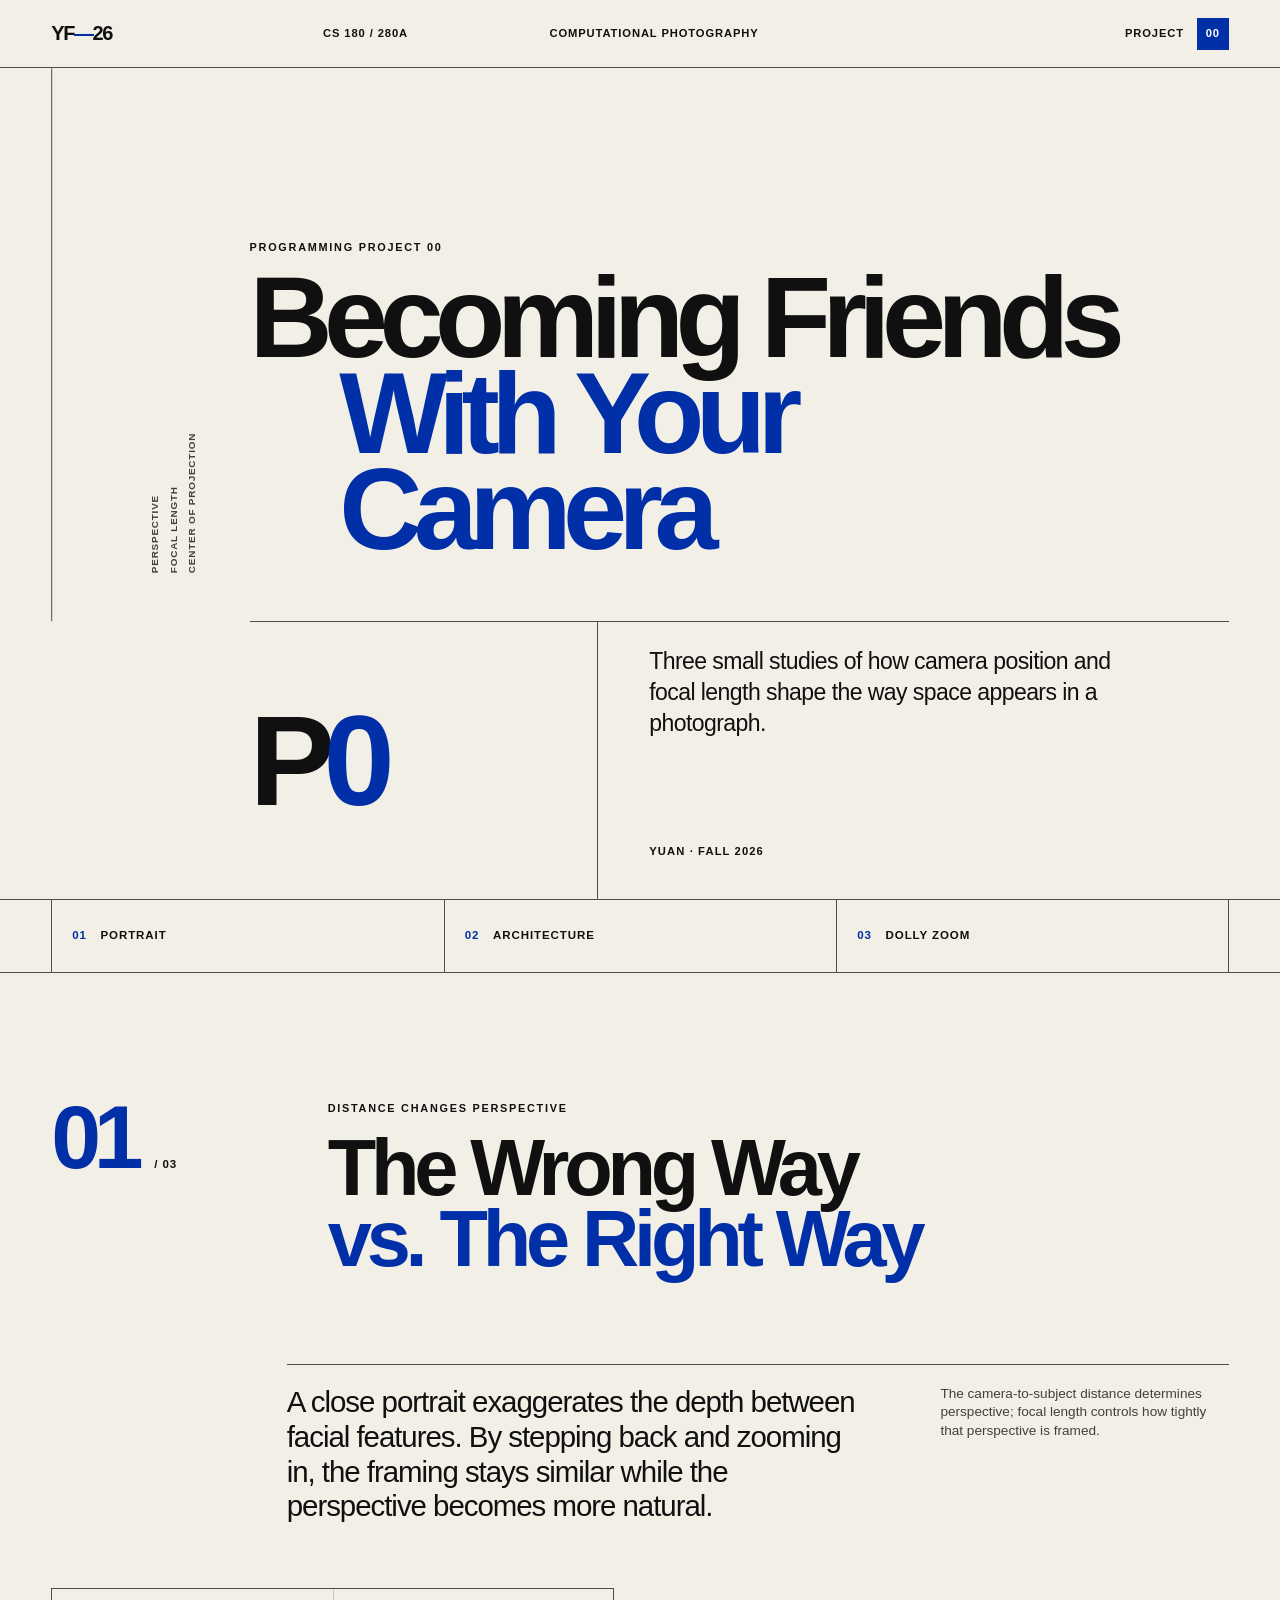
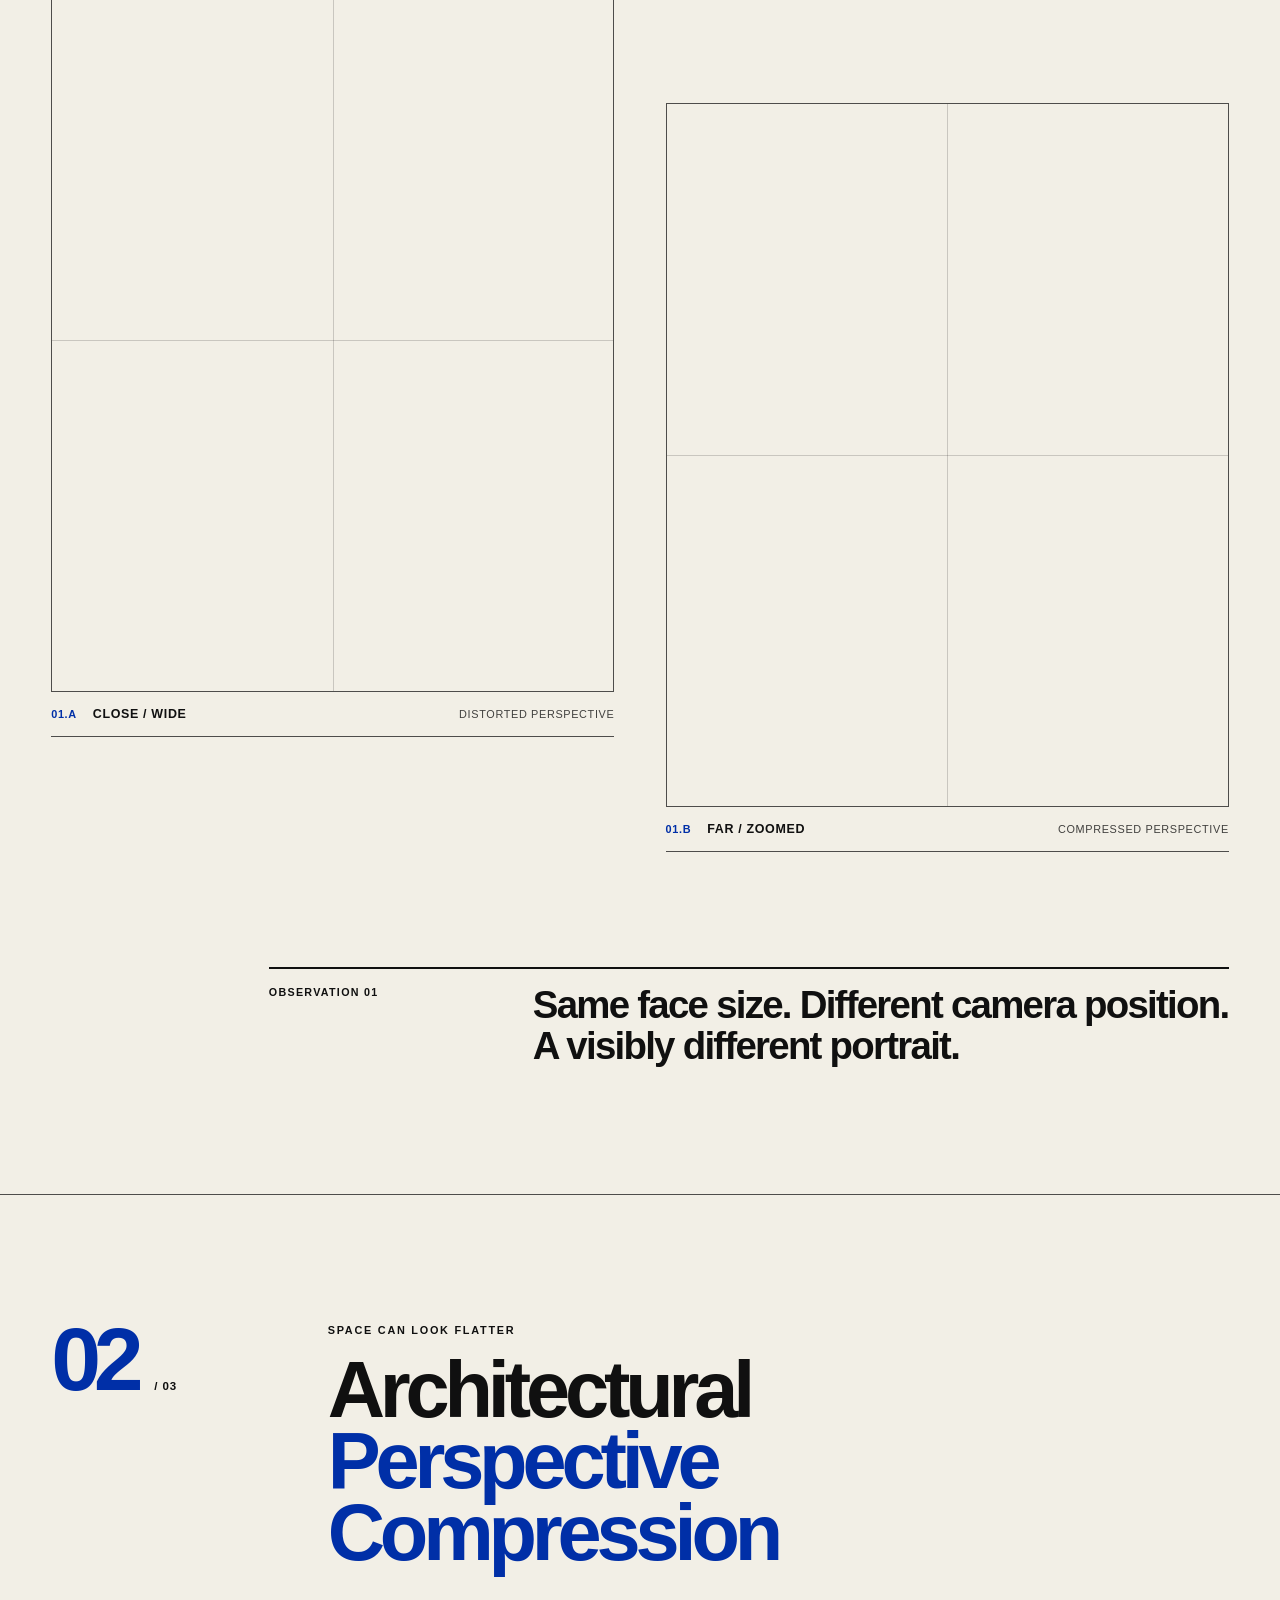
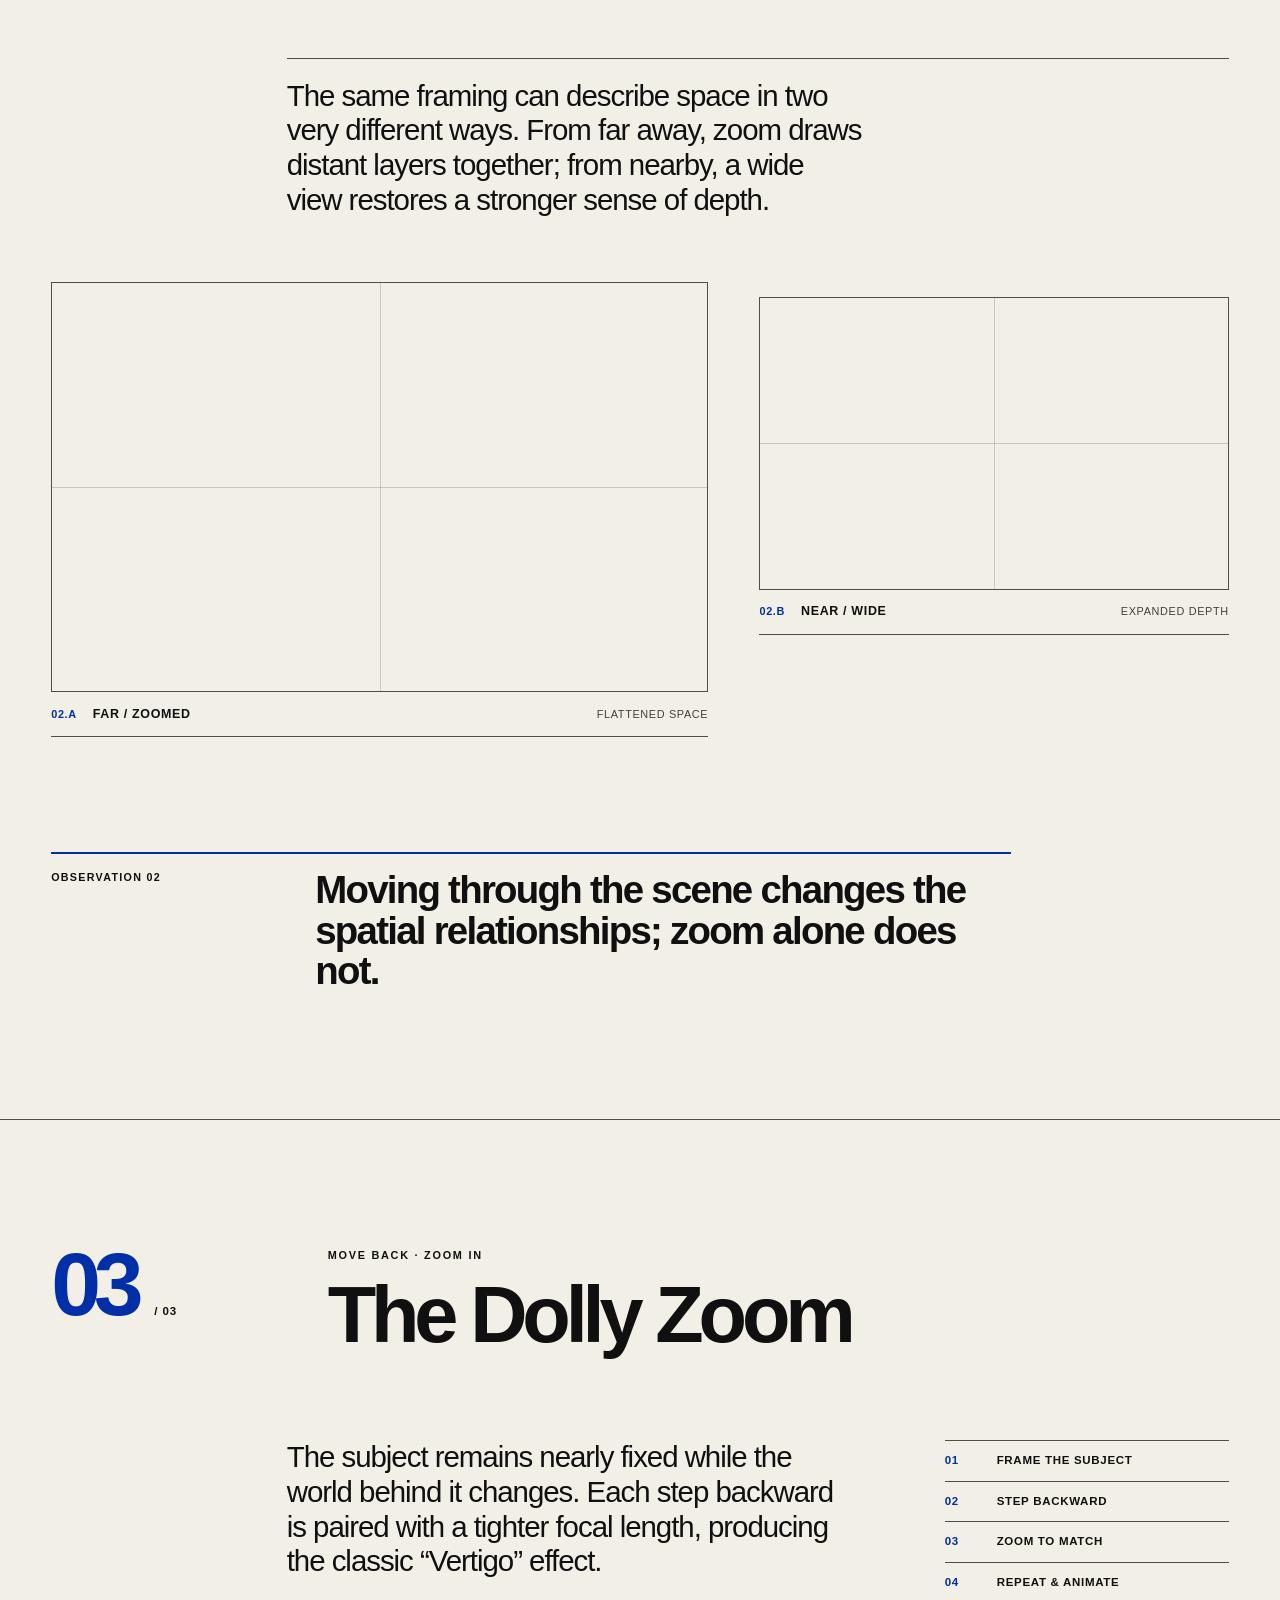
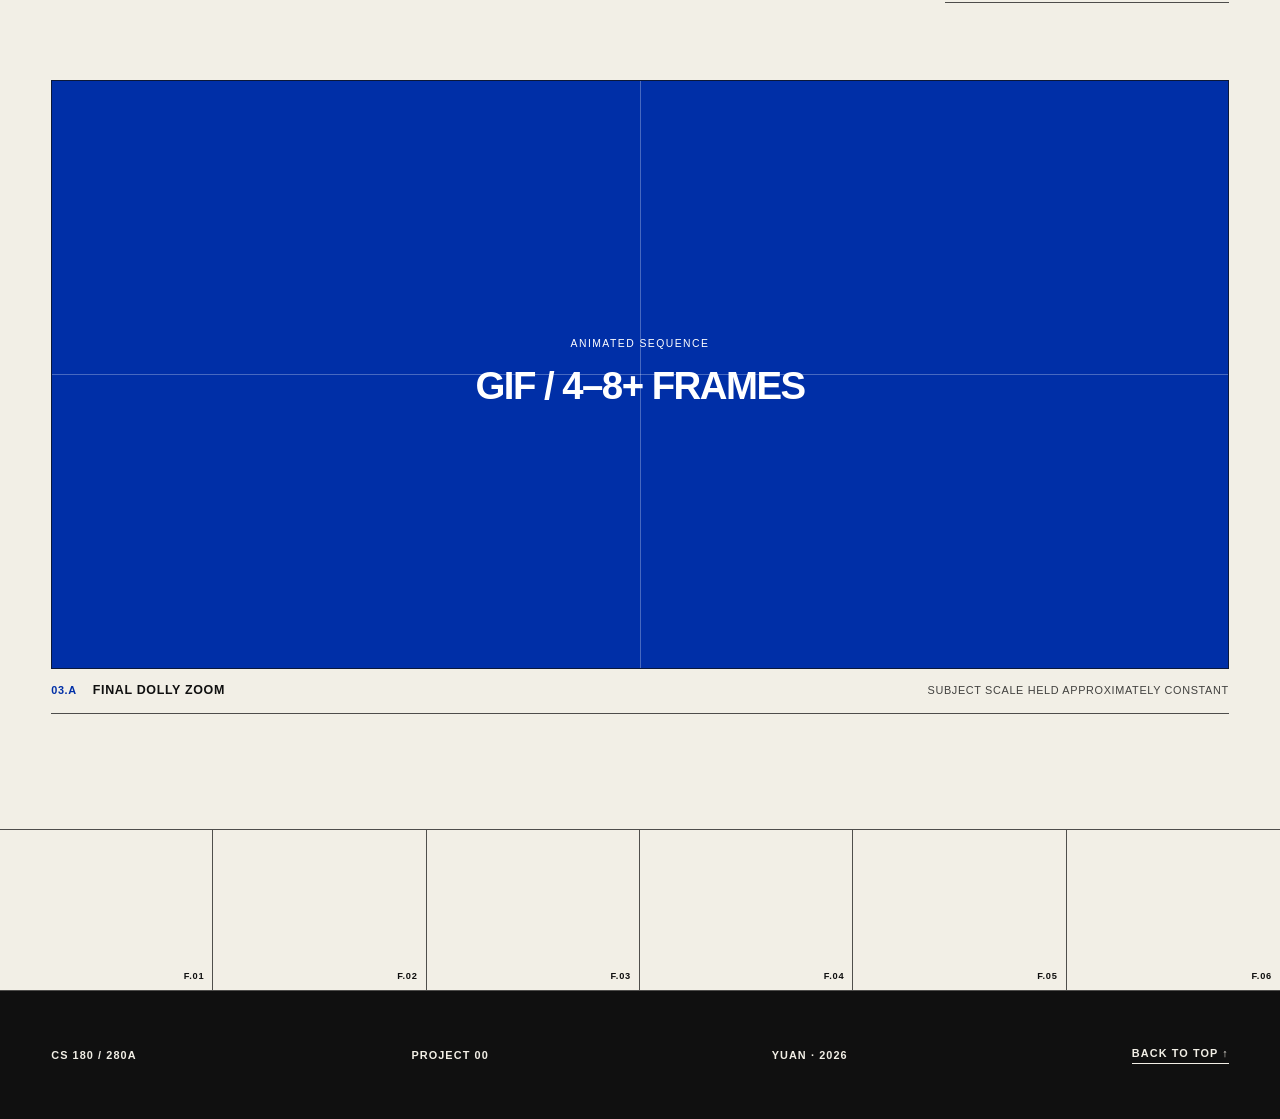
==== static/cs180/proj0/index.html @ b92b3791 "feat: add CS180 project 0 showcase" ====
<!doctype html>
<html lang="en">
  <head>
    <meta charset="utf-8">
    <meta name="viewport" content="width=device-width, initial-scale=1">
    <meta name="description" content="CS 180 Project 0 — Becoming Friends with Your Camera.">
    <meta name="theme-color" content="#f2efe6">
    <title>Project 0 — Becoming Friends with Your Camera</title>
    <link rel="stylesheet" href="./style.css">
  </head>

  <body>
    <a class="skip-link" href="#main-content">Skip to content</a>

    <header class="site-header" aria-label="Project header">
      <a class="wordmark" href="#top" aria-label="Back to top">YF<span>—</span>26</a>
      <p>CS 180 / 280A</p>
      <p>Computational Photography</p>
      <p class="header-index">Project <span>00</span></p>
    </header>

    <main id="main-content">
      <section class="hero" id="top" aria-labelledby="project-title">
        <div class="hero-marker" aria-hidden="true">
          <span>Perspective</span>
          <span>Focal length</span>
          <span>Center of projection</span>
        </div>

        <div class="hero-title">
          <p class="eyebrow">Programming Project 00</p>
          <h1 id="project-title">
            <span>Becoming<br class="mobile-break"> Friends</span>
            <span class="blue">With Your<br class="mobile-break"> Camera</span>
          </h1>
        </div>

        <div class="hero-meta">
          <p class="project-code">P<span>0</span></p>
          <div class="hero-intro">
            <p>
              Three small studies of how camera position and focal length shape
              the way space appears in a photograph.
            </p>
            <p class="byline">Yuan · Fall 2026</p>
          </div>
        </div>
      </section>

      <nav class="project-nav" aria-label="Project sections">
        <a href="#part-1"><span>01</span> Portrait</a>
        <a href="#part-2"><span>02</span> Architecture</a>
        <a href="#part-3"><span>03</span> Dolly zoom</a>
      </nav>

      <section class="project-section" id="part-1" aria-labelledby="part-1-title">
        <header class="section-heading">
          <p class="section-number">01 <span>/ 03</span></p>
          <div>
            <p class="eyebrow">Distance changes perspective</p>
            <h2 id="part-1-title">The Wrong Way<br><span>vs. The Right Way</span></h2>
          </div>
        </header>

        <div class="section-copy">
          <p class="lead">
            A close portrait exaggerates the depth between facial features. By
            stepping back and zooming in, the framing stays similar while the
            perspective becomes more natural.
          </p>
          <p>
            The camera-to-subject distance determines perspective; focal length
            controls how tightly that perspective is framed.
          </p>
        </div>

        <div class="comparison-grid">
          <figure class="photo-card">
            <!-- Replace the placeholder below with:
                 <img src="./media/portrait-close.jpg" alt="Close-up portrait"> -->
            <div class="media-placeholder portrait" role="img" aria-label="Placeholder for the close-up portrait"></div>
            <figcaption>
              <span>01.A</span>
              <strong>Close / wide</strong>
              <span>Distorted perspective</span>
            </figcaption>
          </figure>

          <figure class="photo-card offset-card">
            <!-- Replace the placeholder below with:
                 <img src="./media/portrait-zoom.jpg" alt="Portrait taken from farther away with zoom"> -->
            <div class="media-placeholder portrait" role="img" aria-label="Placeholder for the portrait taken from farther away with zoom"></div>
            <figcaption>
              <span>01.B</span>
              <strong>Far / zoomed</strong>
              <span>Compressed perspective</span>
            </figcaption>
          </figure>
        </div>

        <aside class="observation" aria-label="Part one observation">
          <span>Observation 01</span>
          <p>Same face size. Different camera position. A visibly different portrait.</p>
        </aside>
      </section>

      <section class="project-section architecture" id="part-2" aria-labelledby="part-2-title">
        <header class="section-heading">
          <p class="section-number">02 <span>/ 03</span></p>
          <div>
            <p class="eyebrow">Space can look flatter</p>
            <h2 id="part-2-title">Architectural<br><span>Perspective Compression</span></h2>
          </div>
        </header>

        <div class="section-copy">
          <p class="lead">
            The same framing can describe space in two very different ways.
            From far away, zoom draws distant layers together; from nearby, a
            wide view restores a stronger sense of depth.
          </p>
        </div>

        <div class="architecture-grid">
          <figure class="photo-card wide-card">
            <!-- Replace the placeholder below with:
                 <img src="./media/architecture-zoom.jpg" alt="Long street photographed from far away with zoom"> -->
            <div class="media-placeholder landscape" role="img" aria-label="Placeholder for the zoomed architectural photograph"></div>
            <figcaption>
              <span>02.A</span>
              <strong>Far / zoomed</strong>
              <span>Flattened space</span>
            </figcaption>
          </figure>

          <figure class="photo-card wide-card second-wide-card">
            <!-- Replace the placeholder below with:
                 <img src="./media/architecture-near.jpg" alt="The same street photographed from nearby without zoom"> -->
            <div class="media-placeholder landscape" role="img" aria-label="Placeholder for the nearby architectural photograph"></div>
            <figcaption>
              <span>02.B</span>
              <strong>Near / wide</strong>
              <span>Expanded depth</span>
            </figcaption>
          </figure>
        </div>

        <aside class="observation observation-blue" aria-label="Part two observation">
          <span>Observation 02</span>
          <p>Moving through the scene changes the spatial relationships; zoom alone does not.</p>
        </aside>
      </section>

      <section class="project-section dolly" id="part-3" aria-labelledby="part-3-title">
        <header class="section-heading">
          <p class="section-number">03 <span>/ 03</span></p>
          <div>
            <p class="eyebrow">Move back · Zoom in</p>
            <h2 id="part-3-title">The Dolly Zoom</h2>
          </div>
        </header>

        <div class="dolly-intro">
          <p class="lead">
            The subject remains nearly fixed while the world behind it changes.
            Each step backward is paired with a tighter focal length, producing
            the classic “Vertigo” effect.
          </p>
          <ol class="method" aria-label="Dolly zoom method">
            <li><span>01</span>Frame the subject</li>
            <li><span>02</span>Step backward</li>
            <li><span>03</span>Zoom to match</li>
            <li><span>04</span>Repeat &amp; animate</li>
          </ol>
        </div>

        <figure class="dolly-result">
          <!-- Replace the placeholder below with:
               <img src="./media/dolly-zoom.gif" alt="Animated dolly zoom sequence"> -->
          <div class="media-placeholder gif" role="img" aria-label="Placeholder for the animated dolly zoom GIF">
            <span>Animated sequence</span>
            <strong>GIF / 4–8+ frames</strong>
          </div>
          <figcaption>
            <span>03.A</span>
            <strong>Final dolly zoom</strong>
            <span>Subject scale held approximately constant</span>
          </figcaption>
        </figure>

        <div class="contact-sheet" aria-hidden="true">
          <div><span>F.01</span></div>
          <div><span>F.02</span></div>
          <div><span>F.03</span></div>
          <div><span>F.04</span></div>
          <div><span>F.05</span></div>
          <div><span>F.06</span></div>
        </div>
      </section>
    </main>

    <footer class="site-footer">
      <p>CS 180 / 280A</p>
      <p>Project 00</p>
      <p>Yuan · 2026</p>
      <a href="#top">Back to top ↑</a>
    </footer>
  </body>
</html>
---- static/cs180/proj0/style.css ----
:root {
  --paper: #f2efe6;
  --ink: #101010;
  --blue: #002fa7;
  --line: rgba(16, 16, 16, 0.72);
  --muted: rgba(16, 16, 16, 0.78);
  --page-gutter: clamp(1.25rem, 4vw, 4.5rem);
  --border: 1px solid var(--line);
}

* {
  box-sizing: border-box;
}

html {
  scroll-behavior: smooth;
}

body {
  margin: 0;
  background: var(--paper);
  color: var(--ink);
  font-family: "Helvetica Neue", Helvetica, Arial, sans-serif;
  font-size: 16px;
  line-height: 1.35;
  -webkit-font-smoothing: antialiased;
}

a {
  color: inherit;
}

a:focus-visible {
  outline: 2px solid var(--blue);
  outline-offset: 4px;
}

.skip-link {
  position: fixed;
  top: 0;
  left: 1rem;
  z-index: 100;
  padding: 0.75rem 1rem;
  background: var(--blue);
  color: #fff;
  transform: translateY(-110%);
}

.skip-link:focus {
  transform: translateY(0);
}

.site-header {
  position: relative;
  z-index: 10;
  display: grid;
  grid-template-columns: 1.2fr 1fr 2fr 1fr;
  align-items: center;
  min-height: 4.25rem;
  border-bottom: var(--border);
  padding: 0 var(--page-gutter);
  font-size: 0.7rem;
  font-weight: 600;
  letter-spacing: 0.08em;
  text-transform: uppercase;
}

.site-header p {
  margin: 0;
}

.wordmark {
  width: fit-content;
  color: var(--ink);
  font-size: 1.25rem;
  font-weight: 800;
  letter-spacing: -0.07em;
  text-decoration: none;
}

.wordmark span {
  color: var(--blue);
}

.header-index {
  justify-self: end;
}

.header-index span {
  display: inline-grid;
  place-items: center;
  width: 2rem;
  height: 2rem;
  margin-left: 0.55rem;
  background: var(--blue);
  color: #fff;
}

.hero {
  display: grid;
  grid-template-columns: minmax(3rem, 0.75fr) minmax(0, 5.25fr);
  min-height: calc(100vh - 4.25rem);
  border-bottom: var(--border);
  padding: 0 var(--page-gutter);
}

.hero-marker {
  display: flex;
  flex-direction: column;
  justify-content: flex-end;
  gap: 0.3rem;
  border-right: var(--border);
  padding: 3rem 1.2rem 3rem 0;
  color: var(--muted);
  font-size: 0.62rem;
  font-weight: 600;
  letter-spacing: 0.08em;
  text-transform: uppercase;
  writing-mode: vertical-rl;
  transform: rotate(180deg);
}

.hero-title {
  align-self: end;
  padding: clamp(3rem, 9vw, 8rem) 0 clamp(2rem, 5vw, 4rem) clamp(1.5rem, 4vw, 4.5rem);
}

.eyebrow {
  margin: 0 0 1rem;
  font-size: 0.68rem;
  font-weight: 700;
  letter-spacing: 0.16em;
  text-transform: uppercase;
}

h1,
h2,
p {
  overflow-wrap: break-word;
}

h1 {
  max-width: 14ch;
  margin: 0;
  font-size: clamp(3.1rem, 9vw, 9.5rem);
  font-weight: 700;
  letter-spacing: -0.075em;
  line-height: 0.83;
}

h1 span {
  display: block;
}

.mobile-break {
  display: none;
}

h1 .blue {
  margin-left: clamp(0rem, 7vw, 8rem);
  color: var(--blue);
}

.hero-meta {
  grid-column: 2;
  display: grid;
  grid-template-columns: minmax(10rem, 1.1fr) 2fr;
  border-top: var(--border);
  margin-left: clamp(1.5rem, 4vw, 4.5rem);
}

.project-code {
  align-self: center;
  margin: 0;
  font-size: clamp(4rem, 10vw, 9rem);
  font-weight: 700;
  letter-spacing: -0.09em;
  line-height: 1;
}

.project-code span {
  color: var(--blue);
}

.hero-intro {
  display: flex;
  flex-direction: column;
  justify-content: space-between;
  border-left: var(--border);
  padding: 1.5rem 0 2.5rem clamp(1.5rem, 4vw, 4rem);
}

.hero-intro > p:first-child {
  max-width: 32rem;
  margin: 0;
  font-size: clamp(1.1rem, 1.8vw, 1.65rem);
  letter-spacing: -0.025em;
}

.byline {
  margin: 3rem 0 0;
  font-size: 0.7rem;
  font-weight: 700;
  letter-spacing: 0.1em;
  text-transform: uppercase;
}

.project-nav {
  display: grid;
  grid-template-columns: repeat(3, 1fr);
  border-bottom: var(--border);
  padding: 0 var(--page-gutter);
}

.project-nav a {
  display: flex;
  align-items: center;
  gap: 0.85rem;
  min-height: 4.5rem;
  border-left: var(--border);
  padding: 0 1.25rem;
  font-size: 0.72rem;
  font-weight: 700;
  letter-spacing: 0.08em;
  text-decoration: none;
  text-transform: uppercase;
  transition: background-color 160ms ease, color 160ms ease;
}

.project-nav a:last-child {
  border-right: var(--border);
}

.project-nav a:hover,
.project-nav a:focus-visible {
  background: var(--blue);
  color: #fff;
  outline: 0;
}

.project-nav span {
  color: var(--blue);
}

.project-nav a:hover span,
.project-nav a:focus-visible span {
  color: #fff;
}

.project-section {
  padding: clamp(5rem, 10vw, 10rem) var(--page-gutter);
  border-bottom: var(--border);
}

.section-heading {
  display: grid;
  grid-template-columns: 1fr 4fr;
  gap: clamp(1rem, 4vw, 4rem);
  align-items: start;
}

.section-number {
  margin: 0;
  color: var(--blue);
  font-size: clamp(3.5rem, 7vw, 7rem);
  font-weight: 700;
  letter-spacing: -0.08em;
  line-height: 0.82;
}

.section-number span {
  color: var(--ink);
  font-size: 0.72rem;
  letter-spacing: 0.08em;
}

h2 {
  max-width: 14ch;
  margin: 0;
  font-size: clamp(2.7rem, 6.2vw, 6.75rem);
  font-weight: 700;
  letter-spacing: -0.065em;
  line-height: 0.9;
}

h2 span {
  color: var(--blue);
}

.section-copy {
  display: grid;
  grid-template-columns: 2fr 1fr;
  gap: clamp(2rem, 6vw, 7rem);
  margin: clamp(3rem, 7vw, 7rem) 0 clamp(2.5rem, 5vw, 5rem) 20%;
  padding-top: 1.25rem;
  border-top: var(--border);
}

.section-copy p {
  margin: 0;
}

.lead {
  font-size: clamp(1.35rem, 2.3vw, 2.25rem);
  letter-spacing: -0.035em;
  line-height: 1.18;
}

.section-copy > p:not(.lead) {
  color: var(--muted);
  font-size: 0.85rem;
}

.comparison-grid {
  display: grid;
  grid-template-columns: repeat(2, minmax(0, 1fr));
  gap: clamp(1.5rem, 4vw, 5rem);
}

.photo-card {
  margin: 0;
}

.offset-card {
  margin-top: clamp(3rem, 9vw, 9rem);
}

.media-placeholder,
.photo-card img,
.dolly-result img {
  display: block;
  width: 100%;
  border: var(--border);
  background-color: transparent;
  object-fit: cover;
}

.media-placeholder {
  position: relative;
}

.media-placeholder::before,
.media-placeholder::after {
  position: absolute;
  content: "";
  pointer-events: none;
}

.media-placeholder::before {
  inset: 50% 0 auto;
  border-top: 1px solid rgba(16, 16, 16, 0.18);
}

.media-placeholder::after {
  inset: 0 auto 0 50%;
  border-left: 1px solid rgba(16, 16, 16, 0.18);
}

.portrait {
  aspect-ratio: 4 / 5;
}

.landscape {
  aspect-ratio: 16 / 10;
}

figcaption {
  display: grid;
  grid-template-columns: auto 1fr auto;
  gap: 1rem;
  align-items: baseline;
  border-bottom: var(--border);
  padding: 0.85rem 0;
  font-size: 0.68rem;
  letter-spacing: 0.06em;
  text-transform: uppercase;
}

figcaption strong {
  font-size: 0.78rem;
}

figcaption span:first-child {
  color: var(--blue);
  font-weight: 700;
}

figcaption span:last-child {
  color: var(--muted);
  text-align: right;
}

.observation {
  display: grid;
  grid-template-columns: 1fr 3fr;
  gap: 2rem;
  max-width: 60rem;
  margin: clamp(4rem, 9vw, 9rem) 0 0 auto;
  border-top: 2px solid var(--ink);
  padding-top: 1rem;
}

.observation span {
  font-size: 0.67rem;
  font-weight: 700;
  letter-spacing: 0.12em;
  text-transform: uppercase;
}

.observation p {
  margin: 0;
  font-size: clamp(1.5rem, 3vw, 3.25rem);
  font-weight: 600;
  letter-spacing: -0.045em;
  line-height: 1.05;
}

.architecture {
  overflow: hidden;
}

.architecture-grid {
  display: grid;
  grid-template-columns: 7fr 5fr;
  gap: clamp(1.5rem, 4vw, 5rem);
  align-items: end;
}

.second-wide-card {
  margin-bottom: clamp(3rem, 8vw, 8rem);
}

.observation-blue {
  margin-right: auto;
  margin-left: 0;
  border-color: var(--blue);
}

.dolly {
  padding-bottom: 0;
}

.dolly-intro {
  display: grid;
  grid-template-columns: 2fr 1fr;
  gap: clamp(2rem, 7vw, 8rem);
  margin: clamp(3rem, 7vw, 7rem) 0 clamp(3rem, 6vw, 6rem) 20%;
}

.dolly-intro > p {
  margin: 0;
}

.method {
  margin: 0;
  padding: 0;
  border-top: var(--border);
  list-style: none;
}

.method li {
  display: grid;
  grid-template-columns: 2.5rem 1fr;
  gap: 0.75rem;
  border-bottom: var(--border);
  padding: 0.75rem 0;
  font-size: 0.72rem;
  font-weight: 600;
  letter-spacing: 0.06em;
  text-transform: uppercase;
}

.method span {
  color: var(--blue);
}

.dolly-result {
  margin: 0;
}

.gif {
  display: grid;
  place-content: center;
  aspect-ratio: 16 / 8;
  background: var(--blue);
  color: #fff;
  text-align: center;
}

.gif::before,
.gif::after {
  border-color: rgba(255, 255, 255, 0.28);
}

.gif span,
.gif strong {
  position: relative;
  z-index: 1;
  display: block;
  text-transform: uppercase;
}

.gif span {
  font-size: 0.65rem;
  letter-spacing: 0.14em;
}

.gif strong {
  margin-top: 0.5rem;
  font-size: clamp(1.25rem, 3vw, 3rem);
  letter-spacing: -0.04em;
}

.contact-sheet {
  display: grid;
  grid-template-columns: repeat(6, 1fr);
  margin: clamp(4rem, 9vw, 9rem) calc(-1 * var(--page-gutter)) 0;
  border-top: var(--border);
}

.contact-sheet div {
  position: relative;
  aspect-ratio: 4 / 3;
  border-right: var(--border);
}

.contact-sheet div:last-child {
  border-right: 0;
}

.contact-sheet span {
  position: absolute;
  right: 0.5rem;
  bottom: 0.45rem;
  font-size: 0.58rem;
  font-weight: 700;
  letter-spacing: 0.08em;
}

.site-footer {
  display: grid;
  grid-template-columns: 1fr 1fr 1fr auto;
  align-items: center;
  min-height: 8rem;
  padding: 1.5rem var(--page-gutter);
  background: var(--ink);
  color: var(--paper);
  font-size: 0.68rem;
  font-weight: 600;
  letter-spacing: 0.1em;
  text-transform: uppercase;
}

.site-footer p {
  margin: 0;
}

.site-footer a {
  padding-bottom: 0.2rem;
  border-bottom: 1px solid currentColor;
  text-decoration: none;
}

@media (max-width: 800px) {
  .site-header {
    grid-template-columns: minmax(0, 1fr) auto;
  }

  .site-header p:not(.header-index) {
    display: none;
  }

  .hero {
    grid-template-columns: 2.5rem minmax(0, 1fr);
    min-height: auto;
  }

  .hero-title {
    min-height: 65vh;
    padding-top: 6rem;
  }

  h1 .blue {
    margin: 0;
  }

  h1 > span {
    min-width: 0;
  }

  .mobile-break {
    display: block;
  }

  .hero-meta {
    grid-template-columns: 1fr;
  }

  .project-code {
    padding: 1.25rem 0;
  }

  .hero-intro {
    border-top: var(--border);
    border-left: 0;
    padding-left: 0;
  }

  .project-nav {
    grid-template-columns: 1fr;
  }

  .project-nav a,
  .project-nav a:last-child {
    border: 0;
    border-bottom: var(--border);
  }

  .project-nav a:last-child {
    border-bottom: 0;
  }

  .section-heading {
    grid-template-columns: 1fr;
  }

  .section-number {
    margin-bottom: 1.5rem;
  }

  .section-copy,
  .dolly-intro {
    grid-template-columns: 1fr;
    margin-left: 0;
  }

  .comparison-grid,
  .architecture-grid {
    grid-template-columns: 1fr;
  }

  .offset-card,
  .second-wide-card {
    margin: 0;
  }

  .observation {
    grid-template-columns: 1fr;
  }

  .contact-sheet {
    grid-template-columns: repeat(3, 1fr);
  }

  .contact-sheet div:nth-child(3) {
    border-right: 0;
  }

  .contact-sheet div:nth-child(-n + 3) {
    border-bottom: var(--border);
  }

  .site-footer {
    grid-template-columns: 1fr 1fr;
    gap: 1.5rem;
  }

  .site-footer :nth-child(even) {
    text-align: right;
  }
}

@media (max-width: 480px) {
  .hero-marker {
    padding-right: 0.7rem;
  }

  .hero-title,
  .hero-meta {
    margin-left: 1rem;
    padding-left: 0;
  }

  h1 {
    font-size: clamp(2.65rem, 14vw, 4.2rem);
  }

  h2 {
    font-size: clamp(2.4rem, 13vw, 4rem);
  }

  figcaption {
    grid-template-columns: auto 1fr;
  }

  figcaption span:last-child {
    grid-column: 2;
    text-align: left;
  }

  .gif {
    aspect-ratio: 4 / 3;
  }
}

@media (prefers-reduced-motion: reduce) {
  html {
    scroll-behavior: auto;
  }

  *,
  *::before,
  *::after {
    transition-duration: 0.01ms !important;
  }
}

@media print {
  :root {
    --page-gutter: 0.45in;
  }

  @page {
    margin: 0.45in;
    size: letter portrait;
  }

  body {
    background: #fff;
    print-color-adjust: exact;
    -webkit-print-color-adjust: exact;
  }

  .site-header {
    position: static;
  }

  .hero {
    min-height: 9in;
  }

  .project-nav,
  .skip-link {
    display: none;
  }

  .project-section {
    break-before: page;
    padding-top: 0.4in;
  }

  .photo-card,
  .dolly-result,
  .observation {
    break-inside: avoid;
  }
}
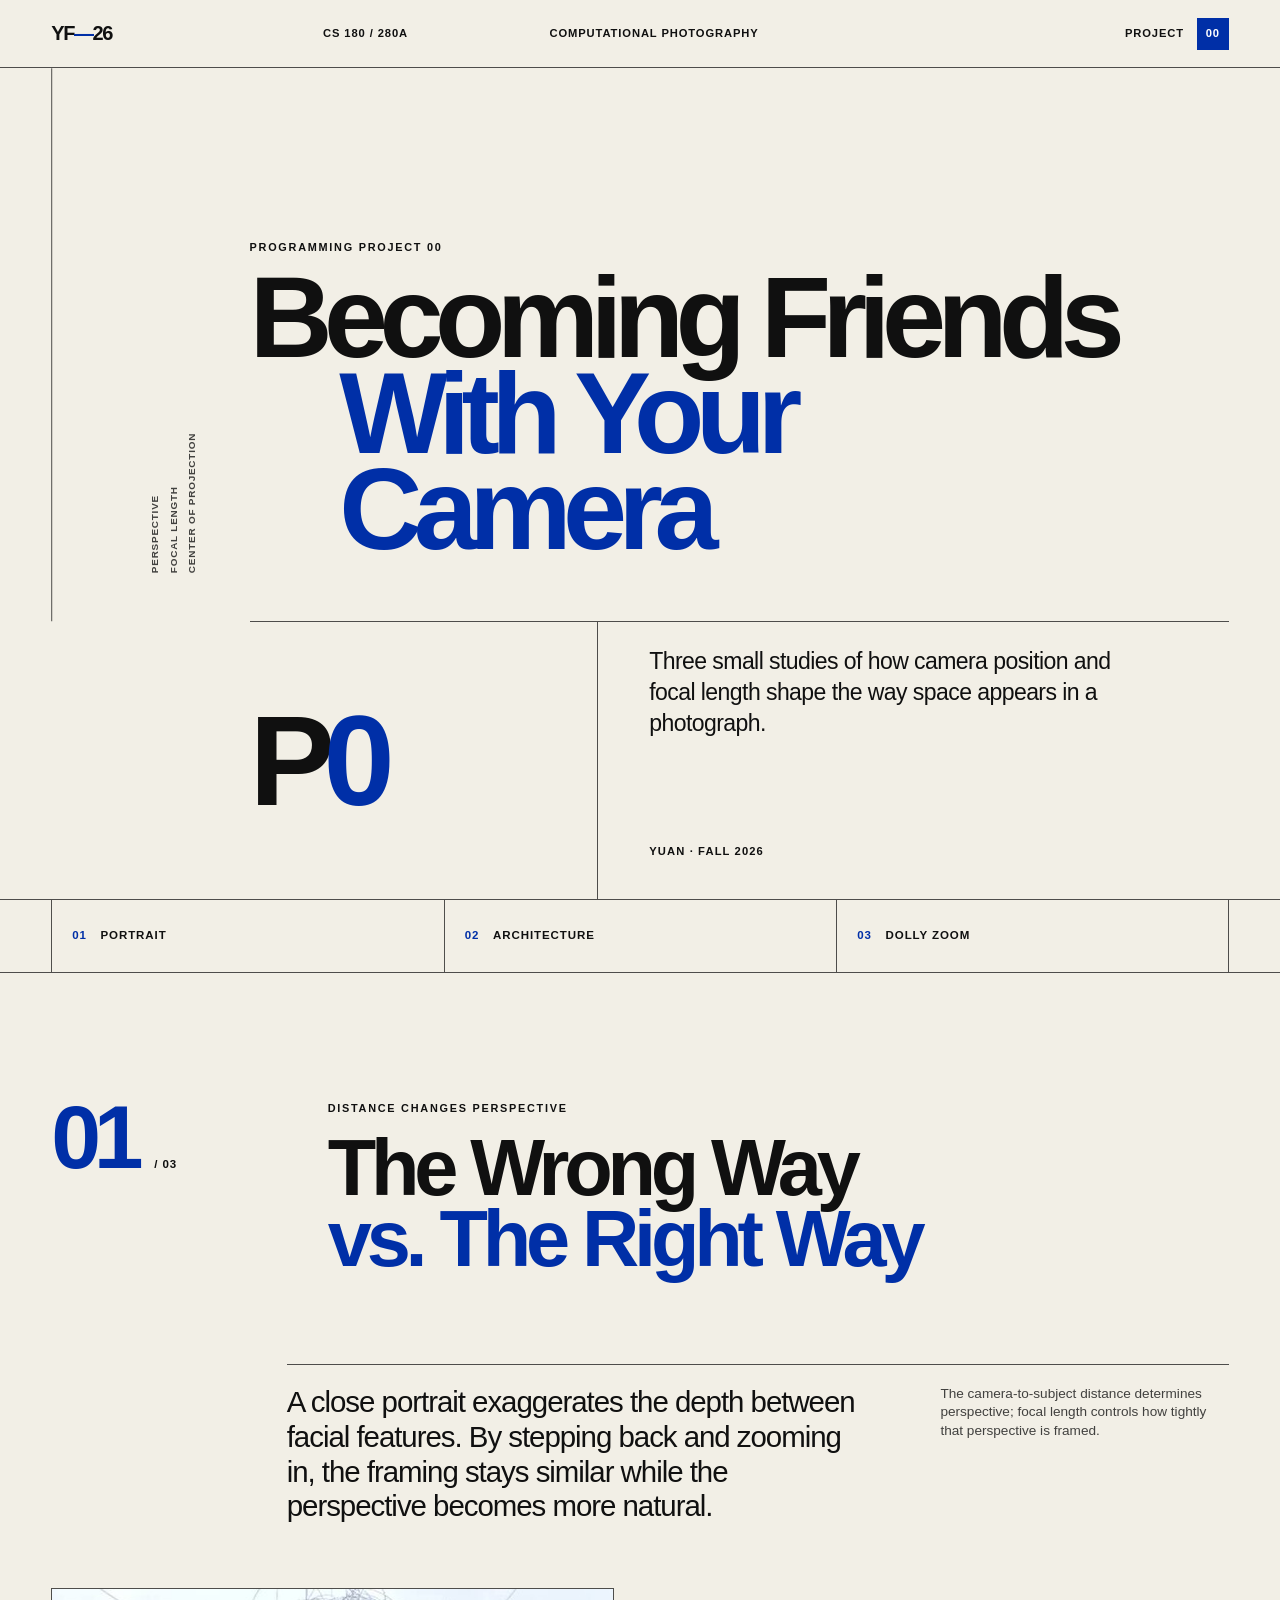
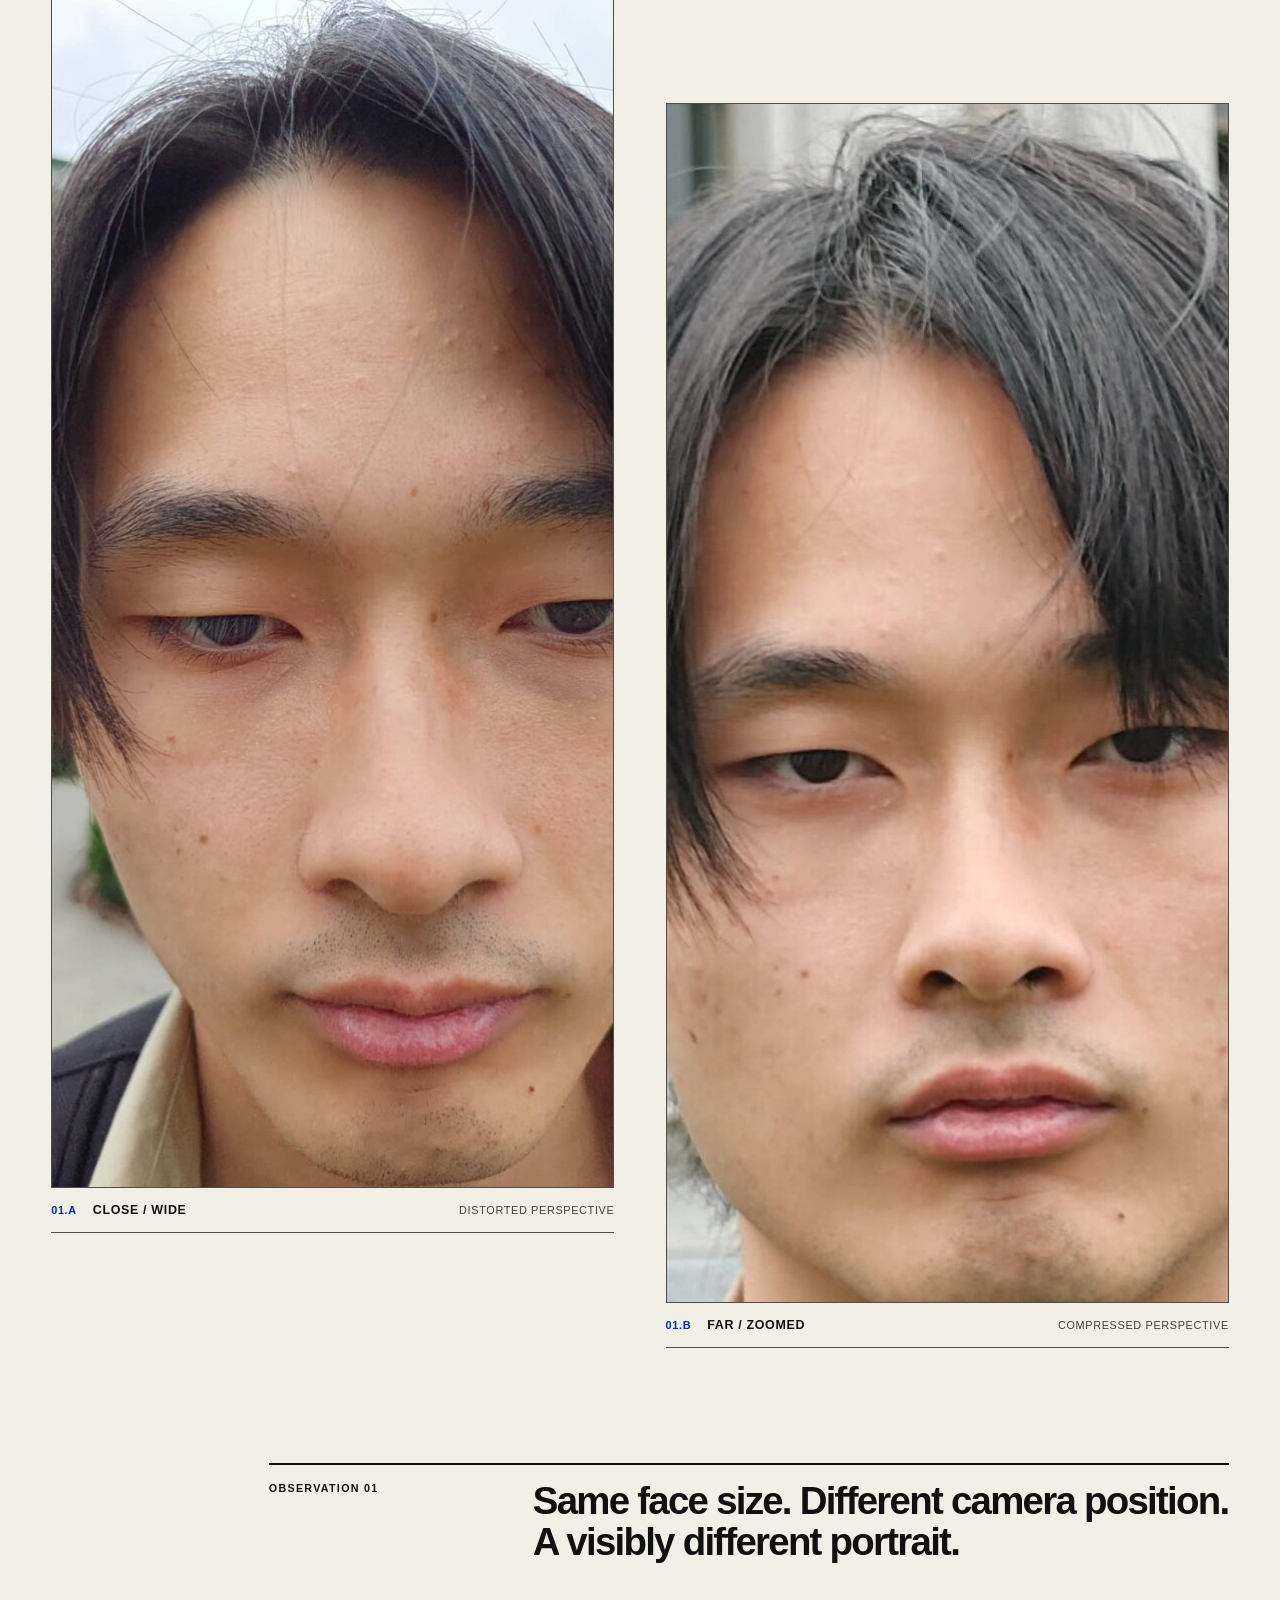
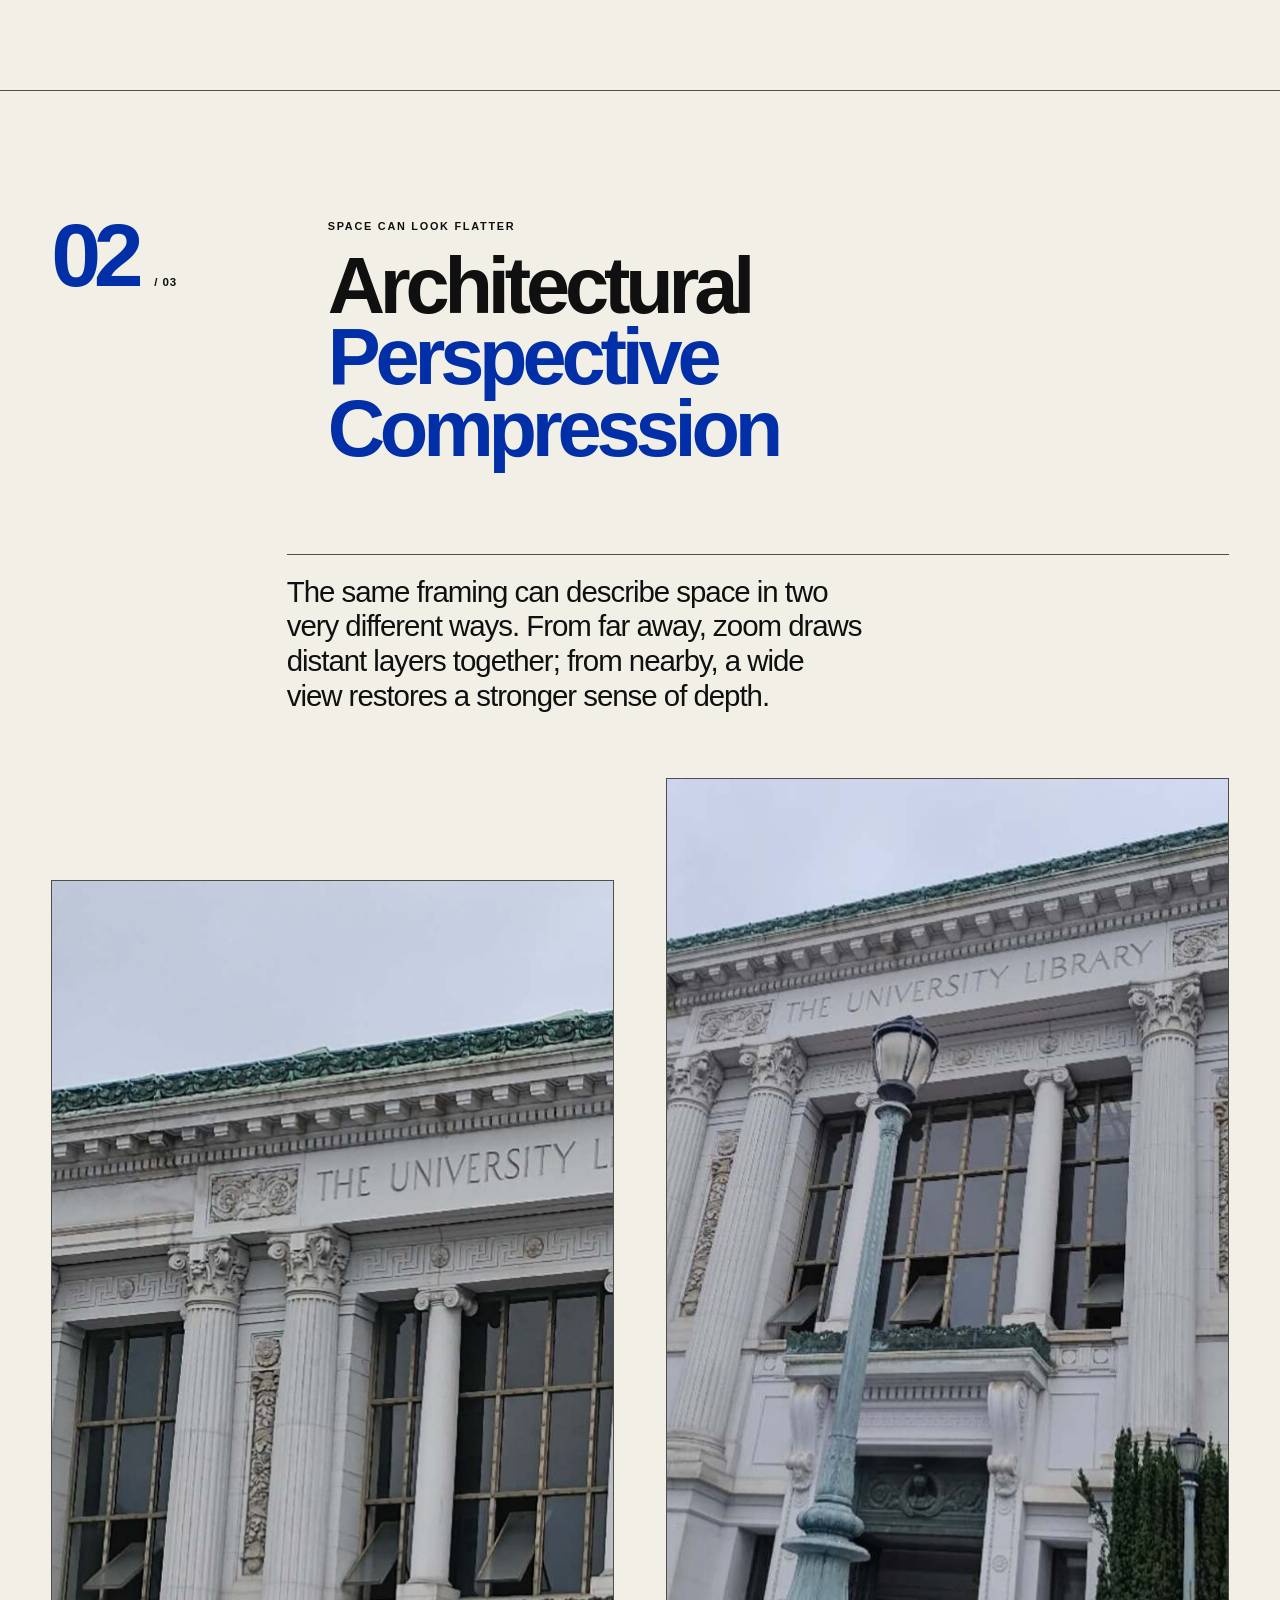
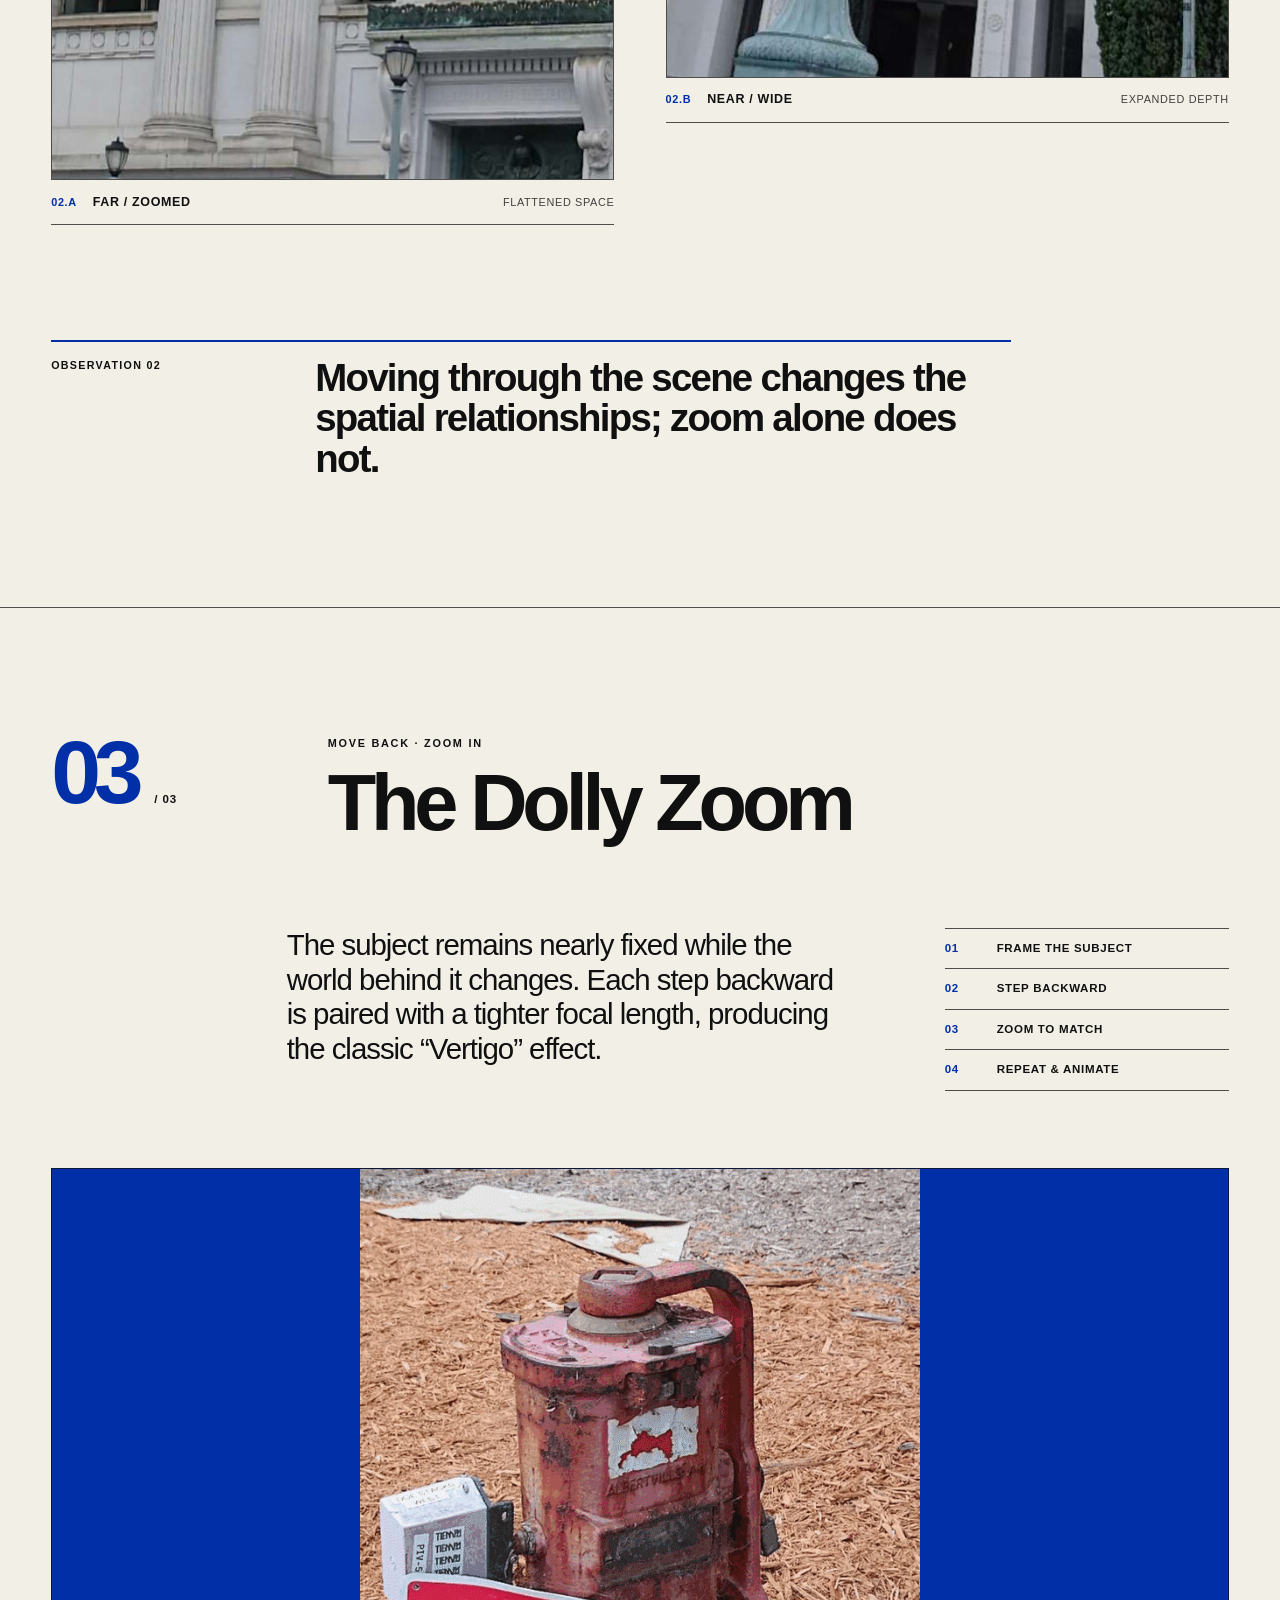
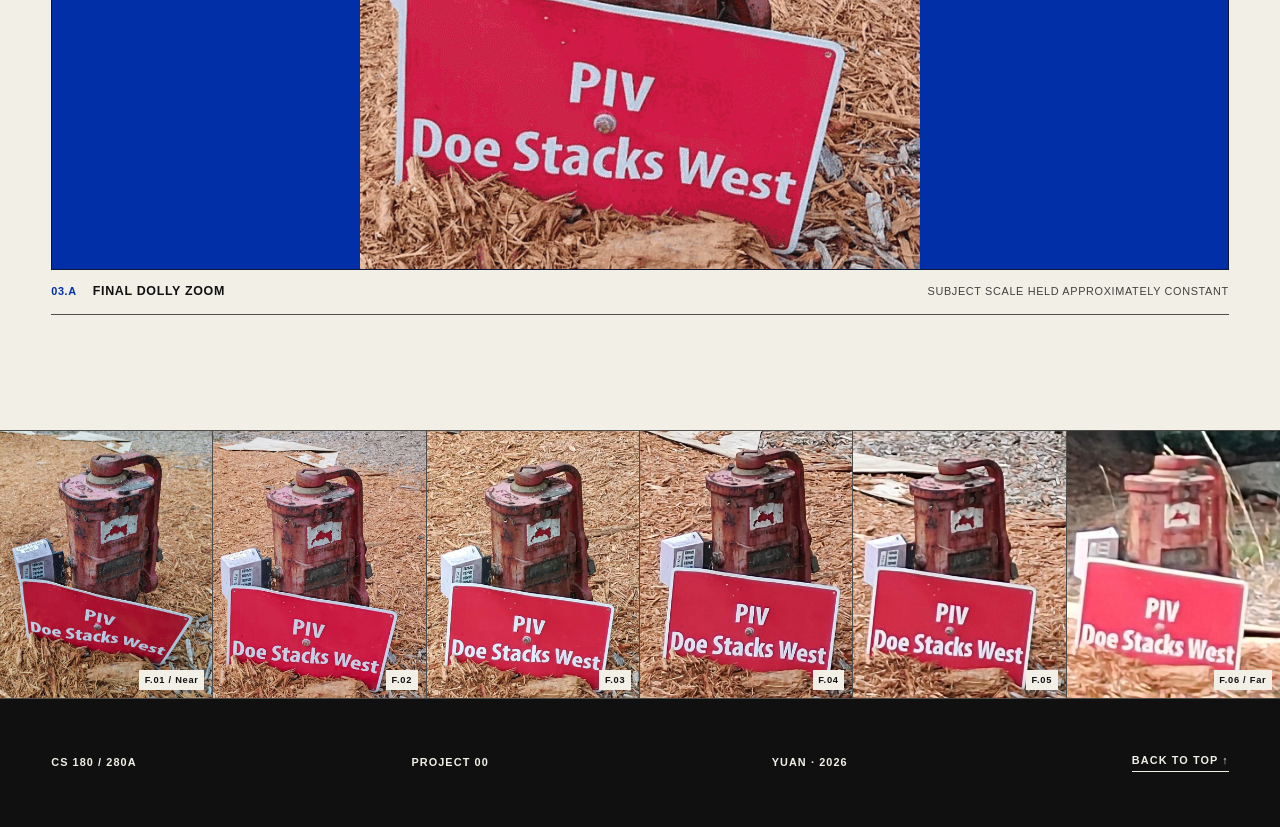
==== commit 77831a48: "feat: add cropped Project 0 photography" ====
--- a/static/cs180/proj0/index.html
+++ b/static/cs180/proj0/index.html
@@ -76,9 +76,12 @@
 
         <div class="comparison-grid">
           <figure class="photo-card">
-            <!-- Replace the placeholder below with:
-                 <img src="./media/portrait-close.jpg" alt="Close-up portrait"> -->
-            <div class="media-placeholder portrait" role="img" aria-label="Placeholder for the close-up portrait"></div>
+            <img
+              src="./media/part1-close-selfie-cropped.jpg"
+              alt="Close-up wide-angle selfie with visibly exaggerated facial perspective"
+              width="900"
+              height="1200"
+              decoding="async">
             <figcaption>
               <span>01.A</span>
               <strong>Close / wide</strong>
@@ -87,9 +90,12 @@
           </figure>
 
           <figure class="photo-card offset-card">
-            <!-- Replace the placeholder below with:
-                 <img src="./media/portrait-zoom.jpg" alt="Portrait taken from farther away with zoom"> -->
-            <div class="media-placeholder portrait" role="img" aria-label="Placeholder for the portrait taken from farther away with zoom"></div>
+            <img
+              src="./media/part1-distant-zoom-portrait-cropped.jpg"
+              alt="Portrait framed from farther away with zoom and more natural facial perspective"
+              width="900"
+              height="1200"
+              decoding="async">
             <figcaption>
               <span>01.B</span>
               <strong>Far / zoomed</strong>
@@ -123,9 +129,12 @@
 
         <div class="architecture-grid">
           <figure class="photo-card wide-card">
-            <!-- Replace the placeholder below with:
-                 <img src="./media/architecture-zoom.jpg" alt="Long street photographed from far away with zoom"> -->
-            <div class="media-placeholder landscape" role="img" aria-label="Placeholder for the zoomed architectural photograph"></div>
+            <img
+              src="./media/part2-far-zoom-cropped.jpg"
+              alt="Doe Library photographed from farther away with a zoomed-in view"
+              width="1200"
+              height="900"
+              decoding="async">
             <figcaption>
               <span>02.A</span>
               <strong>Far / zoomed</strong>
@@ -134,9 +143,12 @@
           </figure>
 
           <figure class="photo-card wide-card second-wide-card">
-            <!-- Replace the placeholder below with:
-                 <img src="./media/architecture-near.jpg" alt="The same street photographed from nearby without zoom"> -->
-            <div class="media-placeholder landscape" role="img" aria-label="Placeholder for the nearby architectural photograph"></div>
+            <img
+              src="./media/part2-close-wide-cropped-v2.jpg"
+              alt="Doe Library photographed after walking closer with a wider field of view"
+              width="1200"
+              height="900"
+              decoding="async">
             <figcaption>
               <span>02.B</span>
               <strong>Near / wide</strong>
@@ -175,12 +187,11 @@
         </div>
 
         <figure class="dolly-result">
-          <!-- Replace the placeholder below with:
-               <img src="./media/dolly-zoom.gif" alt="Animated dolly zoom sequence"> -->
-          <div class="media-placeholder gif" role="img" aria-label="Placeholder for the animated dolly zoom GIF">
-            <span>Animated sequence</span>
-            <strong>GIF / 4–8+ frames</strong>
-          </div>
+          <img
+            src="./media/part3-dolly-zoom-cropped.gif"
+            alt="Animated six-frame dolly zoom moving from near to far while zooming toward a fire hydrant"
+            width="640"
+            height="800">
           <figcaption>
             <span>03.A</span>
             <strong>Final dolly zoom</strong>
@@ -188,14 +199,32 @@
           </figcaption>
         </figure>
 
-        <div class="contact-sheet" aria-hidden="true">
-          <div><span>F.01</span></div>
-          <div><span>F.02</span></div>
-          <div><span>F.03</span></div>
-          <div><span>F.04</span></div>
-          <div><span>F.05</span></div>
-          <div><span>F.06</span></div>
-        </div>
+        <ol class="contact-sheet" aria-label="Dolly zoom source frames in chronological order, nearest to farthest">
+          <li>
+            <img src="./media/part3-dolly-01-nearest-cropped-v2.jpg" alt="Dolly zoom frame 1, nearest camera position" width="800" height="1000" decoding="async">
+            <span>F.01 / Near</span>
+          </li>
+          <li>
+            <img src="./media/part3-dolly-02-cropped-v2.jpg" alt="Dolly zoom frame 2" width="800" height="1000" decoding="async">
+            <span>F.02</span>
+          </li>
+          <li>
+            <img src="./media/part3-dolly-03-cropped-v2.jpg" alt="Dolly zoom frame 3" width="800" height="1000" decoding="async">
+            <span>F.03</span>
+          </li>
+          <li>
+            <img src="./media/part3-dolly-04-cropped-v2.jpg" alt="Dolly zoom frame 4" width="800" height="1000" decoding="async">
+            <span>F.04</span>
+          </li>
+          <li>
+            <img src="./media/part3-dolly-05-cropped-v2.jpg" alt="Dolly zoom frame 5" width="800" height="1000" decoding="async">
+            <span>F.05</span>
+          </li>
+          <li>
+            <img src="./media/part3-dolly-06-farthest-cropped-v2.jpg" alt="Dolly zoom frame 6, farthest camera position" width="800" height="1000" decoding="async">
+            <span>F.06 / Far</span>
+          </li>
+        </ol>
       </section>
     </main>
 
--- a/static/cs180/proj0/style.css
+++ b/static/cs180/proj0/style.css
@@ -421,7 +421,7 @@
 
 .architecture-grid {
   display: grid;
-  grid-template-columns: 7fr 5fr;
+  grid-template-columns: repeat(2, minmax(0, 1fr));
   gap: clamp(1.5rem, 4vw, 5rem);
   align-items: end;
 }
@@ -478,6 +478,12 @@
   margin: 0;
 }
 
+.dolly-result > img {
+  height: min(78vh, 54rem);
+  background: var(--blue);
+  object-fit: contain;
+}
+
 .gif {
   display: grid;
   place-content: center;
@@ -515,23 +521,35 @@
   display: grid;
   grid-template-columns: repeat(6, 1fr);
   margin: clamp(4rem, 9vw, 9rem) calc(-1 * var(--page-gutter)) 0;
+  padding: 0;
   border-top: var(--border);
-}
-
-.contact-sheet div {
+  list-style: none;
+}
+
+.contact-sheet li {
   position: relative;
-  aspect-ratio: 4 / 3;
+  aspect-ratio: 4 / 5;
+  overflow: hidden;
   border-right: var(--border);
 }
 
-.contact-sheet div:last-child {
+.contact-sheet li:last-child {
   border-right: 0;
+}
+
+.contact-sheet img {
+  display: block;
+  width: 100%;
+  height: 100%;
+  object-fit: cover;
 }
 
 .contact-sheet span {
   position: absolute;
   right: 0.5rem;
   bottom: 0.45rem;
+  padding: 0.25rem 0.35rem;
+  background: var(--paper);
   font-size: 0.58rem;
   font-weight: 700;
   letter-spacing: 0.08em;
@@ -652,12 +670,16 @@
     grid-template-columns: repeat(3, 1fr);
   }
 
-  .contact-sheet div:nth-child(3) {
+  .contact-sheet li:nth-child(3) {
     border-right: 0;
   }
 
-  .contact-sheet div:nth-child(-n + 3) {
+  .contact-sheet li:nth-child(-n + 3) {
     border-bottom: var(--border);
+  }
+
+  .dolly-result > img {
+    height: auto;
   }
 
   .site-footer {
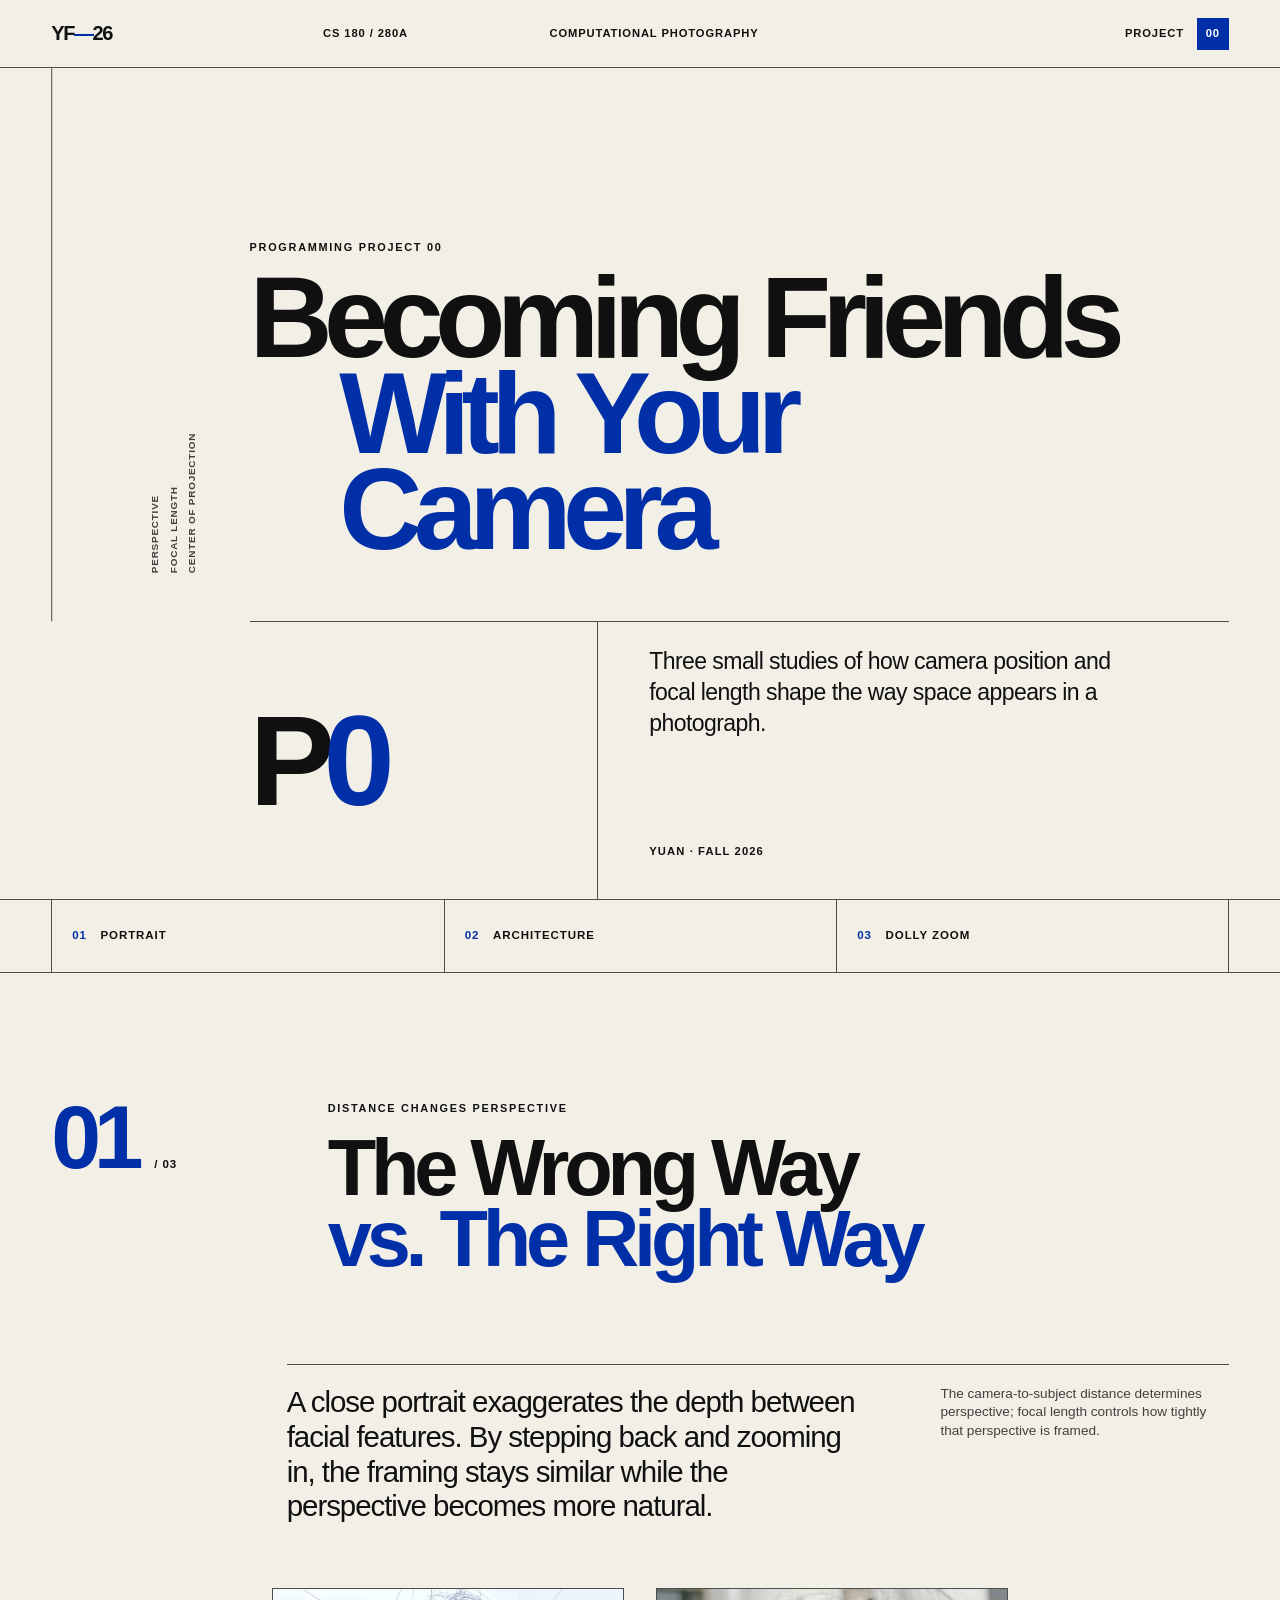
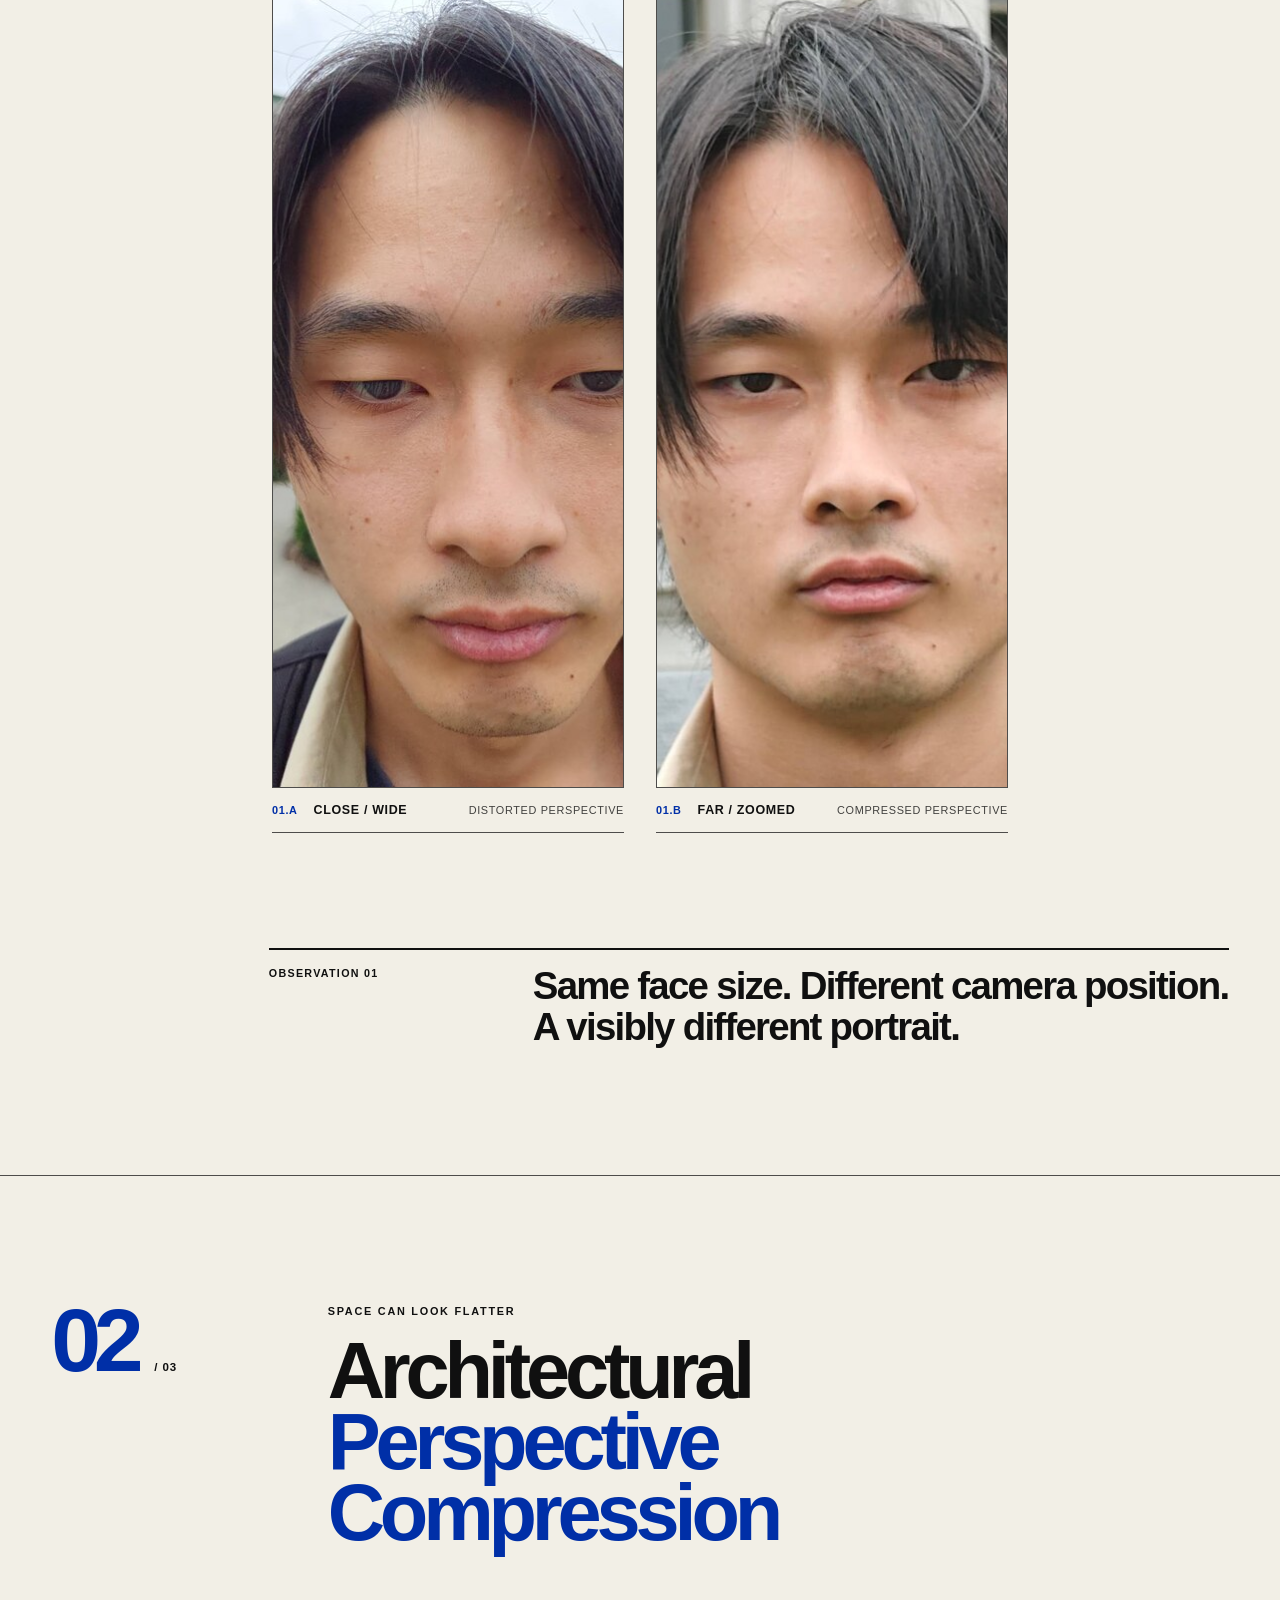
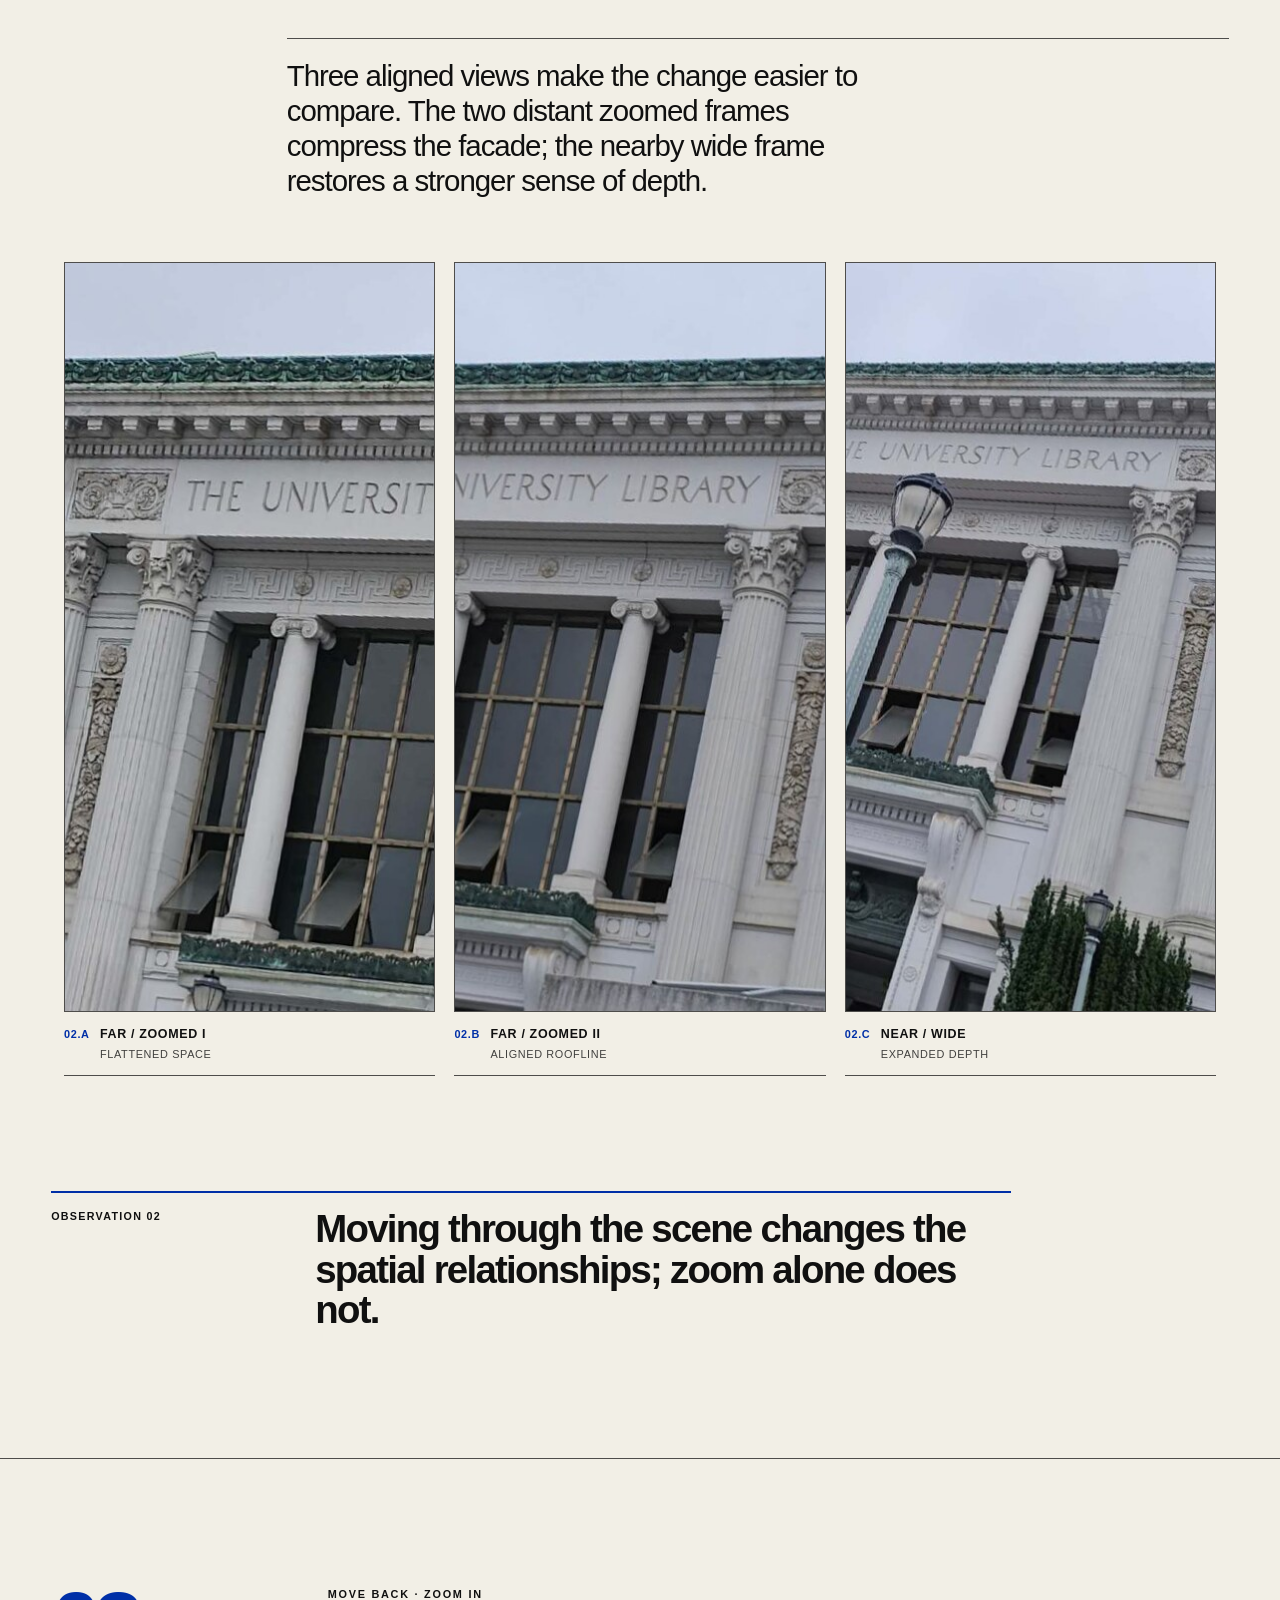
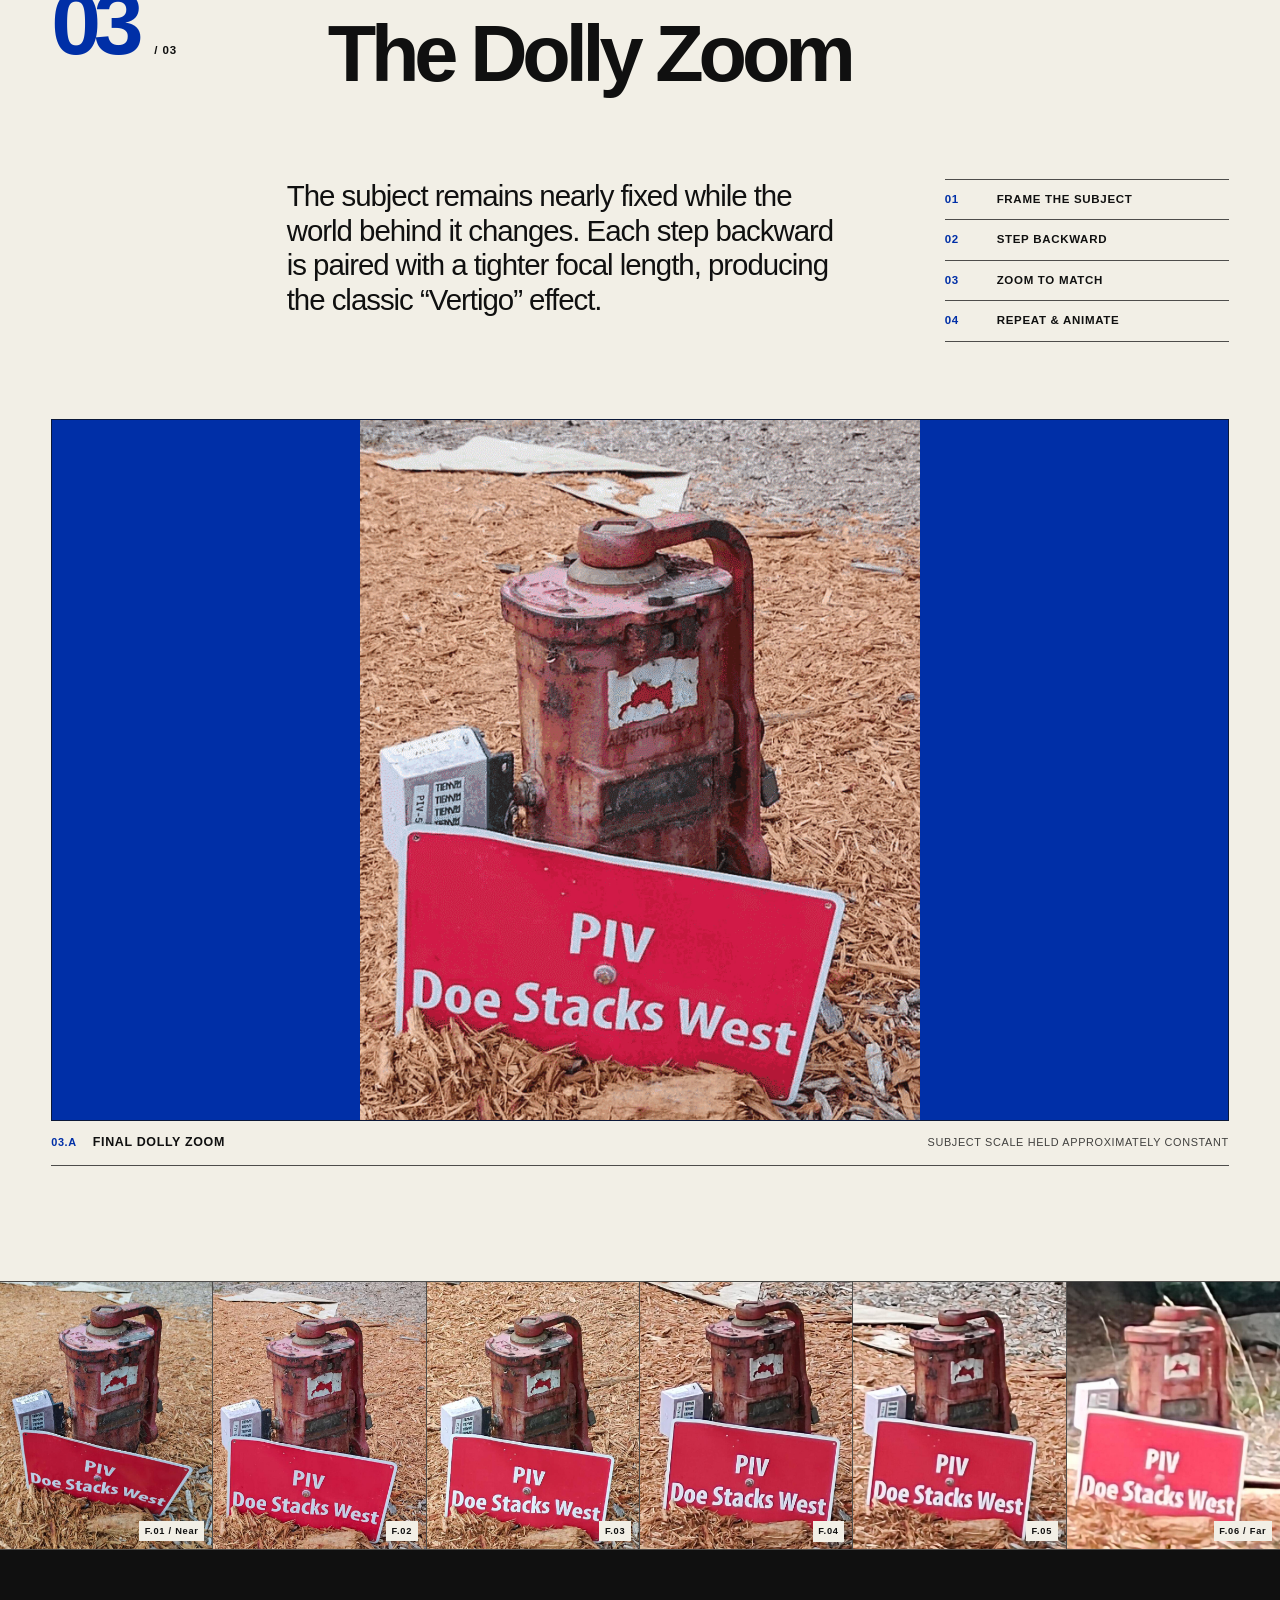
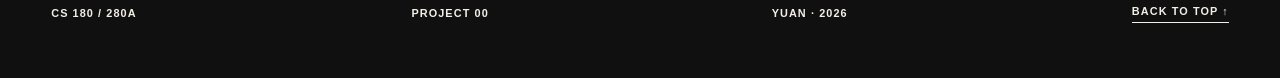
==== commit 5ae9a6ae: "refine Project 0 photo comparisons" ====
--- a/static/cs180/proj0/index.html
+++ b/static/cs180/proj0/index.html
@@ -79,8 +79,8 @@
             <img
               src="./media/part1-close-selfie-cropped.jpg"
               alt="Close-up wide-angle selfie with visibly exaggerated facial perspective"
-              width="900"
-              height="1200"
+              width="600"
+              height="800"
               decoding="async">
             <figcaption>
               <span>01.A</span>
@@ -93,8 +93,8 @@
             <img
               src="./media/part1-distant-zoom-portrait-cropped.jpg"
               alt="Portrait framed from farther away with zoom and more natural facial perspective"
-              width="900"
-              height="1200"
+              width="600"
+              height="800"
               decoding="async">
             <figcaption>
               <span>01.B</span>
@@ -121,9 +121,9 @@
 
         <div class="section-copy">
           <p class="lead">
-            The same framing can describe space in two very different ways.
-            From far away, zoom draws distant layers together; from nearby, a
-            wide view restores a stronger sense of depth.
+            Three aligned views make the change easier to compare. The two
+            distant zoomed frames compress the facade; the nearby wide frame
+            restores a stronger sense of depth.
           </p>
         </div>
 
@@ -132,25 +132,39 @@
             <img
               src="./media/part2-far-zoom-cropped.jpg"
               alt="Doe Library photographed from farther away with a zoomed-in view"
-              width="1200"
-              height="900"
+              width="1000"
+              height="750"
               decoding="async">
             <figcaption>
               <span>02.A</span>
-              <strong>Far / zoomed</strong>
+              <strong>Far / zoomed I</strong>
               <span>Flattened space</span>
             </figcaption>
           </figure>
 
-          <figure class="photo-card wide-card second-wide-card">
+          <figure class="photo-card wide-card">
+            <img
+              src="./media/part2-far-zoom-alternate-cropped.jpg"
+              alt="Alternate zoomed view of Doe Library from farther away"
+              width="1000"
+              height="750"
+              decoding="async">
+            <figcaption>
+              <span>02.B</span>
+              <strong>Far / zoomed II</strong>
+              <span>Aligned roofline</span>
+            </figcaption>
+          </figure>
+
+          <figure class="photo-card wide-card">
             <img
               src="./media/part2-close-wide-cropped-v2.jpg"
               alt="Doe Library photographed after walking closer with a wider field of view"
-              width="1200"
-              height="900"
-              decoding="async">
-            <figcaption>
-              <span>02.B</span>
+              width="1000"
+              height="750"
+              decoding="async">
+            <figcaption>
+              <span>02.C</span>
               <strong>Near / wide</strong>
               <span>Expanded depth</span>
             </figcaption>
--- a/static/cs180/proj0/style.css
+++ b/static/cs180/proj0/style.css
@@ -314,7 +314,10 @@
 .comparison-grid {
   display: grid;
   grid-template-columns: repeat(2, minmax(0, 1fr));
-  gap: clamp(1.5rem, 4vw, 5rem);
+  gap: clamp(1rem, 2.5vw, 2rem);
+  width: min(100%, 46rem);
+  margin-inline: auto;
+  align-items: start;
 }
 
 .photo-card {
@@ -322,7 +325,7 @@
 }
 
 .offset-card {
-  margin-top: clamp(3rem, 9vw, 9rem);
+  margin-top: 0;
 }
 
 .media-placeholder,
@@ -421,13 +424,21 @@
 
 .architecture-grid {
   display: grid;
-  grid-template-columns: repeat(2, minmax(0, 1fr));
-  gap: clamp(1.5rem, 4vw, 5rem);
-  align-items: end;
-}
-
-.second-wide-card {
-  margin-bottom: clamp(3rem, 8vw, 8rem);
+  grid-template-columns: repeat(3, minmax(0, 1fr));
+  gap: clamp(0.75rem, 1.5vw, 1.5rem);
+  width: min(100%, 72rem);
+  margin-inline: auto;
+  align-items: start;
+}
+
+.architecture-grid figcaption {
+  grid-template-columns: auto 1fr;
+  gap: 0.25rem 0.65rem;
+}
+
+.architecture-grid figcaption span:last-child {
+  grid-column: 2;
+  text-align: left;
 }
 
 .observation-blue {
@@ -657,8 +668,11 @@
     grid-template-columns: 1fr;
   }
 
-  .offset-card,
-  .second-wide-card {
+  .comparison-grid {
+    width: min(100%, 21rem);
+  }
+
+  .offset-card {
     margin: 0;
   }
 
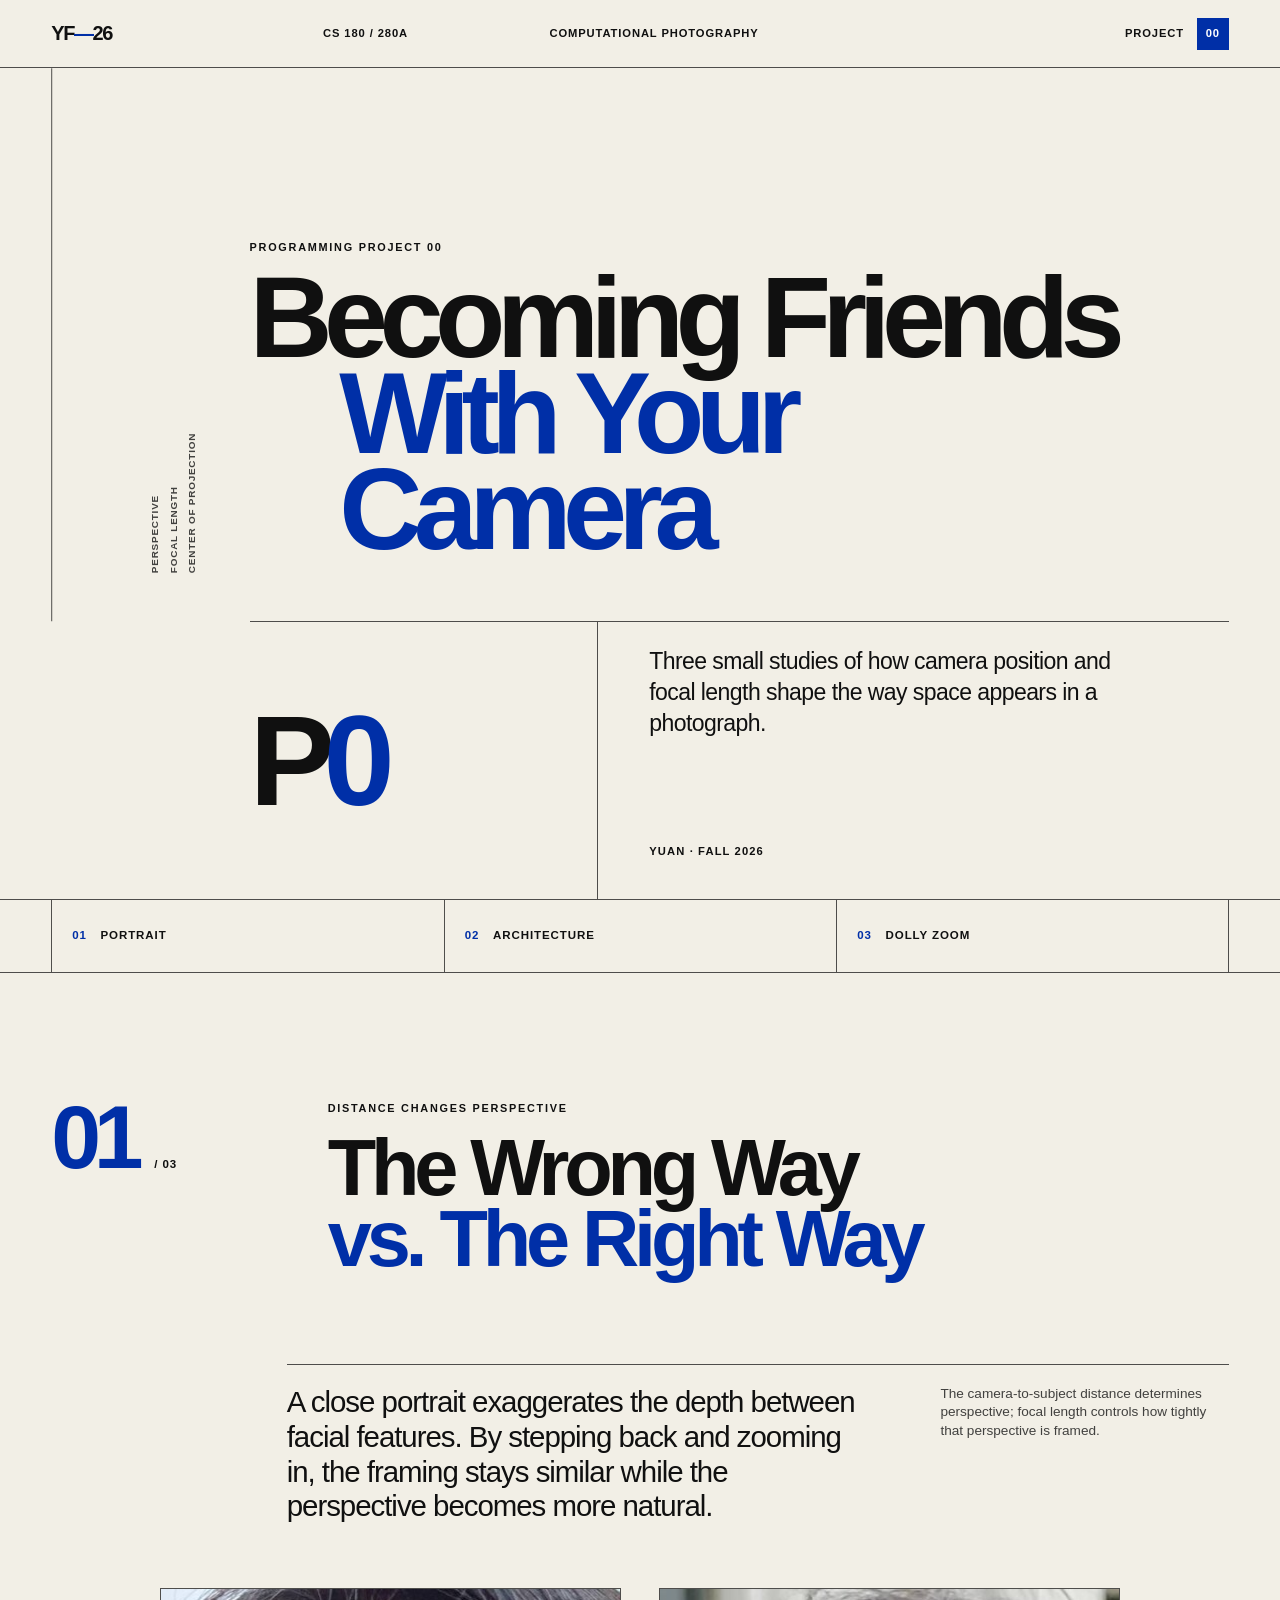
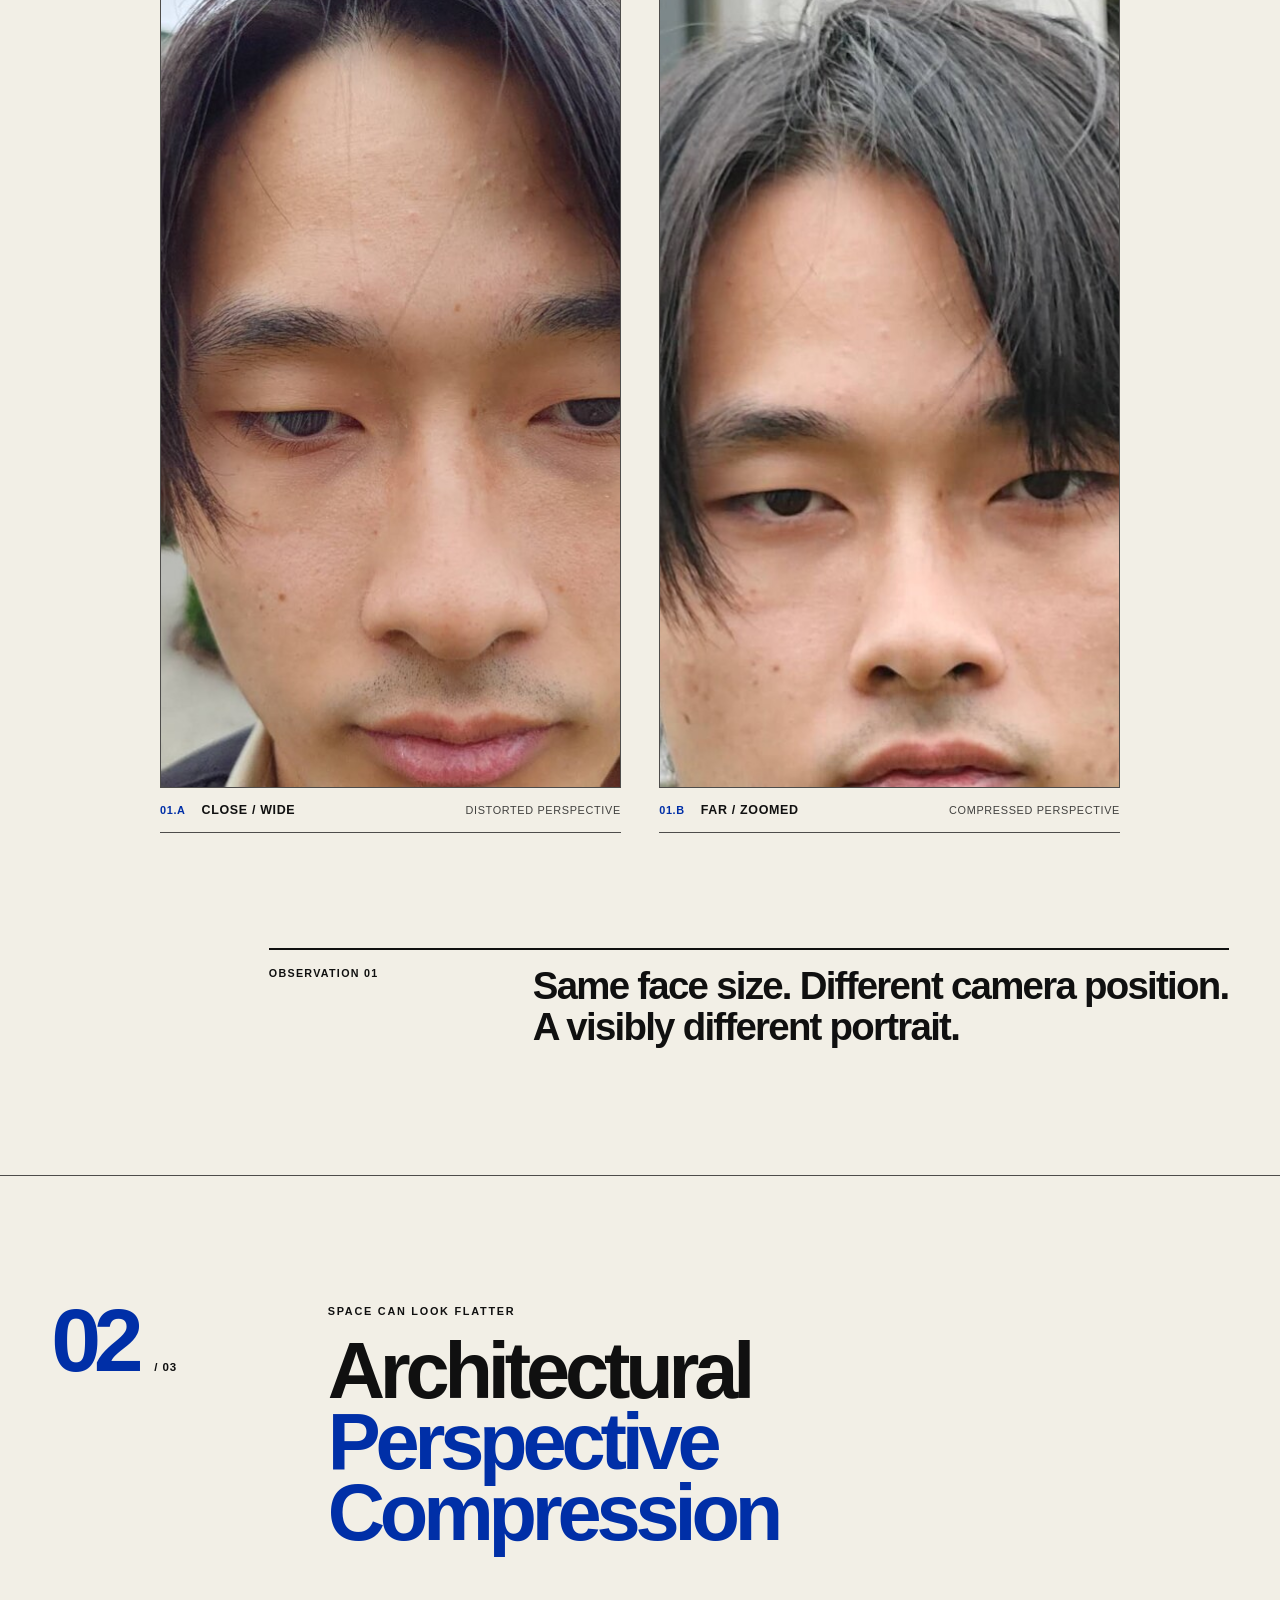
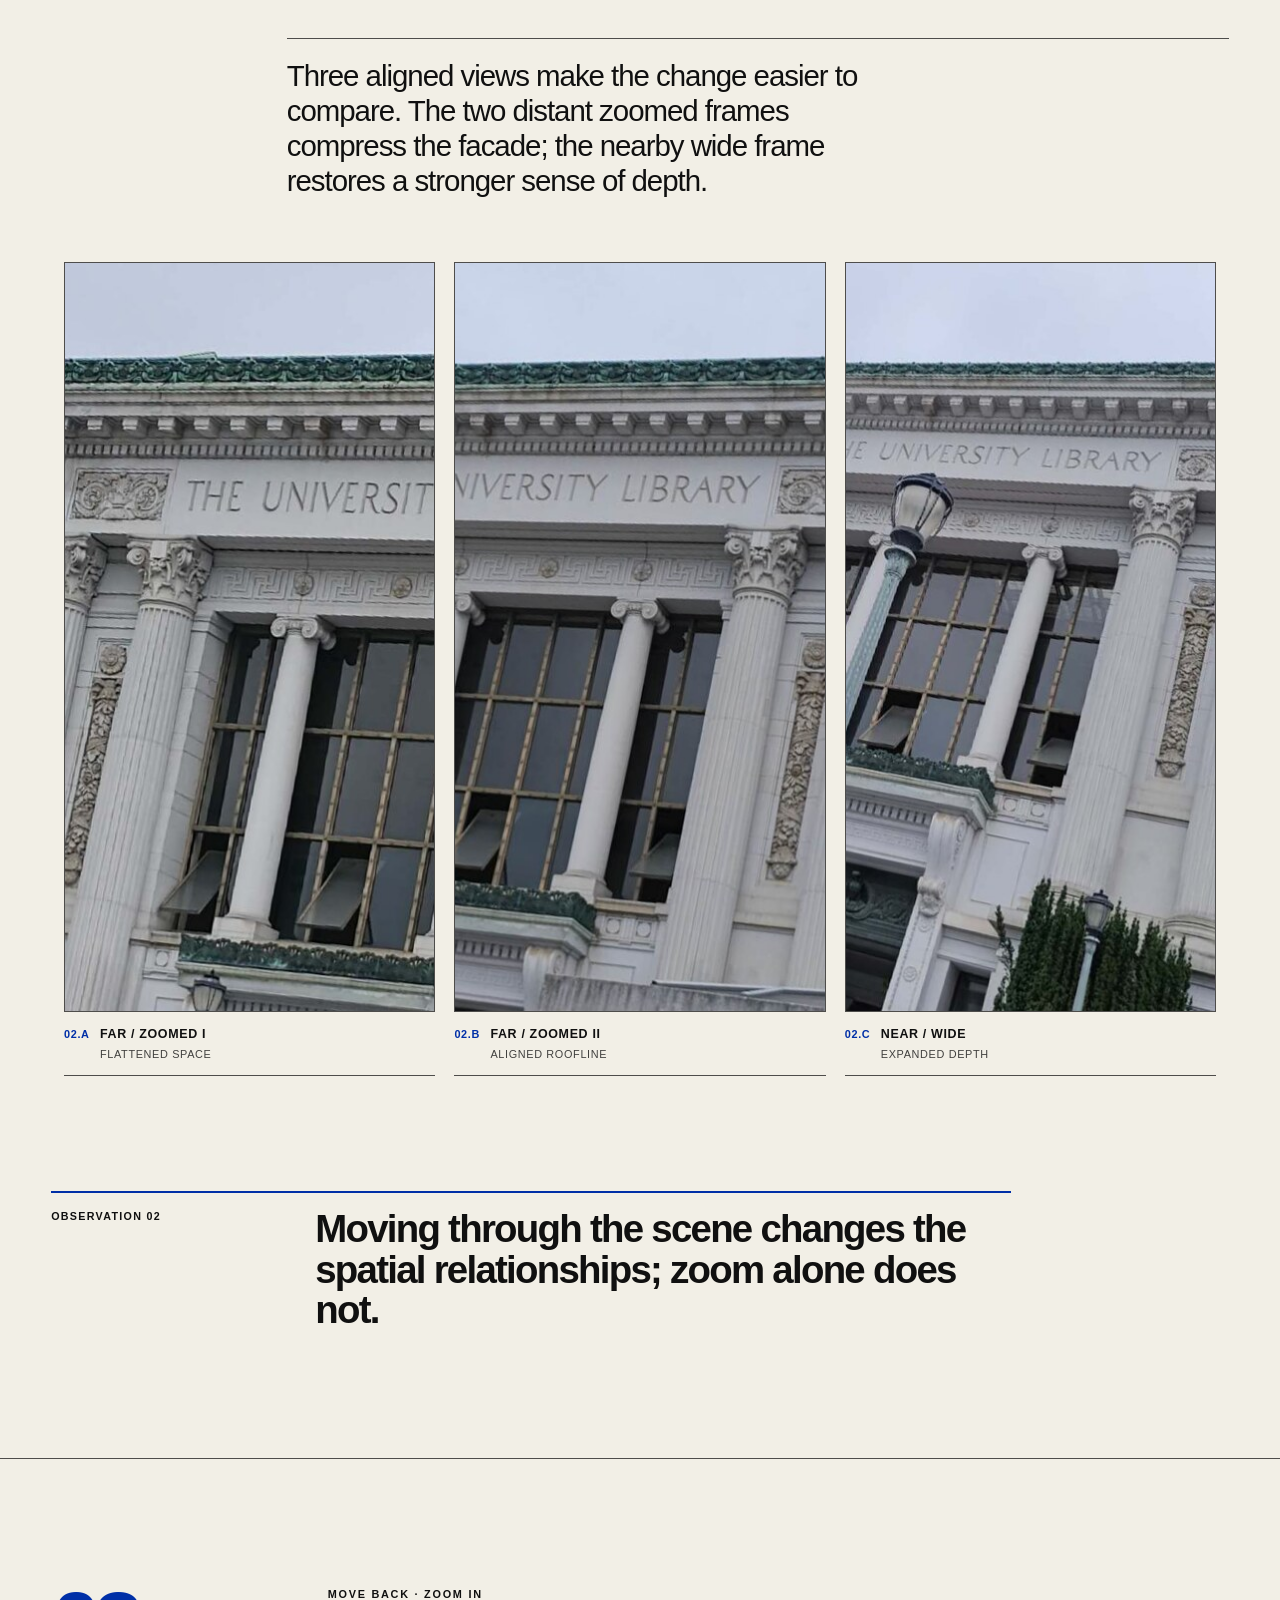
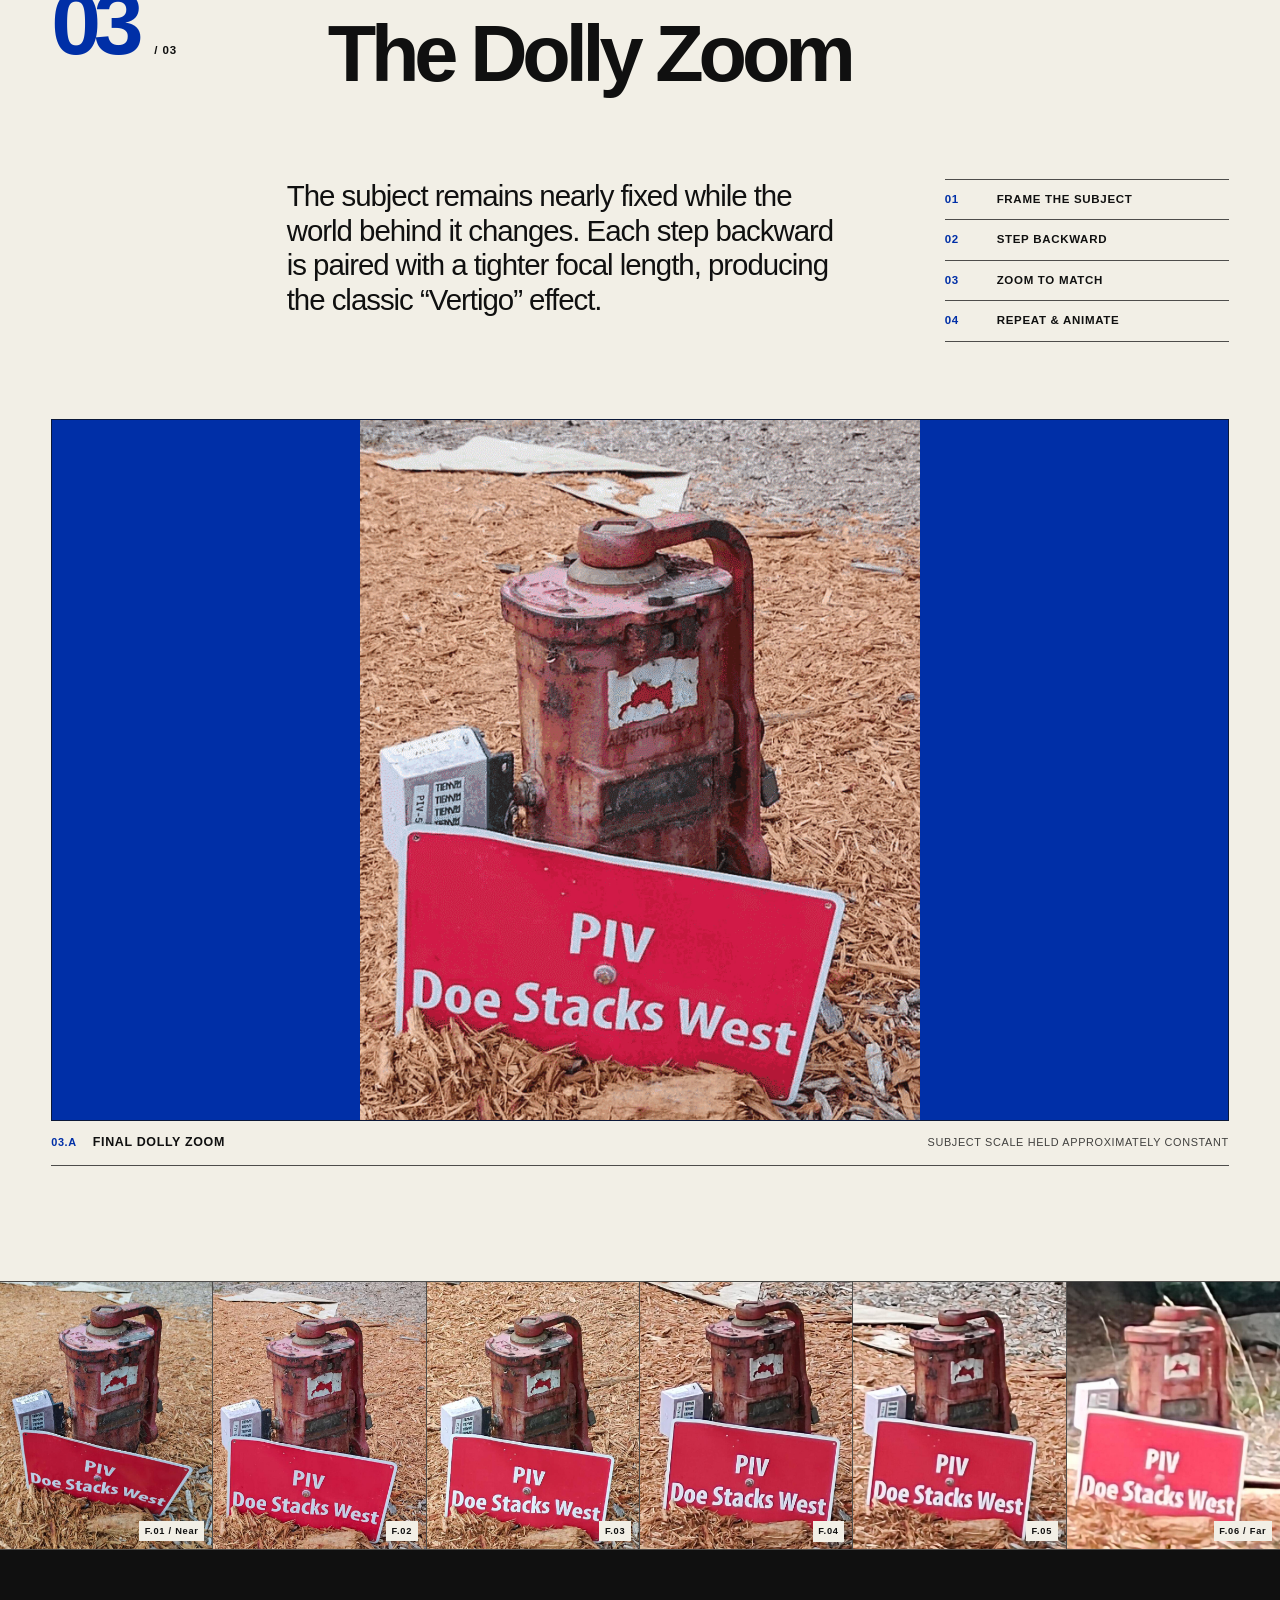
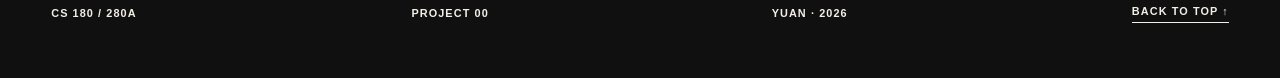
==== commit de72f353: "recrop Project 0 portraits to wider frames" ====
--- a/static/cs180/proj0/index.html
+++ b/static/cs180/proj0/index.html
@@ -79,7 +79,7 @@
             <img
               src="./media/part1-close-selfie-cropped.jpg"
               alt="Close-up wide-angle selfie with visibly exaggerated facial perspective"
-              width="600"
+              width="800"
               height="800"
               decoding="async">
             <figcaption>
@@ -93,7 +93,7 @@
             <img
               src="./media/part1-distant-zoom-portrait-cropped.jpg"
               alt="Portrait framed from farther away with zoom and more natural facial perspective"
-              width="600"
+              width="800"
               height="800"
               decoding="async">
             <figcaption>
--- a/static/cs180/proj0/style.css
+++ b/static/cs180/proj0/style.css
@@ -314,8 +314,8 @@
 .comparison-grid {
   display: grid;
   grid-template-columns: repeat(2, minmax(0, 1fr));
-  gap: clamp(1rem, 2.5vw, 2rem);
-  width: min(100%, 46rem);
+  gap: clamp(1.5rem, 3vw, 3rem);
+  width: min(100%, 60rem);
   margin-inline: auto;
   align-items: start;
 }
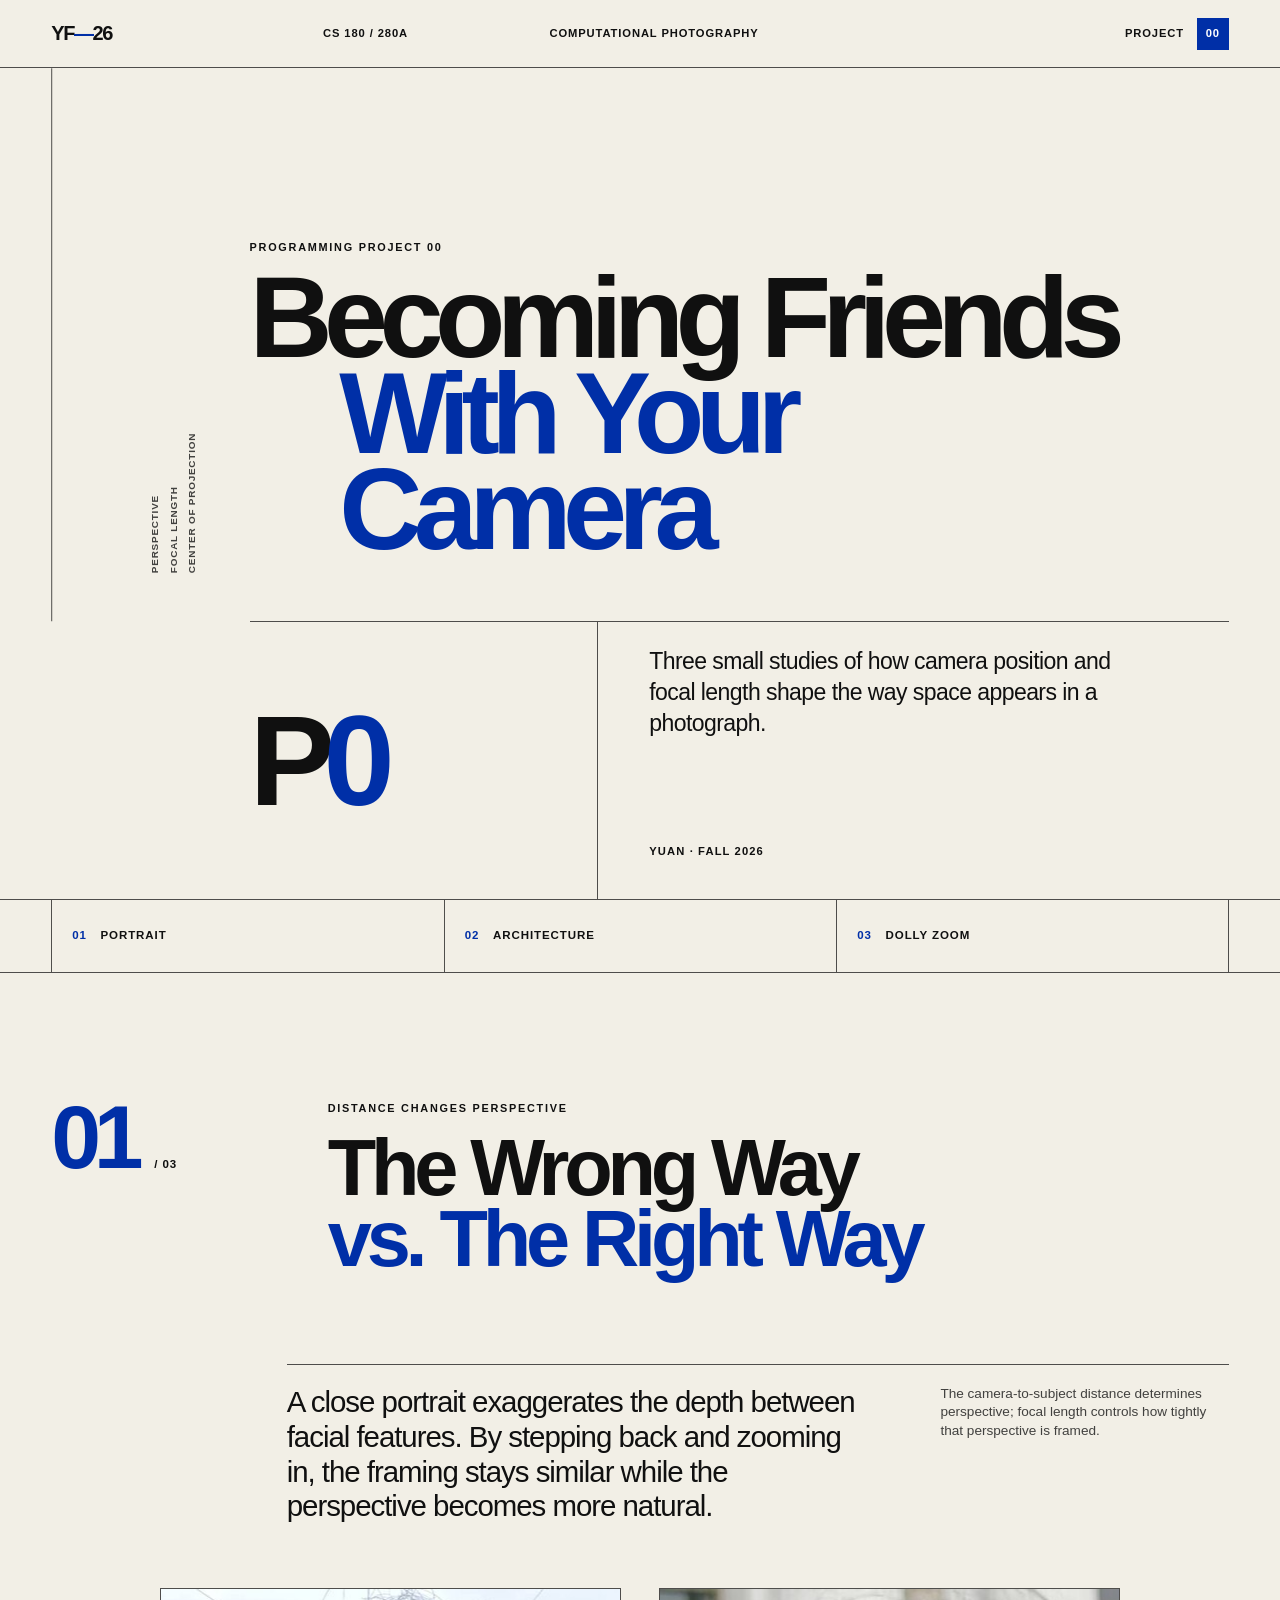
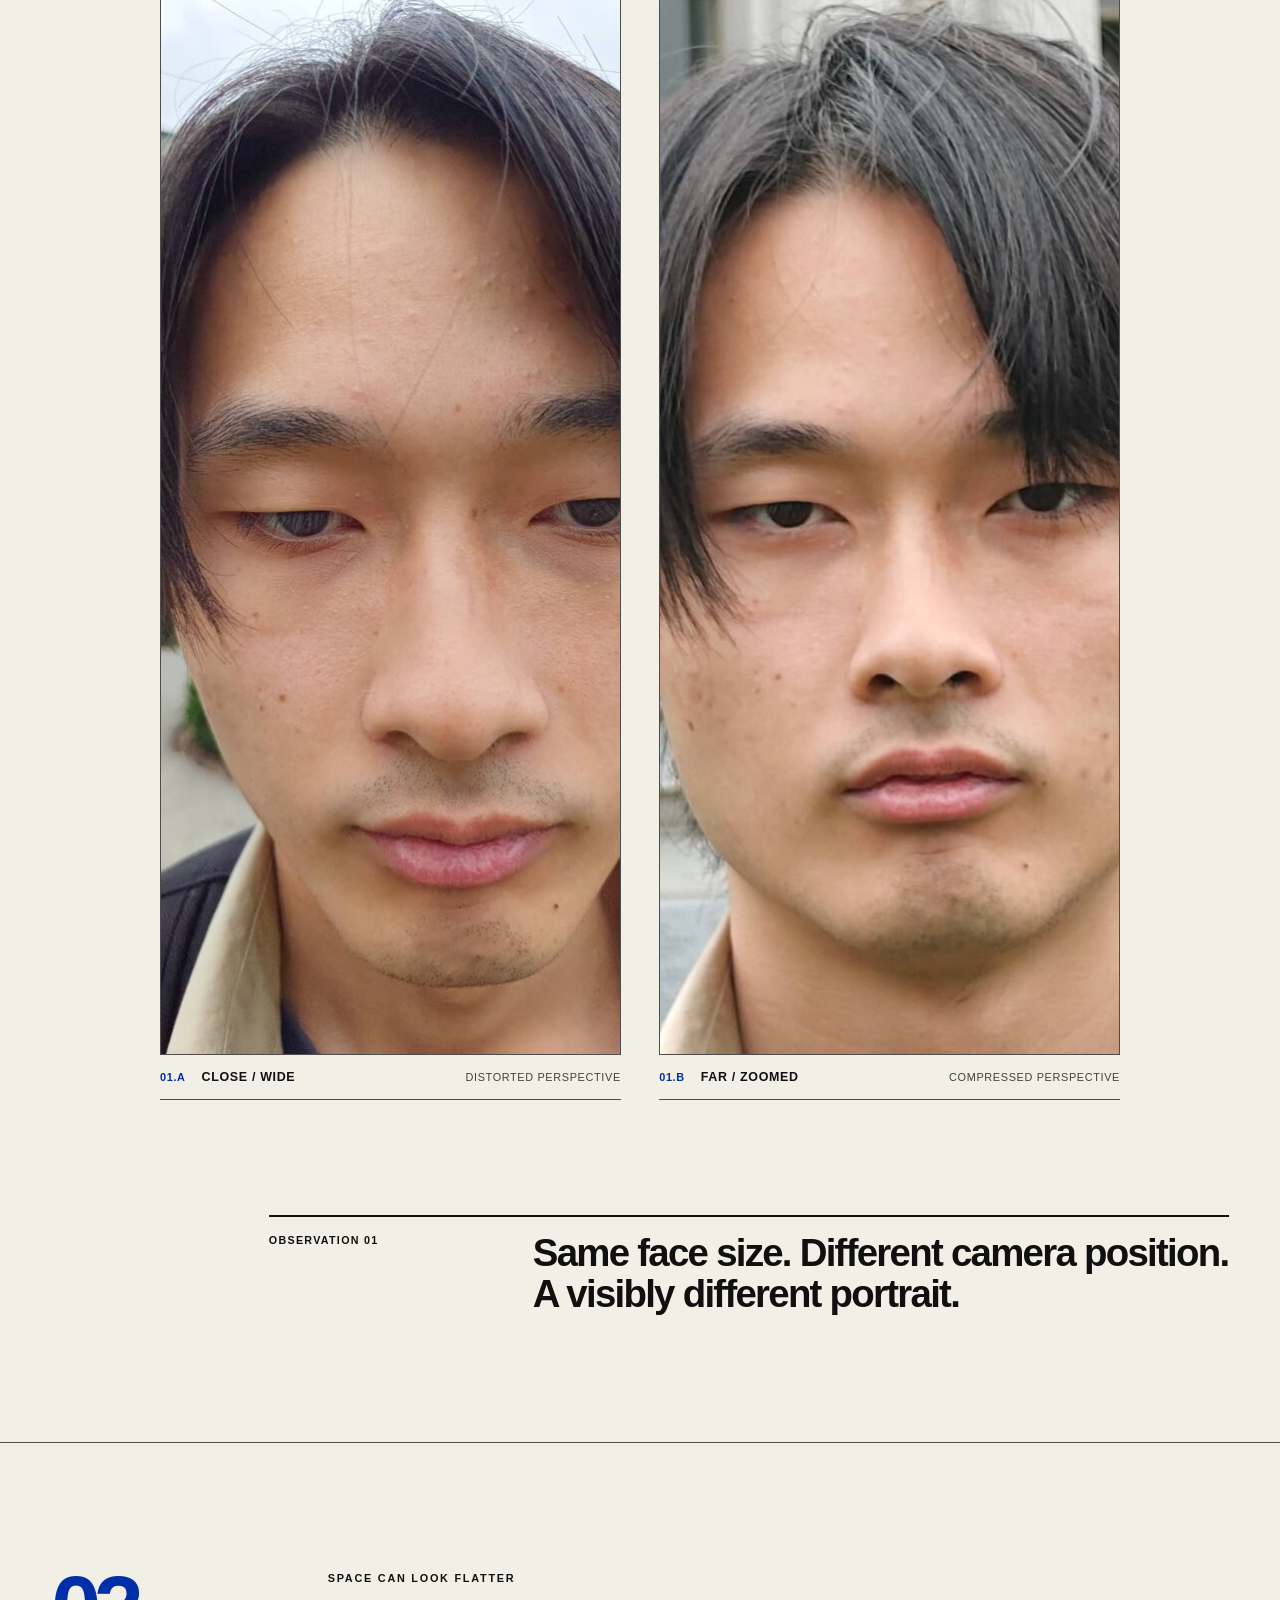
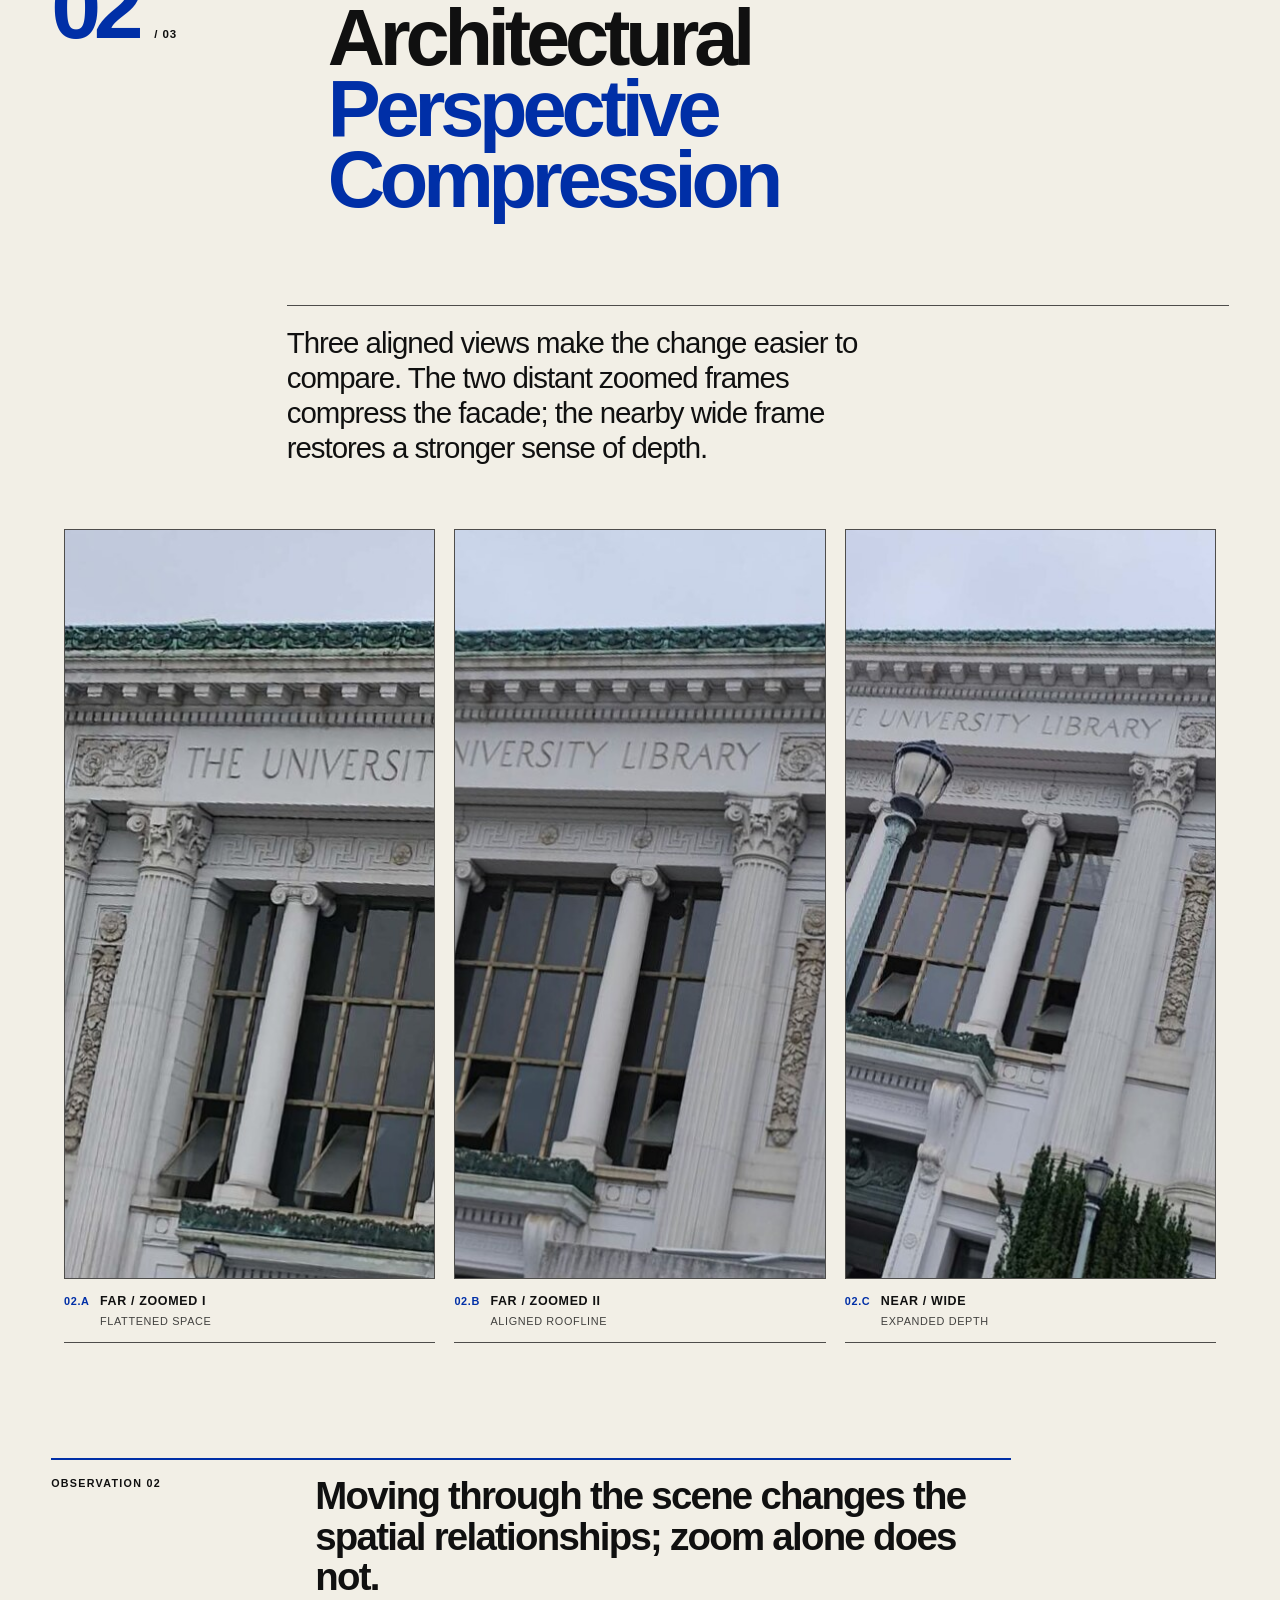
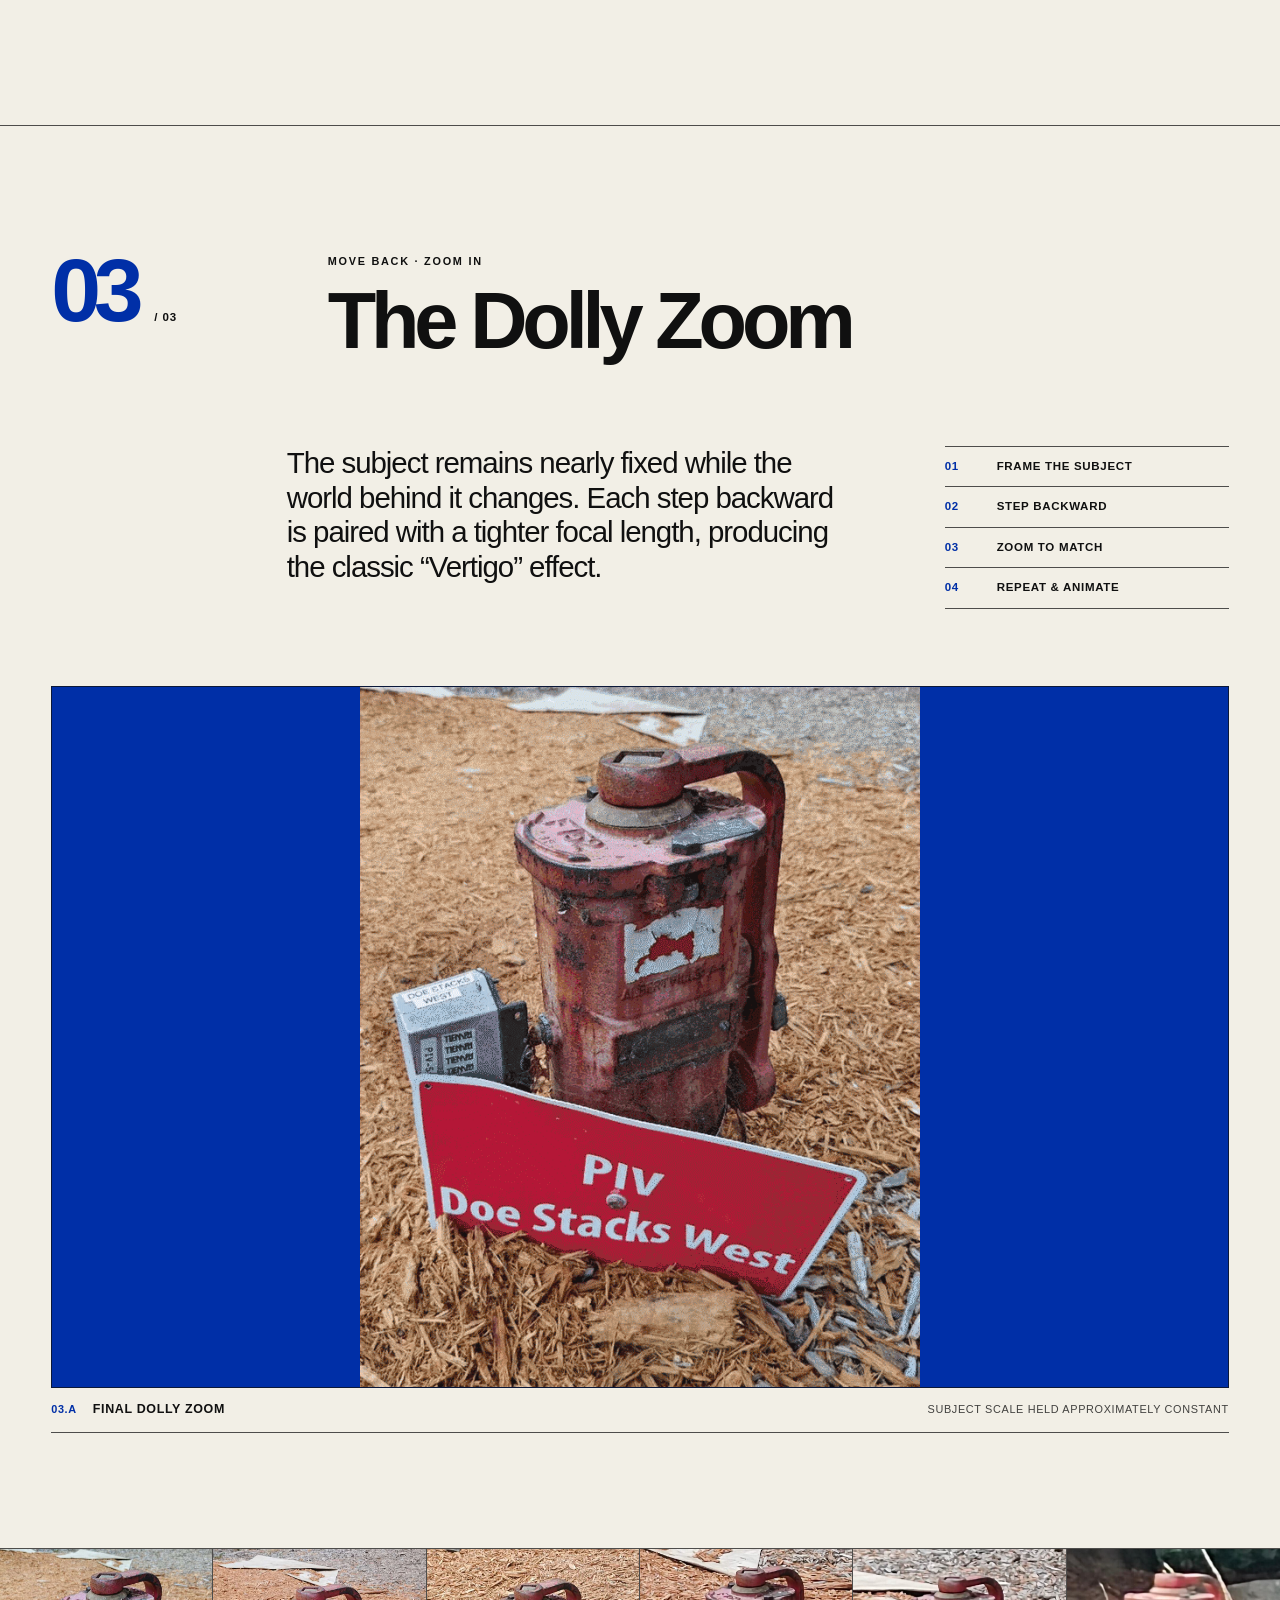
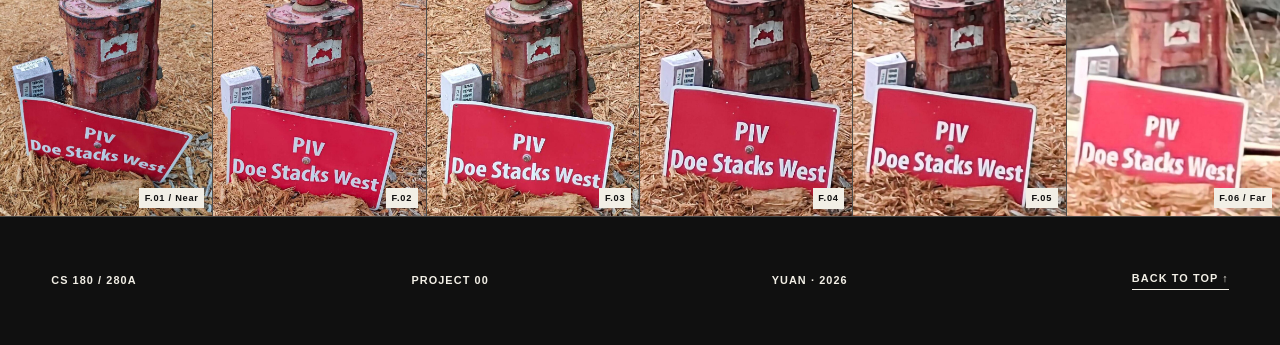
==== commit e99857ba: "match Project 0 portrait crop to original frame" ====
--- a/static/cs180/proj0/index.html
+++ b/static/cs180/proj0/index.html
@@ -80,7 +80,7 @@
               src="./media/part1-close-selfie-cropped.jpg"
               alt="Close-up wide-angle selfie with visibly exaggerated facial perspective"
               width="800"
-              height="800"
+              height="1067"
               decoding="async">
             <figcaption>
               <span>01.A</span>
@@ -94,7 +94,7 @@
               src="./media/part1-distant-zoom-portrait-cropped.jpg"
               alt="Portrait framed from farther away with zoom and more natural facial perspective"
               width="800"
-              height="800"
+              height="1067"
               decoding="async">
             <figcaption>
               <span>01.B</span>
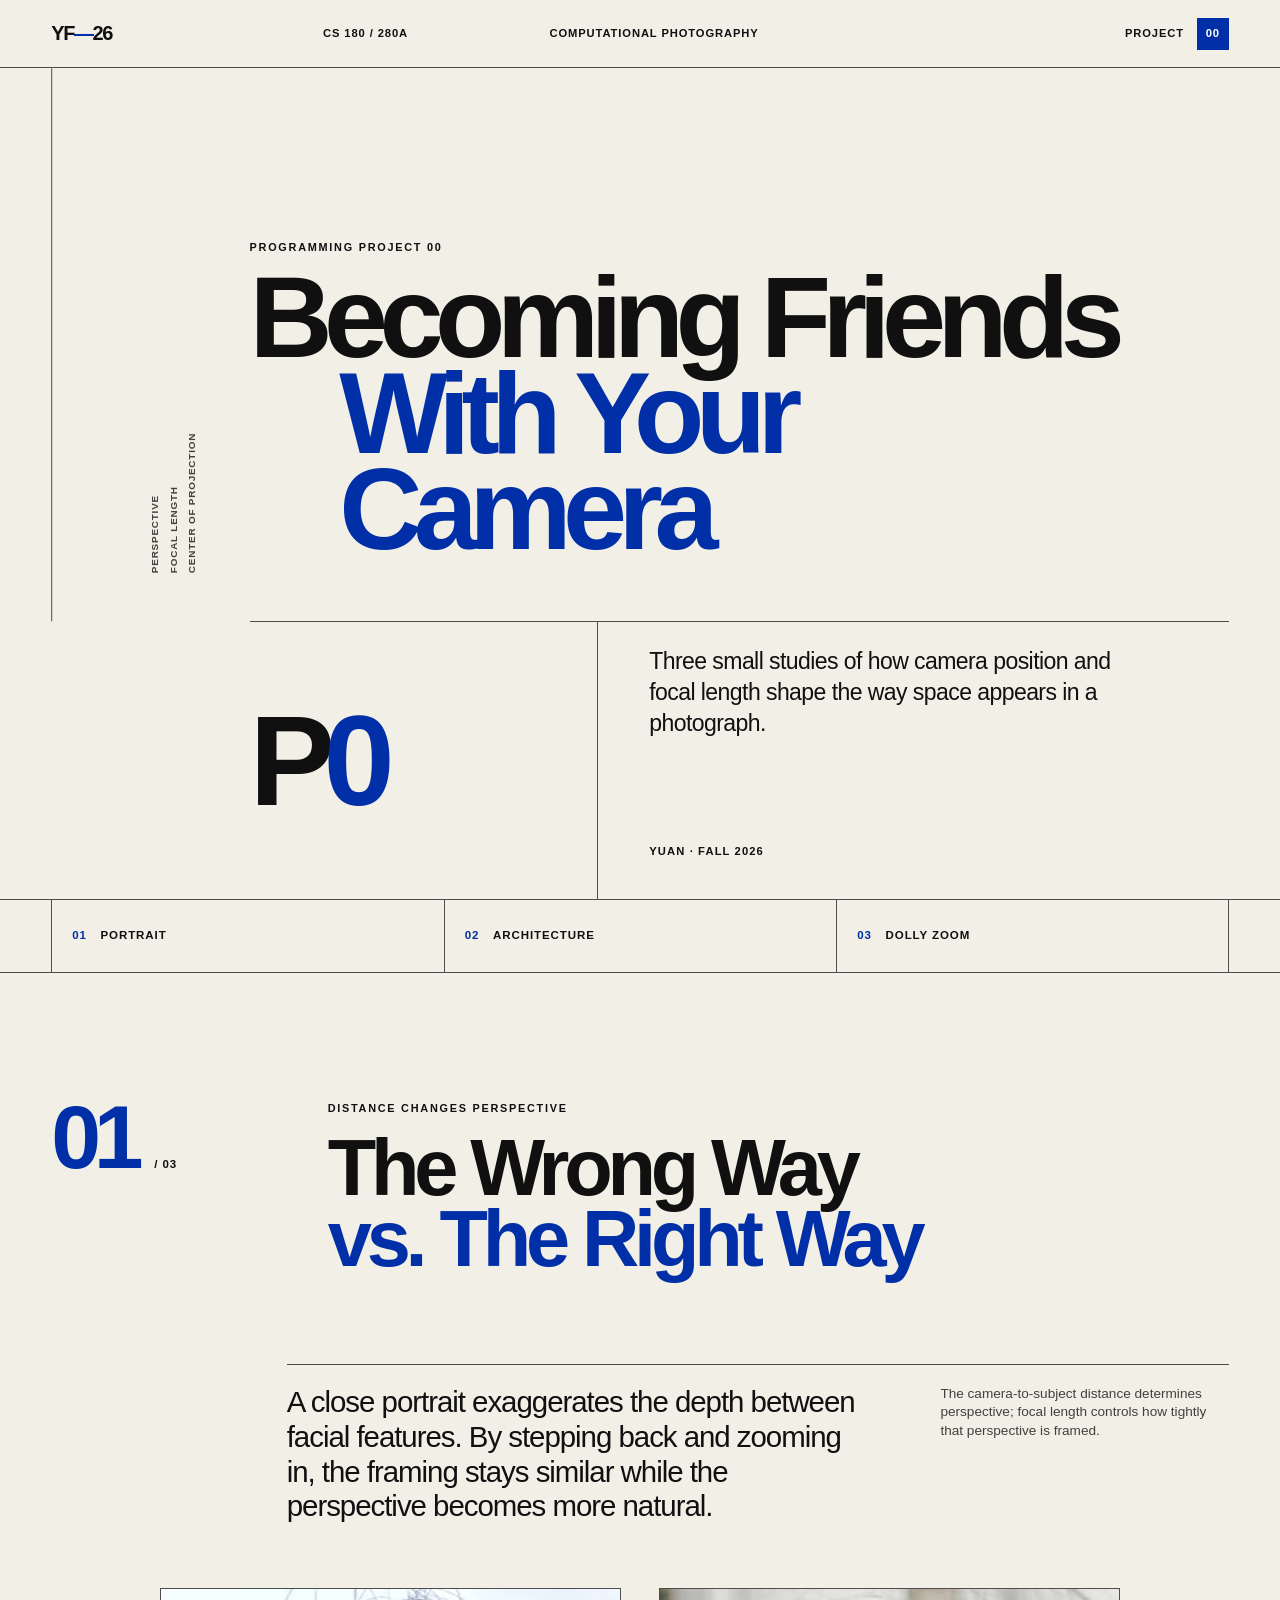
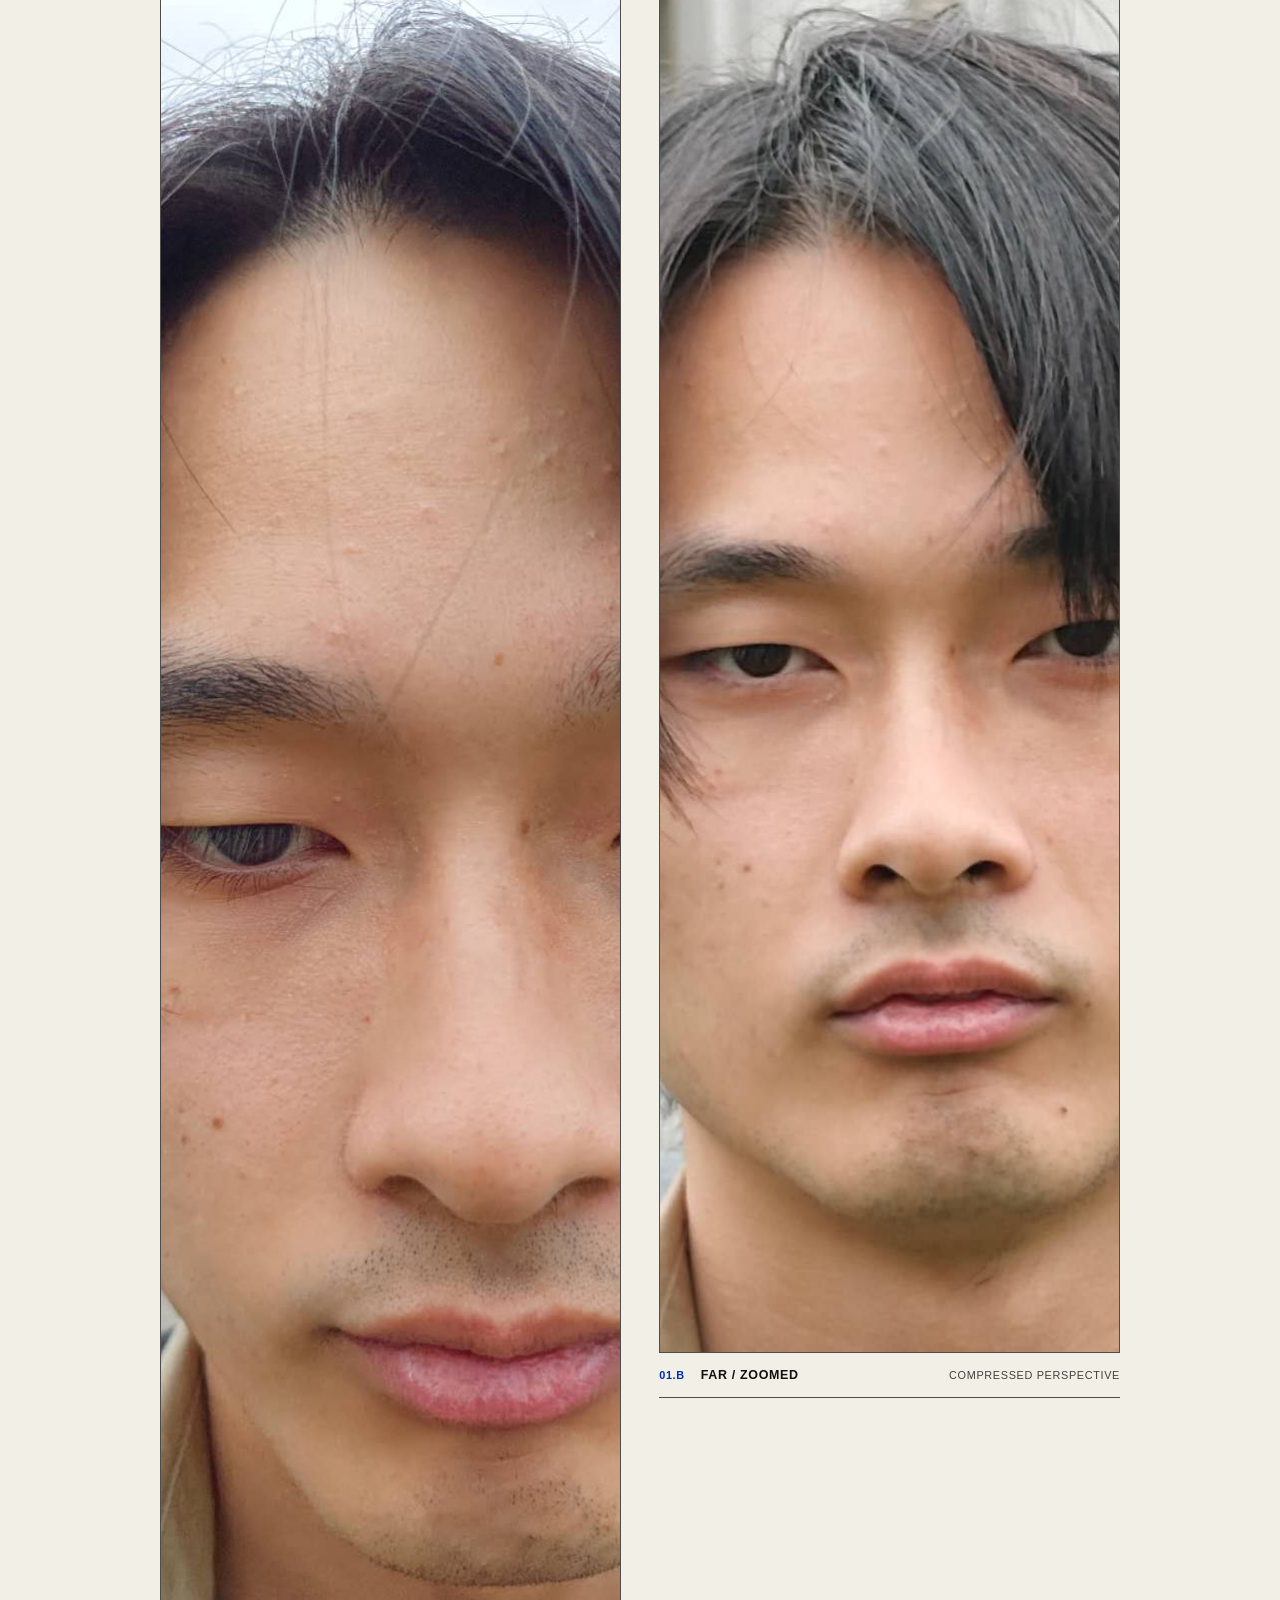
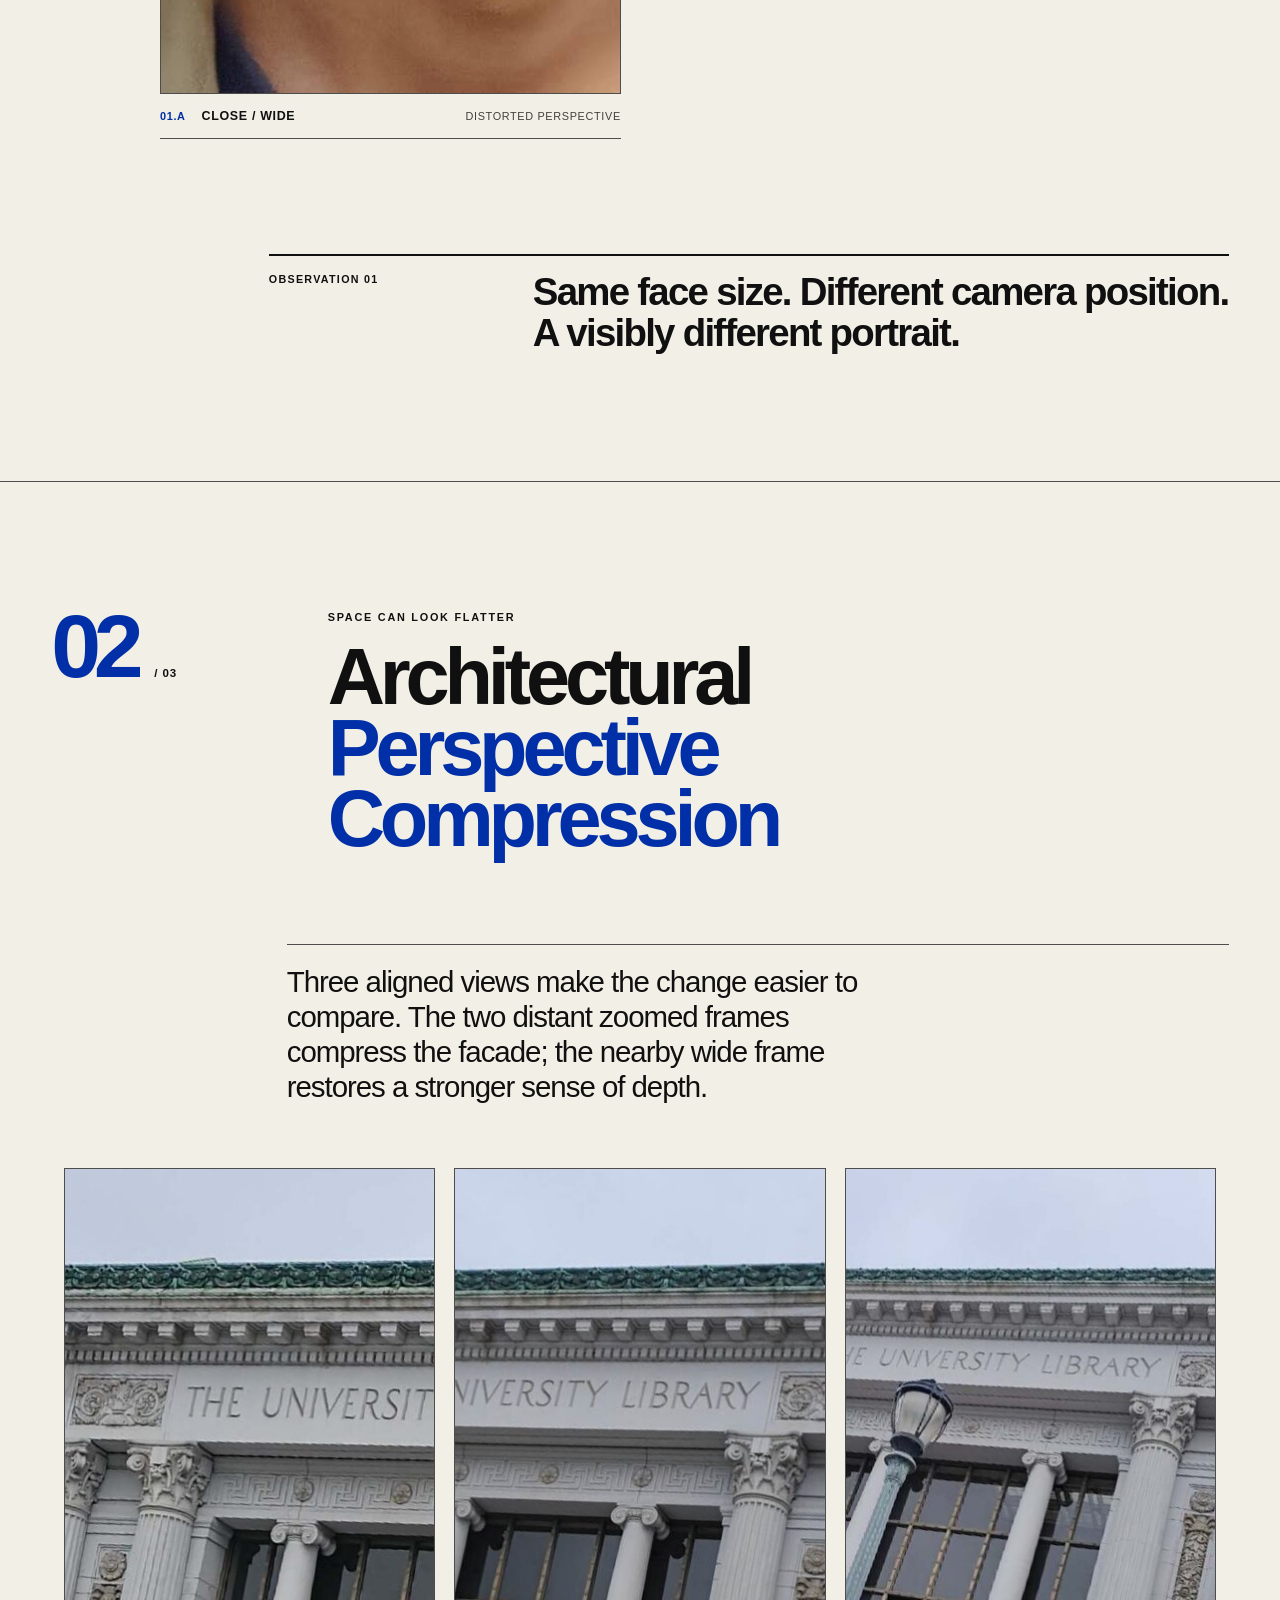
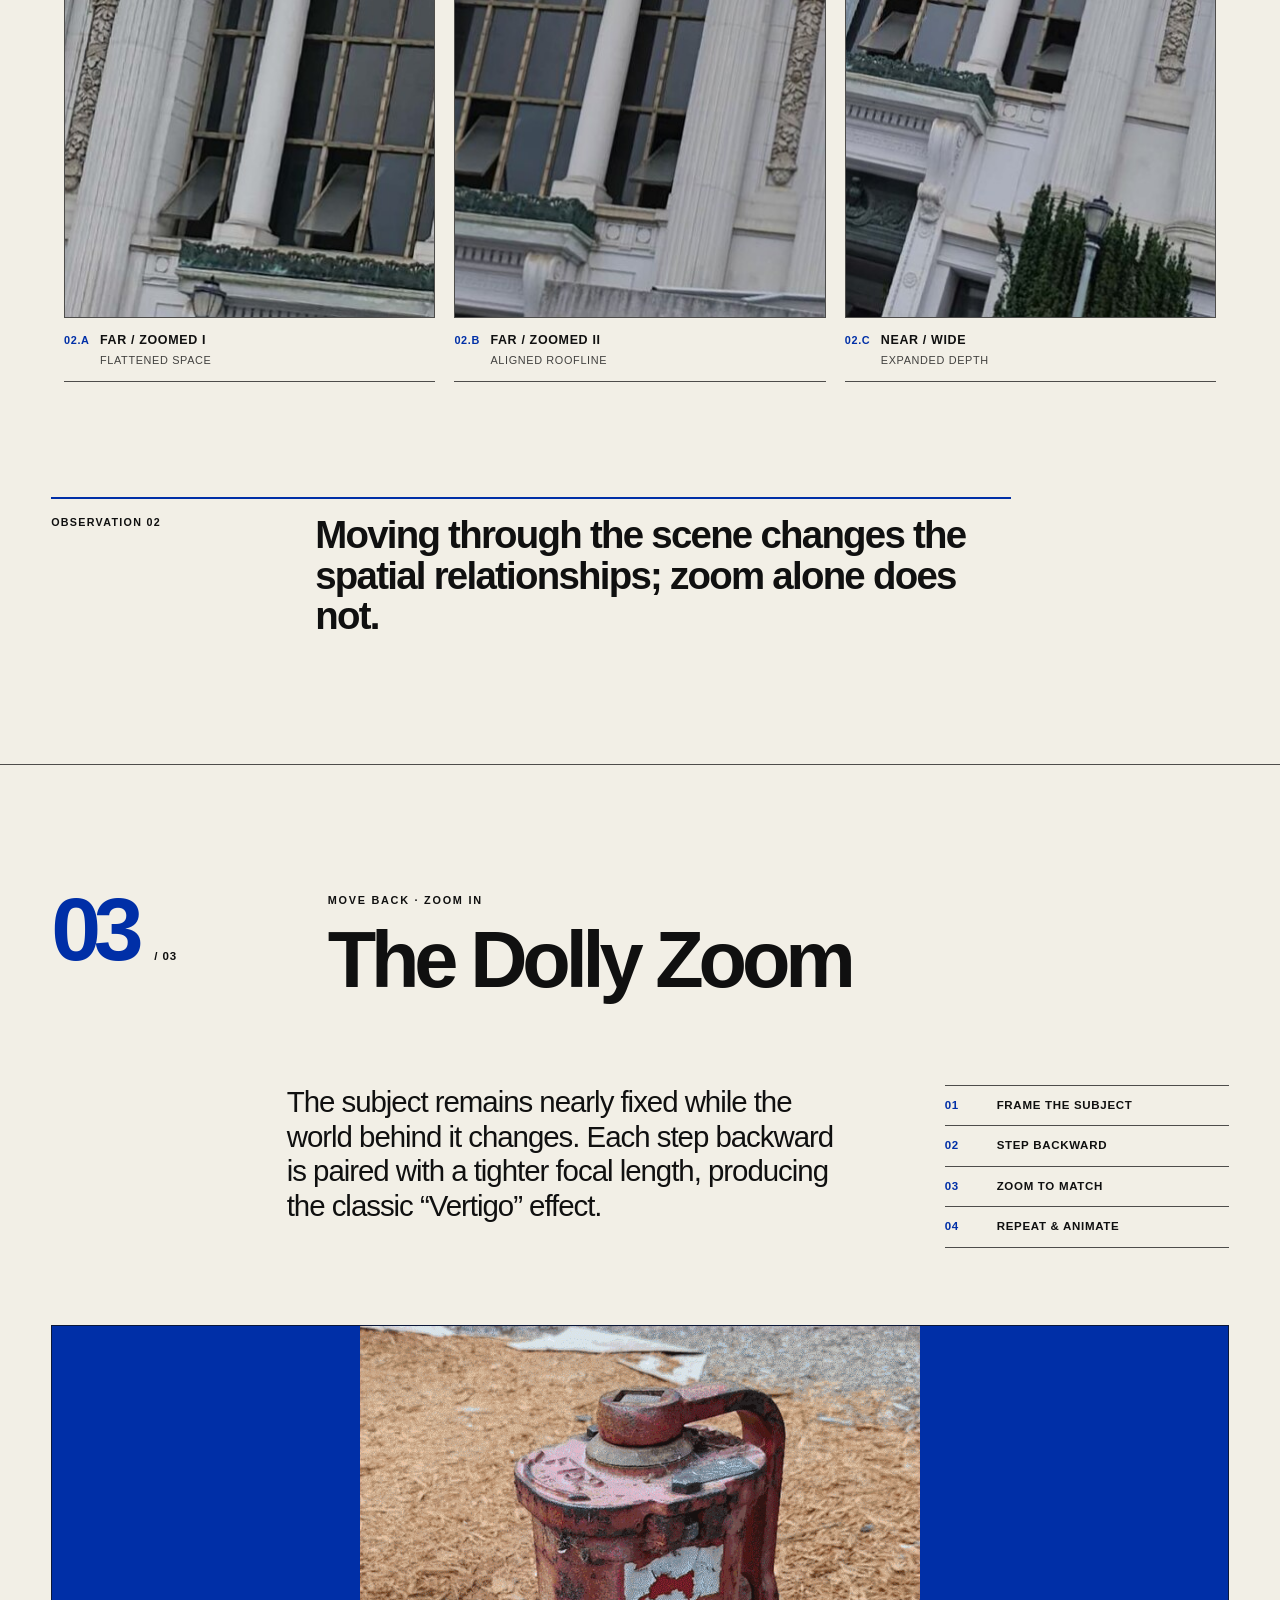
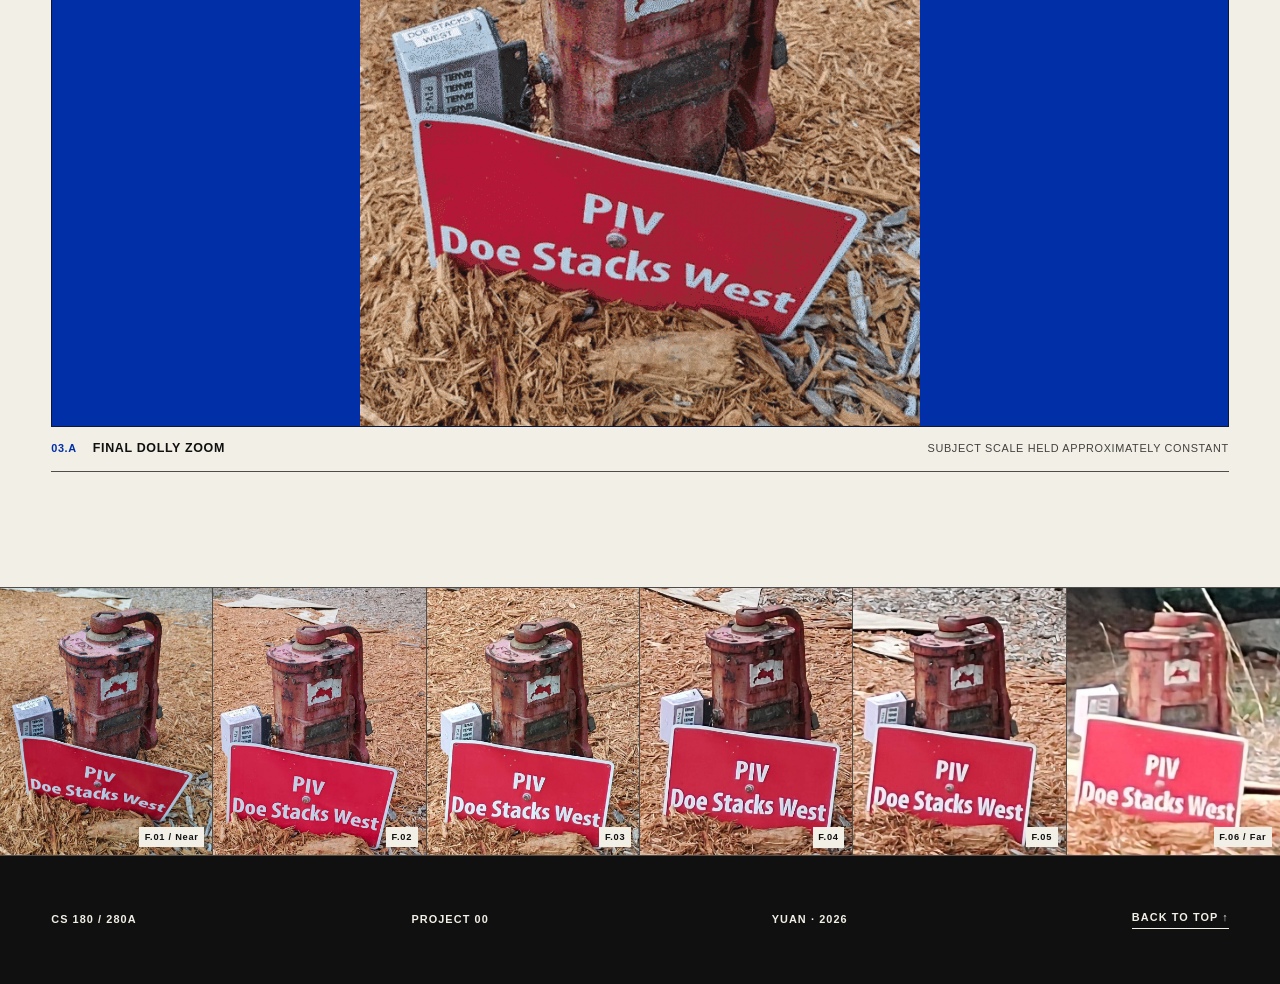
==== commit a671eb05: "use original Project 0 selfie without resampling" ====
--- a/static/cs180/proj0/index.html
+++ b/static/cs180/proj0/index.html
@@ -79,8 +79,8 @@
             <img
               src="./media/part1-close-selfie-cropped.jpg"
               alt="Close-up wide-angle selfie with visibly exaggerated facial perspective"
-              width="800"
-              height="1067"
+              width="1280"
+              height="1706"
               decoding="async">
             <figcaption>
               <span>01.A</span>
@@ -93,8 +93,8 @@
             <img
               src="./media/part1-distant-zoom-portrait-cropped.jpg"
               alt="Portrait framed from farther away with zoom and more natural facial perspective"
-              width="800"
-              height="1067"
+              width="1024"
+              height="1365"
               decoding="async">
             <figcaption>
               <span>01.B</span>
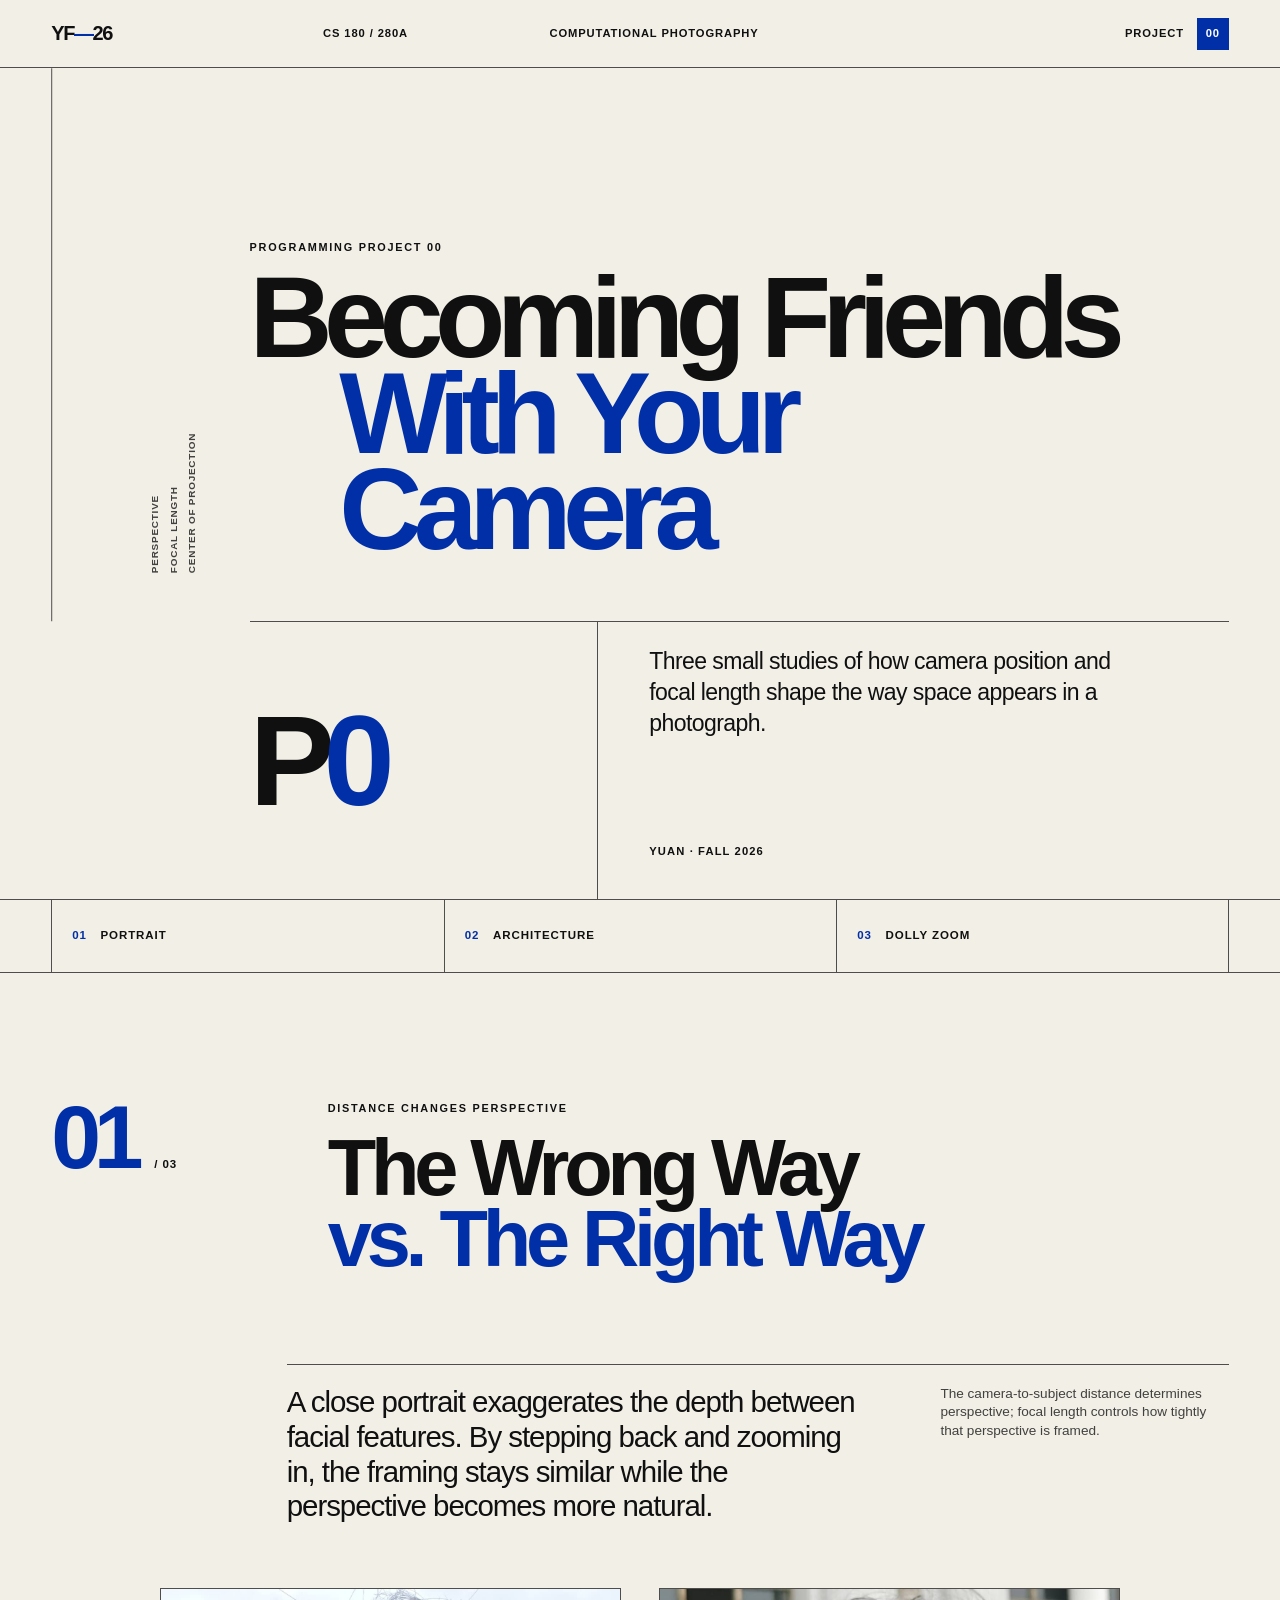
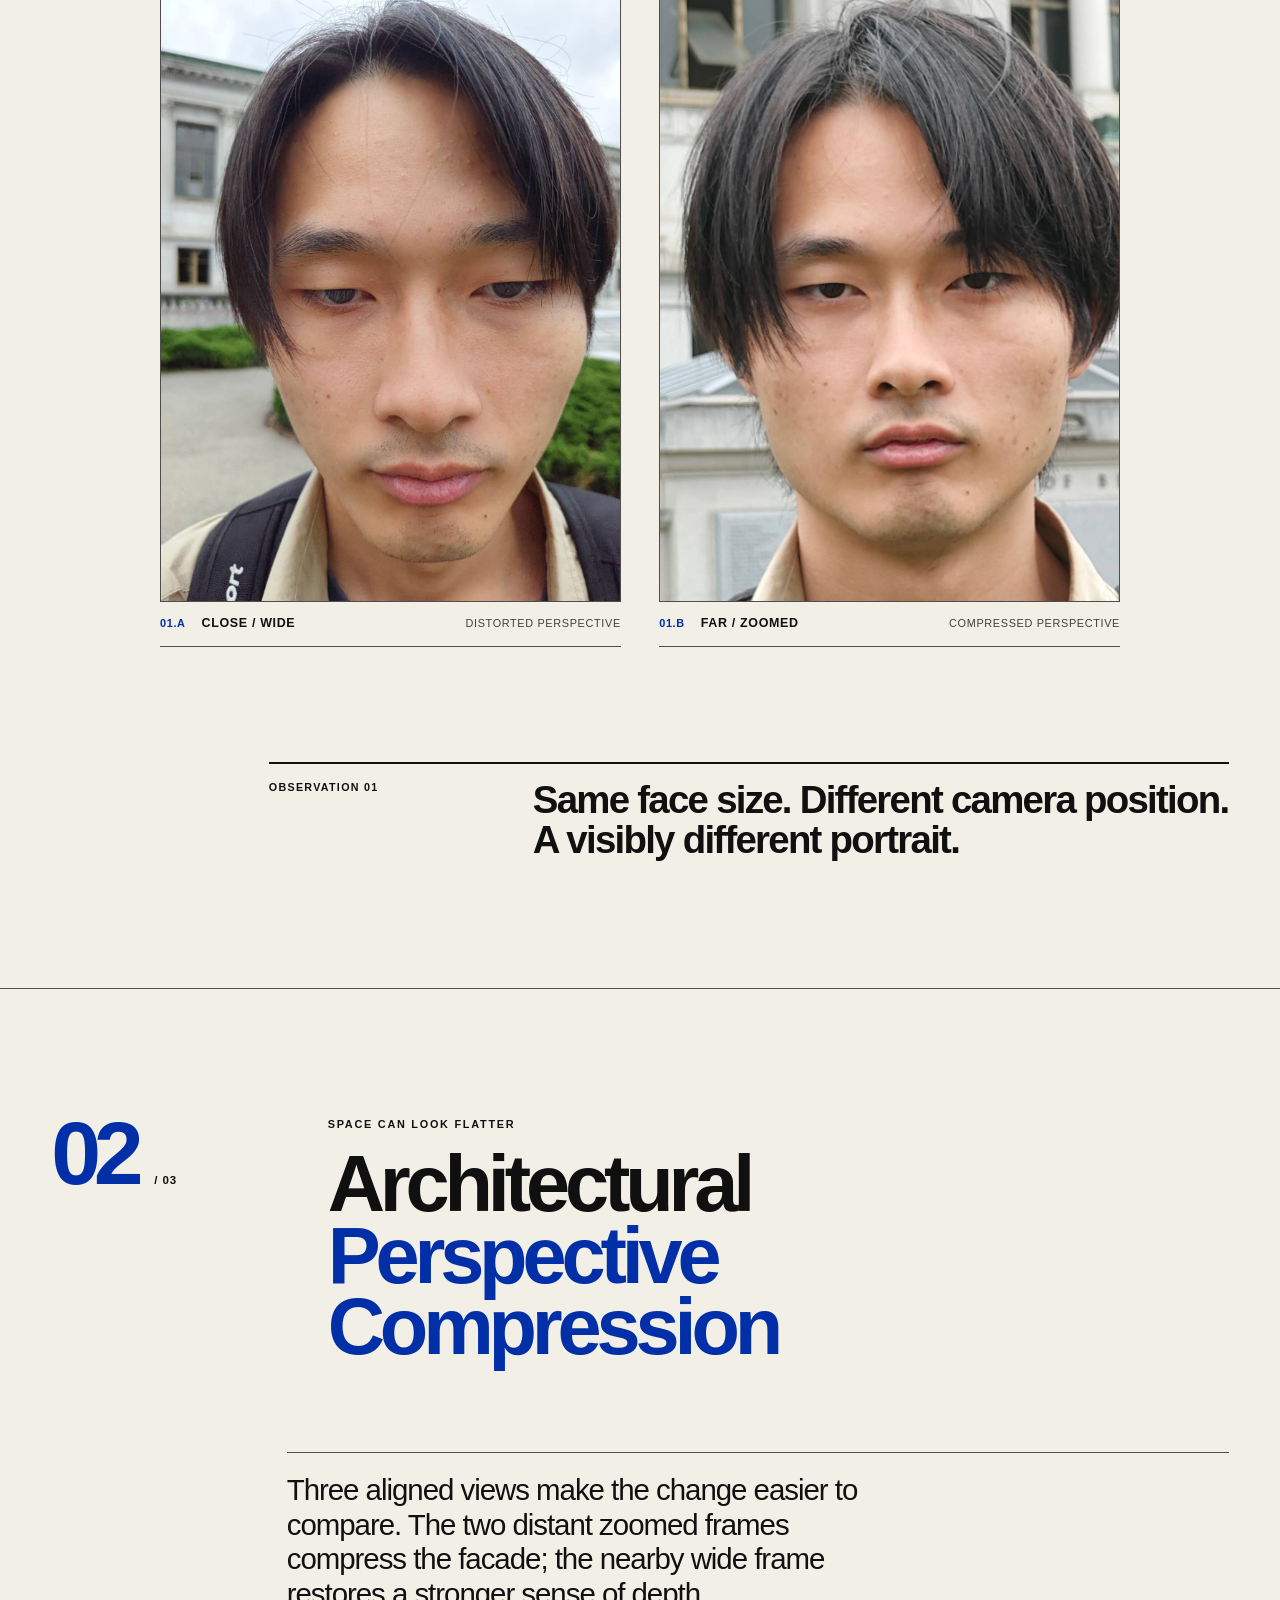
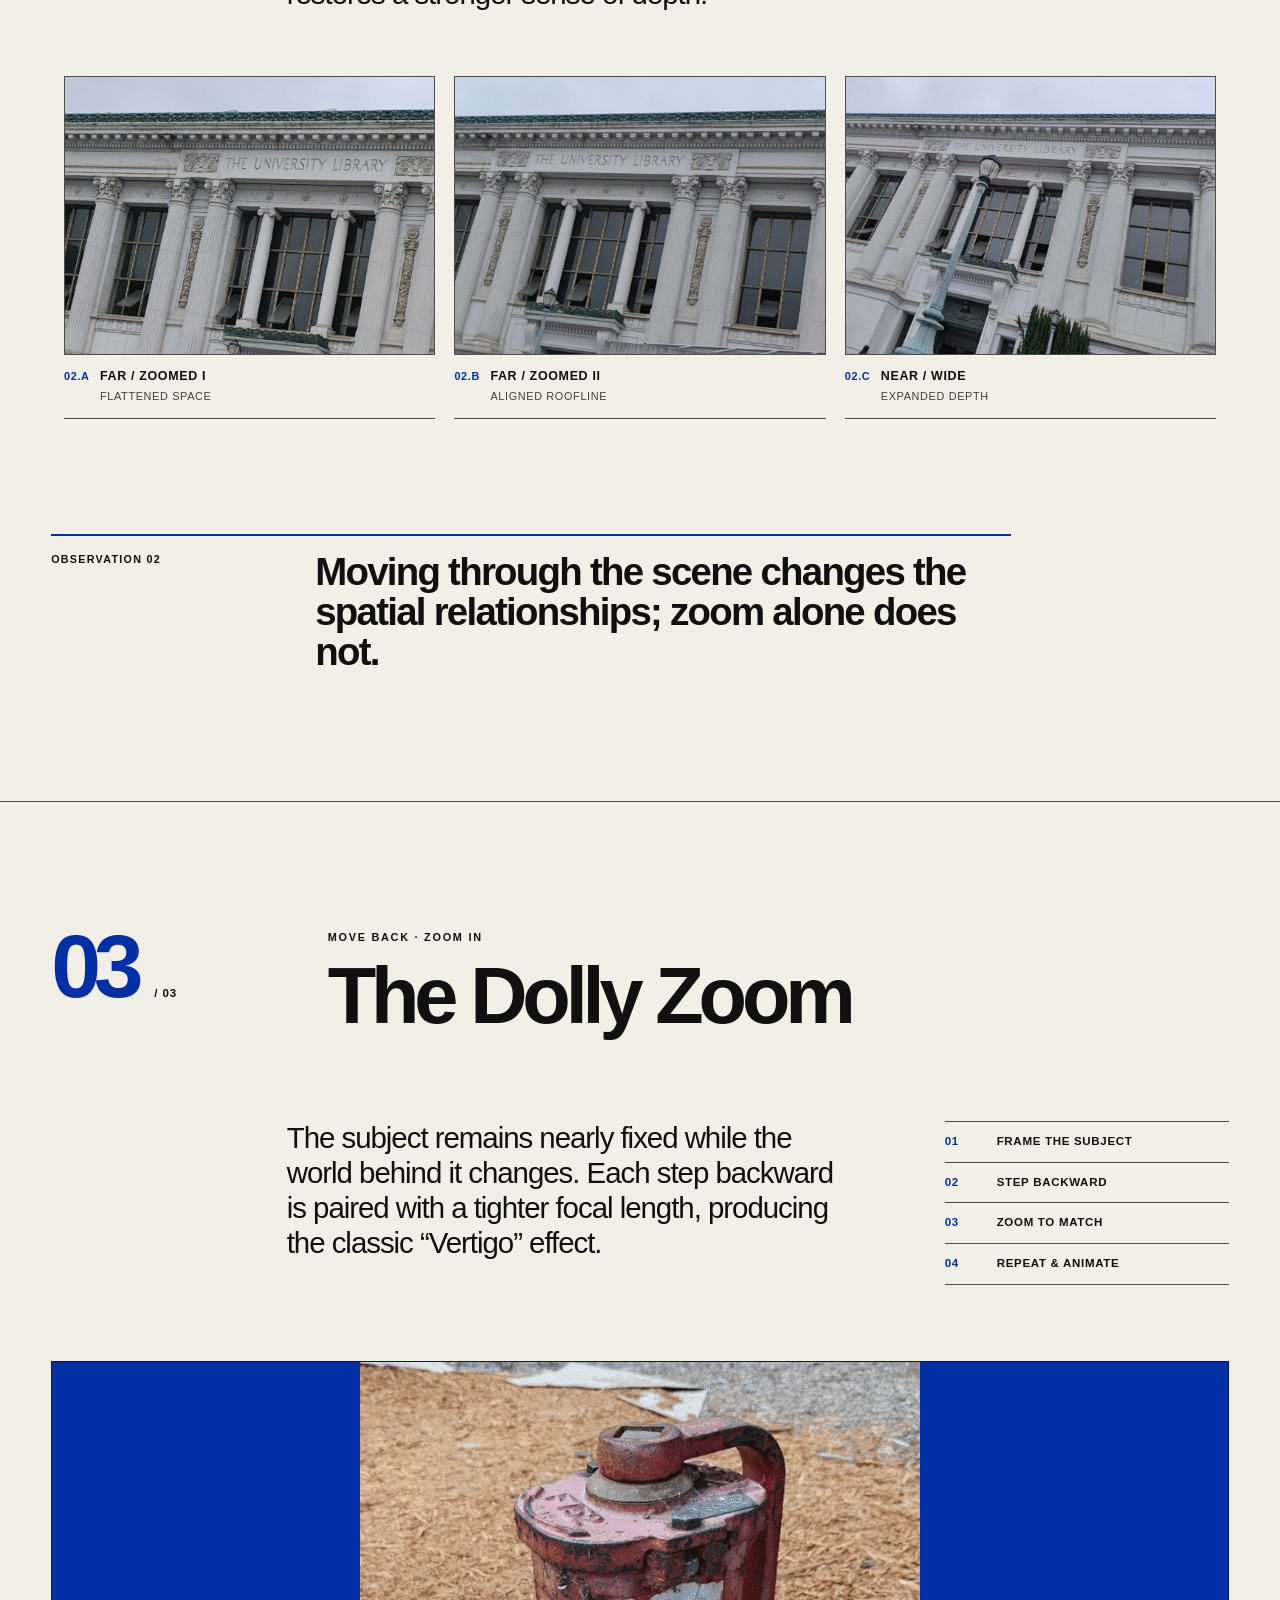
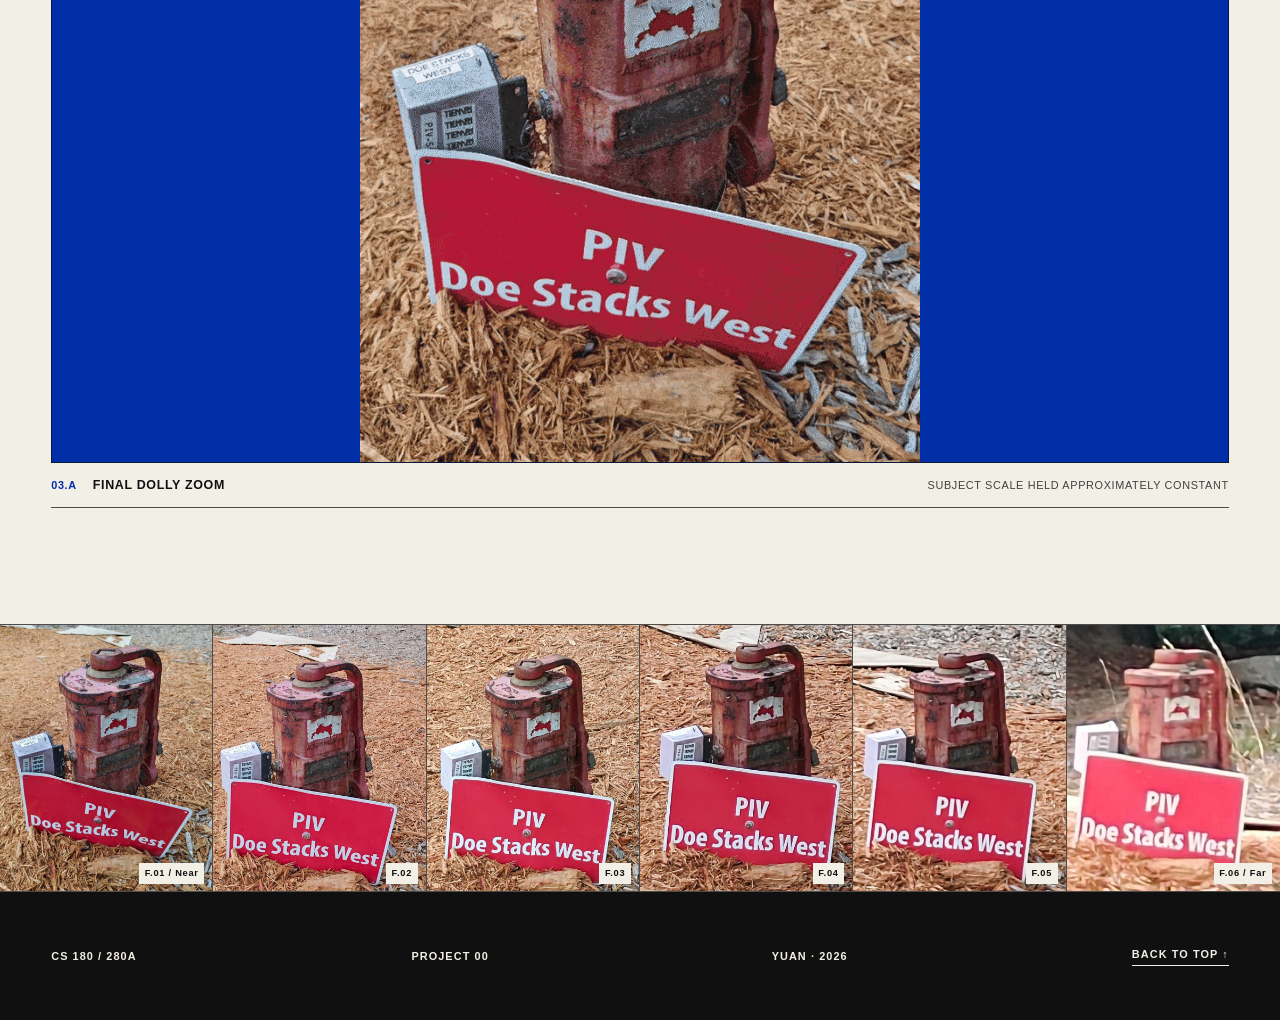
==== commit bc89efc9: "preserve natural Project 0 photo ratios" ====
--- a/static/cs180/proj0/index.html
+++ b/static/cs180/proj0/index.html
@@ -6,7 +6,7 @@
     <meta name="description" content="CS 180 Project 0 — Becoming Friends with Your Camera.">
     <meta name="theme-color" content="#f2efe6">
     <title>Project 0 — Becoming Friends with Your Camera</title>
-    <link rel="stylesheet" href="./style.css">
+    <link rel="stylesheet" href="./style.css?v=natural-photo-ratio">
   </head>
 
   <body>
@@ -77,7 +77,7 @@
         <div class="comparison-grid">
           <figure class="photo-card">
             <img
-              src="./media/part1-close-selfie-cropped.jpg"
+              src="./media/part1-close-selfie-original.jpg"
               alt="Close-up wide-angle selfie with visibly exaggerated facial perspective"
               width="1280"
               height="1706"
@@ -91,7 +91,7 @@
 
           <figure class="photo-card offset-card">
             <img
-              src="./media/part1-distant-zoom-portrait-cropped.jpg"
+              src="./media/part1-distant-zoom-portrait-crop-only.jpg"
               alt="Portrait framed from farther away with zoom and more natural facial perspective"
               width="1024"
               height="1365"
--- a/static/cs180/proj0/style.css
+++ b/static/cs180/proj0/style.css
@@ -335,7 +335,12 @@
   width: 100%;
   border: var(--border);
   background-color: transparent;
-  object-fit: cover;
+}
+
+.photo-card img {
+  height: auto;
+  aspect-ratio: auto;
+  object-fit: contain;
 }
 
 .media-placeholder {
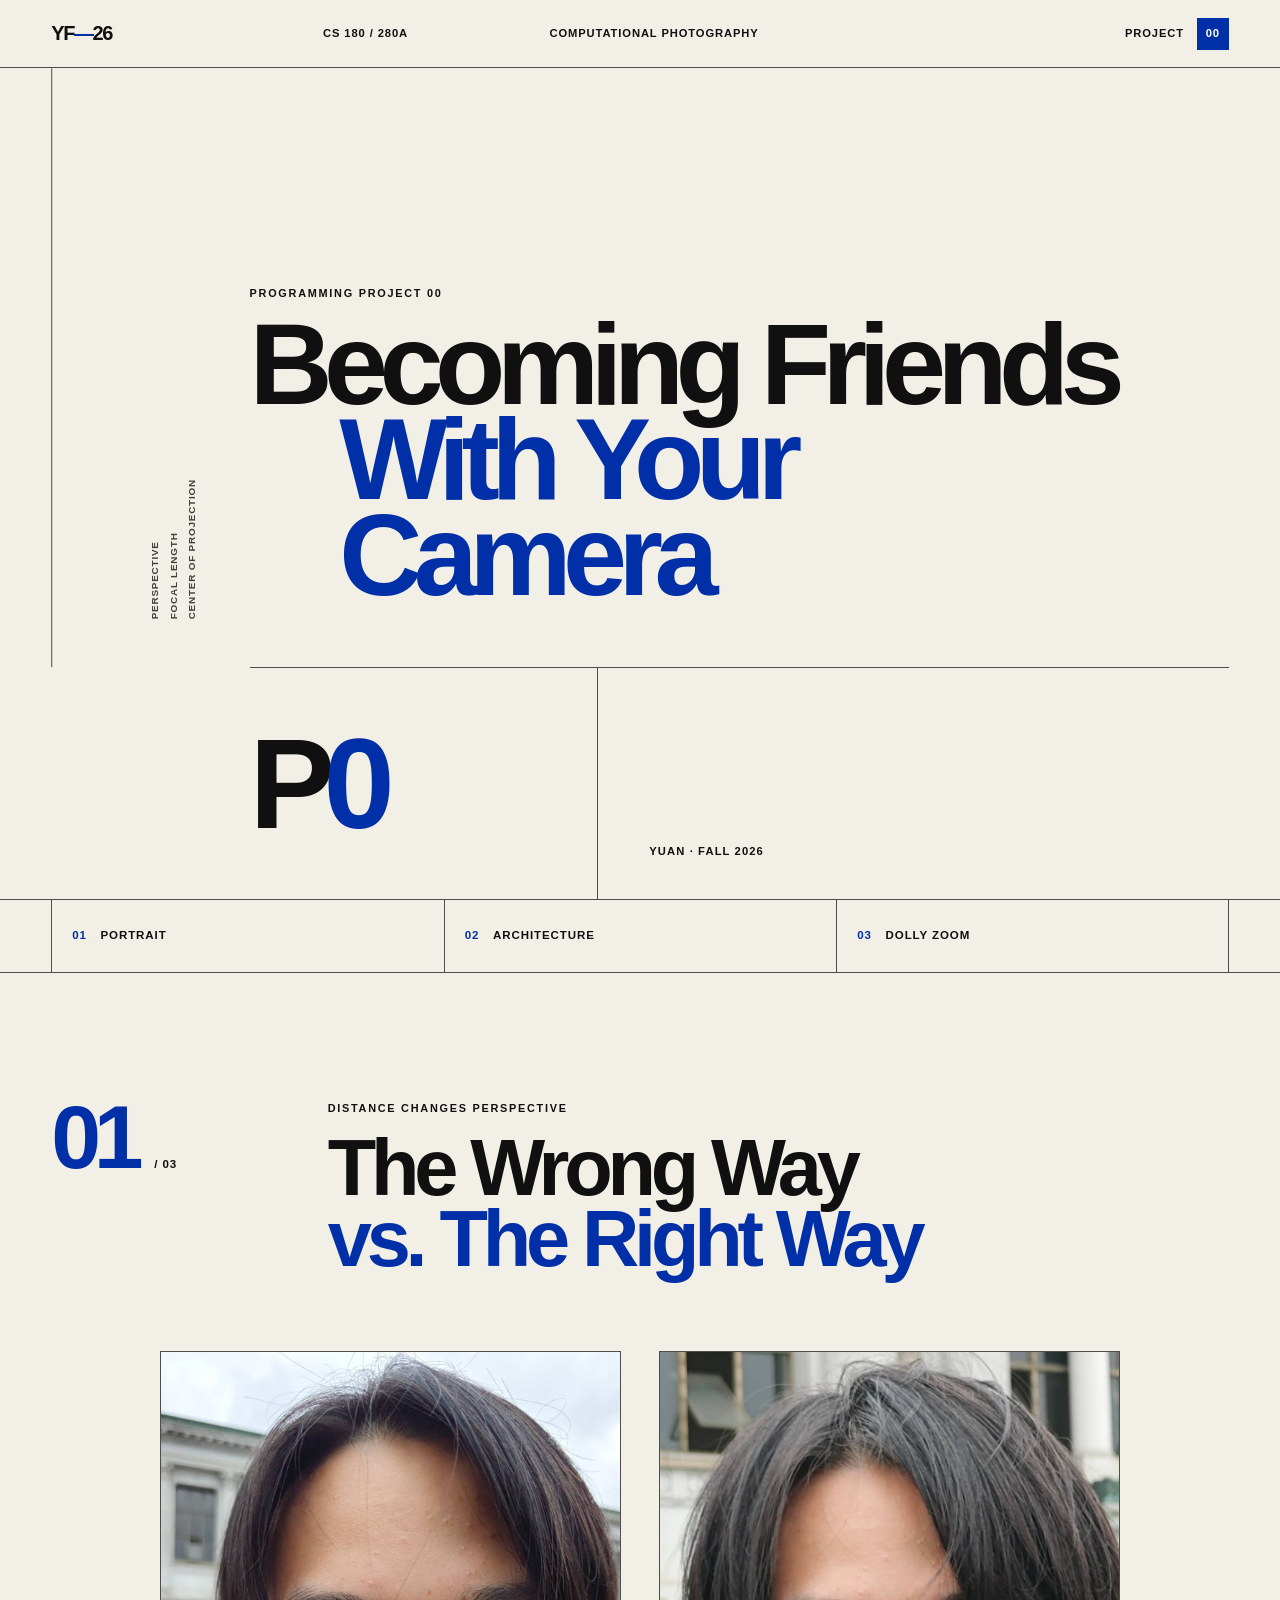
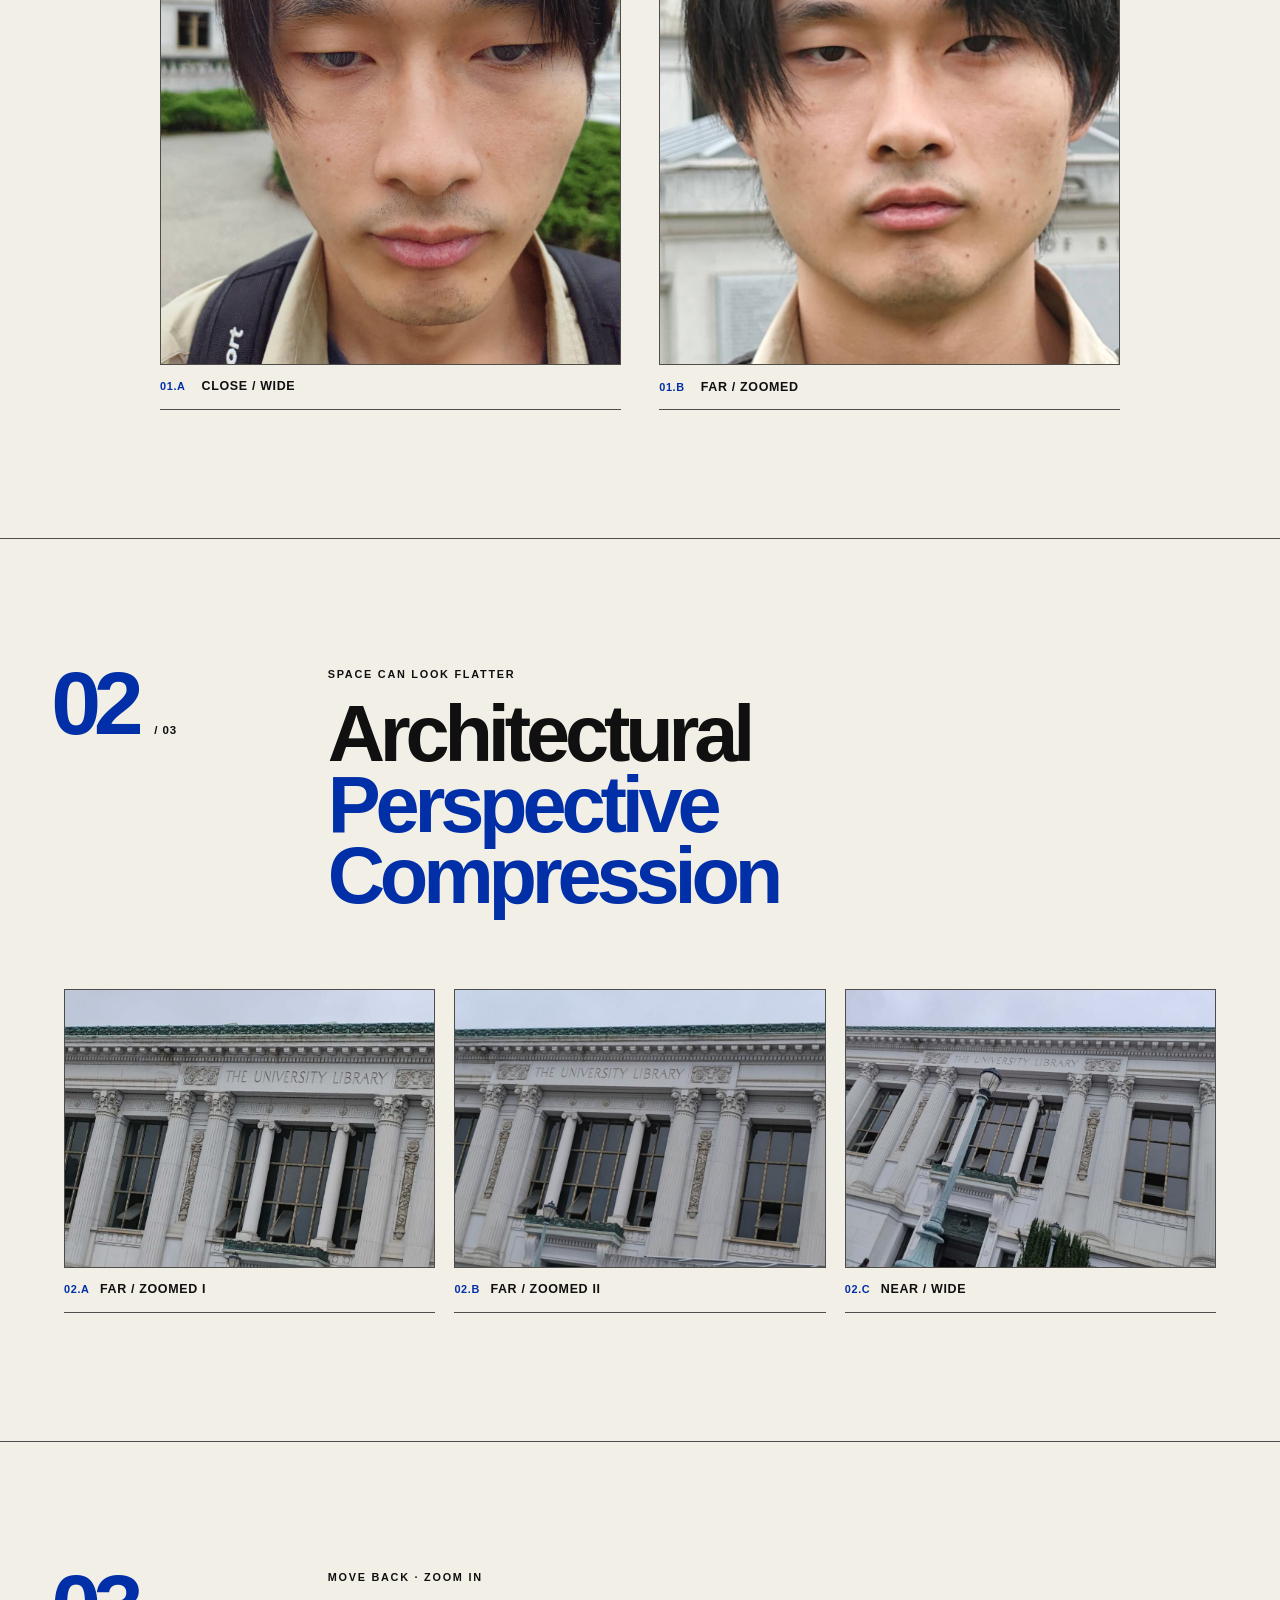
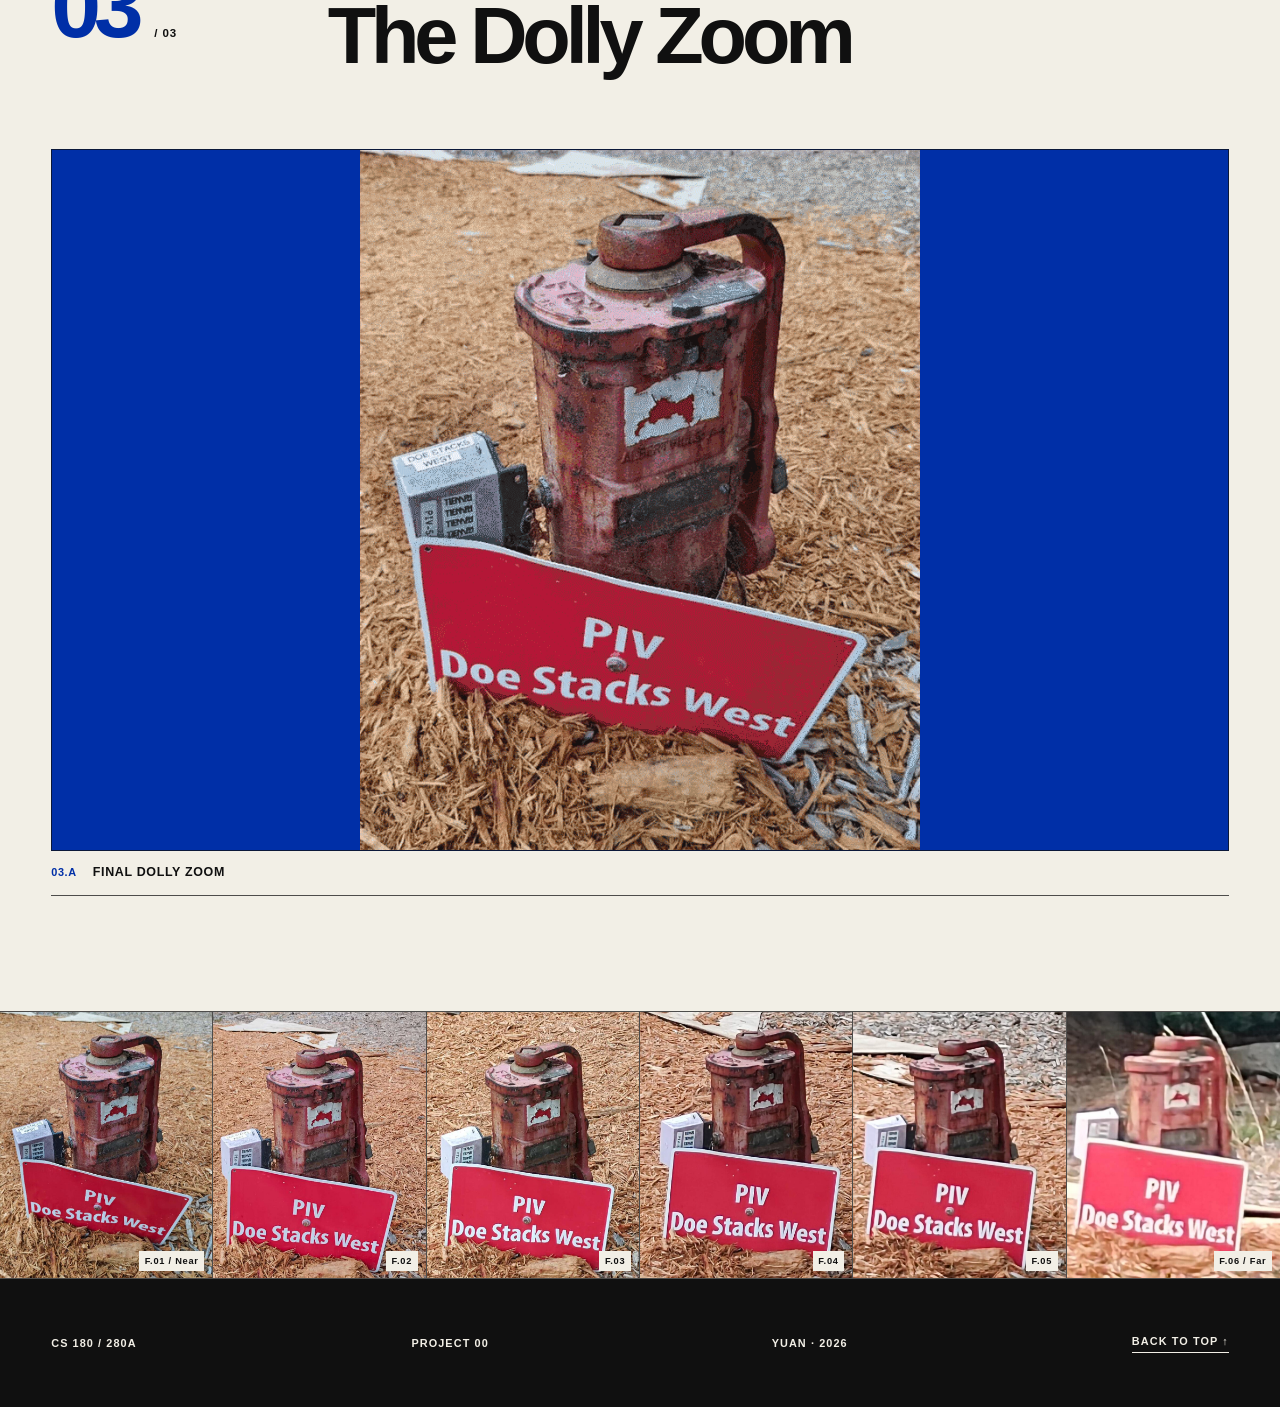
==== commit 4b957743: "remove nonessential Project 0 copy" ====
--- a/static/cs180/proj0/index.html
+++ b/static/cs180/proj0/index.html
@@ -38,10 +38,6 @@
         <div class="hero-meta">
           <p class="project-code">P<span>0</span></p>
           <div class="hero-intro">
-            <p>
-              Three small studies of how camera position and focal length shape
-              the way space appears in a photograph.
-            </p>
             <p class="byline">Yuan · Fall 2026</p>
           </div>
         </div>
@@ -62,18 +58,6 @@
           </div>
         </header>
 
-        <div class="section-copy">
-          <p class="lead">
-            A close portrait exaggerates the depth between facial features. By
-            stepping back and zooming in, the framing stays similar while the
-            perspective becomes more natural.
-          </p>
-          <p>
-            The camera-to-subject distance determines perspective; focal length
-            controls how tightly that perspective is framed.
-          </p>
-        </div>
-
         <div class="comparison-grid">
           <figure class="photo-card">
             <img
@@ -85,7 +69,6 @@
             <figcaption>
               <span>01.A</span>
               <strong>Close / wide</strong>
-              <span>Distorted perspective</span>
             </figcaption>
           </figure>
 
@@ -99,15 +82,9 @@
             <figcaption>
               <span>01.B</span>
               <strong>Far / zoomed</strong>
-              <span>Compressed perspective</span>
             </figcaption>
           </figure>
         </div>
-
-        <aside class="observation" aria-label="Part one observation">
-          <span>Observation 01</span>
-          <p>Same face size. Different camera position. A visibly different portrait.</p>
-        </aside>
       </section>
 
       <section class="project-section architecture" id="part-2" aria-labelledby="part-2-title">
@@ -118,14 +95,6 @@
             <h2 id="part-2-title">Architectural<br><span>Perspective Compression</span></h2>
           </div>
         </header>
-
-        <div class="section-copy">
-          <p class="lead">
-            Three aligned views make the change easier to compare. The two
-            distant zoomed frames compress the facade; the nearby wide frame
-            restores a stronger sense of depth.
-          </p>
-        </div>
 
         <div class="architecture-grid">
           <figure class="photo-card wide-card">
@@ -138,7 +107,6 @@
             <figcaption>
               <span>02.A</span>
               <strong>Far / zoomed I</strong>
-              <span>Flattened space</span>
             </figcaption>
           </figure>
 
@@ -152,7 +120,6 @@
             <figcaption>
               <span>02.B</span>
               <strong>Far / zoomed II</strong>
-              <span>Aligned roofline</span>
             </figcaption>
           </figure>
 
@@ -166,15 +133,9 @@
             <figcaption>
               <span>02.C</span>
               <strong>Near / wide</strong>
-              <span>Expanded depth</span>
             </figcaption>
           </figure>
         </div>
-
-        <aside class="observation observation-blue" aria-label="Part two observation">
-          <span>Observation 02</span>
-          <p>Moving through the scene changes the spatial relationships; zoom alone does not.</p>
-        </aside>
       </section>
 
       <section class="project-section dolly" id="part-3" aria-labelledby="part-3-title">
@@ -186,20 +147,6 @@
           </div>
         </header>
 
-        <div class="dolly-intro">
-          <p class="lead">
-            The subject remains nearly fixed while the world behind it changes.
-            Each step backward is paired with a tighter focal length, producing
-            the classic “Vertigo” effect.
-          </p>
-          <ol class="method" aria-label="Dolly zoom method">
-            <li><span>01</span>Frame the subject</li>
-            <li><span>02</span>Step backward</li>
-            <li><span>03</span>Zoom to match</li>
-            <li><span>04</span>Repeat &amp; animate</li>
-          </ol>
-        </div>
-
         <figure class="dolly-result">
           <img
             src="./media/part3-dolly-zoom-cropped.gif"
@@ -209,7 +156,6 @@
           <figcaption>
             <span>03.A</span>
             <strong>Final dolly zoom</strong>
-            <span>Subject scale held approximately constant</span>
           </figcaption>
         </figure>
 
--- a/static/cs180/proj0/style.css
+++ b/static/cs180/proj0/style.css
@@ -185,20 +185,13 @@
 .hero-intro {
   display: flex;
   flex-direction: column;
-  justify-content: space-between;
+  justify-content: flex-end;
   border-left: var(--border);
   padding: 1.5rem 0 2.5rem clamp(1.5rem, 4vw, 4rem);
 }
 
-.hero-intro > p:first-child {
-  max-width: 32rem;
-  margin: 0;
-  font-size: clamp(1.1rem, 1.8vw, 1.65rem);
-  letter-spacing: -0.025em;
-}
-
 .byline {
-  margin: 3rem 0 0;
+  margin: 0;
   font-size: 0.7rem;
   font-weight: 700;
   letter-spacing: 0.1em;
@@ -287,35 +280,12 @@
   color: var(--blue);
 }
 
-.section-copy {
-  display: grid;
-  grid-template-columns: 2fr 1fr;
-  gap: clamp(2rem, 6vw, 7rem);
-  margin: clamp(3rem, 7vw, 7rem) 0 clamp(2.5rem, 5vw, 5rem) 20%;
-  padding-top: 1.25rem;
-  border-top: var(--border);
-}
-
-.section-copy p {
-  margin: 0;
-}
-
-.lead {
-  font-size: clamp(1.35rem, 2.3vw, 2.25rem);
-  letter-spacing: -0.035em;
-  line-height: 1.18;
-}
-
-.section-copy > p:not(.lead) {
-  color: var(--muted);
-  font-size: 0.85rem;
-}
-
 .comparison-grid {
   display: grid;
   grid-template-columns: repeat(2, minmax(0, 1fr));
   gap: clamp(1.5rem, 3vw, 3rem);
   width: min(100%, 60rem);
+  margin-top: clamp(3rem, 6vw, 6rem);
   margin-inline: auto;
   align-items: start;
 }
@@ -374,7 +344,7 @@
 
 figcaption {
   display: grid;
-  grid-template-columns: auto 1fr auto;
+  grid-template-columns: auto 1fr;
   gap: 1rem;
   align-items: baseline;
   border-bottom: var(--border);
@@ -393,36 +363,6 @@
   font-weight: 700;
 }
 
-figcaption span:last-child {
-  color: var(--muted);
-  text-align: right;
-}
-
-.observation {
-  display: grid;
-  grid-template-columns: 1fr 3fr;
-  gap: 2rem;
-  max-width: 60rem;
-  margin: clamp(4rem, 9vw, 9rem) 0 0 auto;
-  border-top: 2px solid var(--ink);
-  padding-top: 1rem;
-}
-
-.observation span {
-  font-size: 0.67rem;
-  font-weight: 700;
-  letter-spacing: 0.12em;
-  text-transform: uppercase;
-}
-
-.observation p {
-  margin: 0;
-  font-size: clamp(1.5rem, 3vw, 3.25rem);
-  font-weight: 600;
-  letter-spacing: -0.045em;
-  line-height: 1.05;
-}
-
 .architecture {
   overflow: hidden;
 }
@@ -432,6 +372,7 @@
   grid-template-columns: repeat(3, minmax(0, 1fr));
   gap: clamp(0.75rem, 1.5vw, 1.5rem);
   width: min(100%, 72rem);
+  margin-top: clamp(3rem, 6vw, 6rem);
   margin-inline: auto;
   align-items: start;
 }
@@ -441,57 +382,12 @@
   gap: 0.25rem 0.65rem;
 }
 
-.architecture-grid figcaption span:last-child {
-  grid-column: 2;
-  text-align: left;
-}
-
-.observation-blue {
-  margin-right: auto;
-  margin-left: 0;
-  border-color: var(--blue);
-}
-
 .dolly {
   padding-bottom: 0;
 }
 
-.dolly-intro {
-  display: grid;
-  grid-template-columns: 2fr 1fr;
-  gap: clamp(2rem, 7vw, 8rem);
-  margin: clamp(3rem, 7vw, 7rem) 0 clamp(3rem, 6vw, 6rem) 20%;
-}
-
-.dolly-intro > p {
-  margin: 0;
-}
-
-.method {
-  margin: 0;
-  padding: 0;
-  border-top: var(--border);
-  list-style: none;
-}
-
-.method li {
-  display: grid;
-  grid-template-columns: 2.5rem 1fr;
-  gap: 0.75rem;
-  border-bottom: var(--border);
-  padding: 0.75rem 0;
-  font-size: 0.72rem;
-  font-weight: 600;
-  letter-spacing: 0.06em;
-  text-transform: uppercase;
-}
-
-.method span {
-  color: var(--blue);
-}
-
 .dolly-result {
-  margin: 0;
+  margin: clamp(3rem, 6vw, 6rem) 0 0;
 }
 
 .dolly-result > img {
@@ -662,12 +558,6 @@
     margin-bottom: 1.5rem;
   }
 
-  .section-copy,
-  .dolly-intro {
-    grid-template-columns: 1fr;
-    margin-left: 0;
-  }
-
   .comparison-grid,
   .architecture-grid {
     grid-template-columns: 1fr;
@@ -679,10 +569,6 @@
 
   .offset-card {
     margin: 0;
-  }
-
-  .observation {
-    grid-template-columns: 1fr;
   }
 
   .contact-sheet {
@@ -791,8 +677,7 @@
   }
 
   .photo-card,
-  .dolly-result,
-  .observation {
+  .dolly-result {
     break-inside: avoid;
   }
 }
